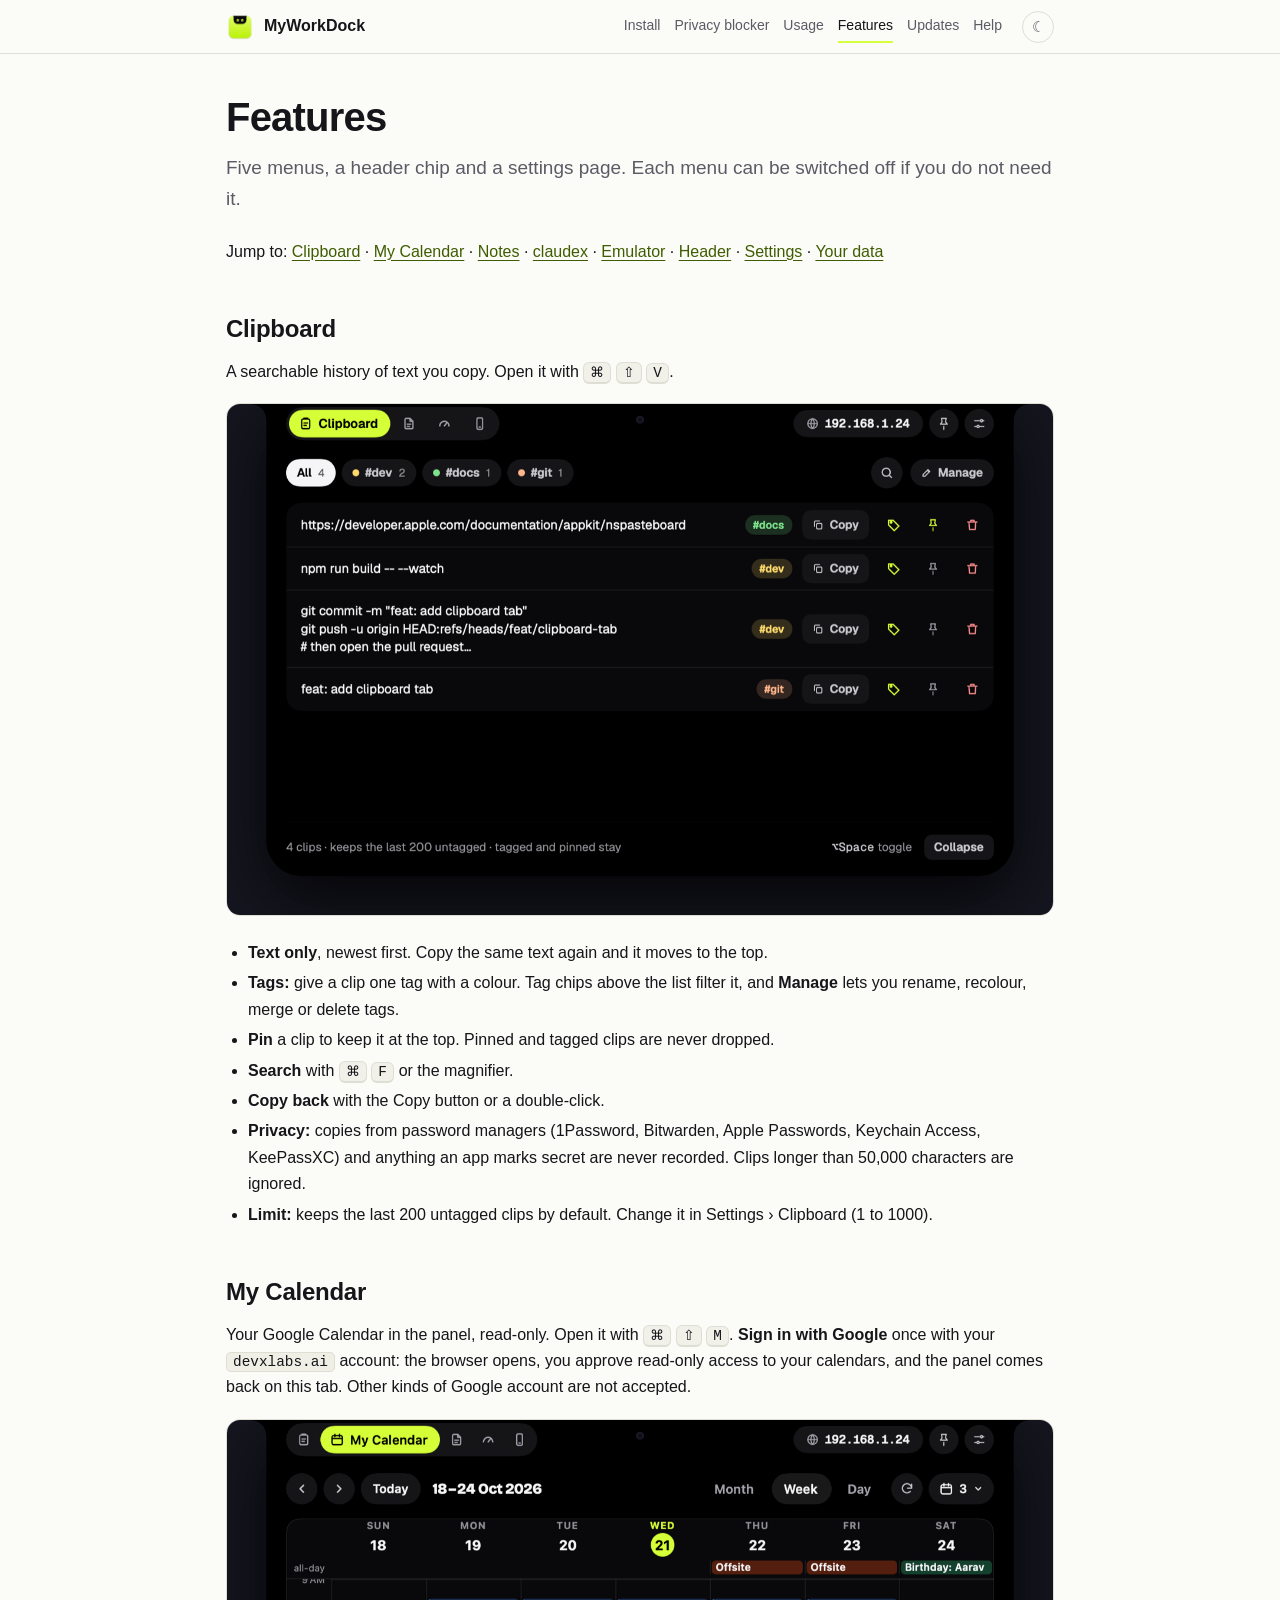
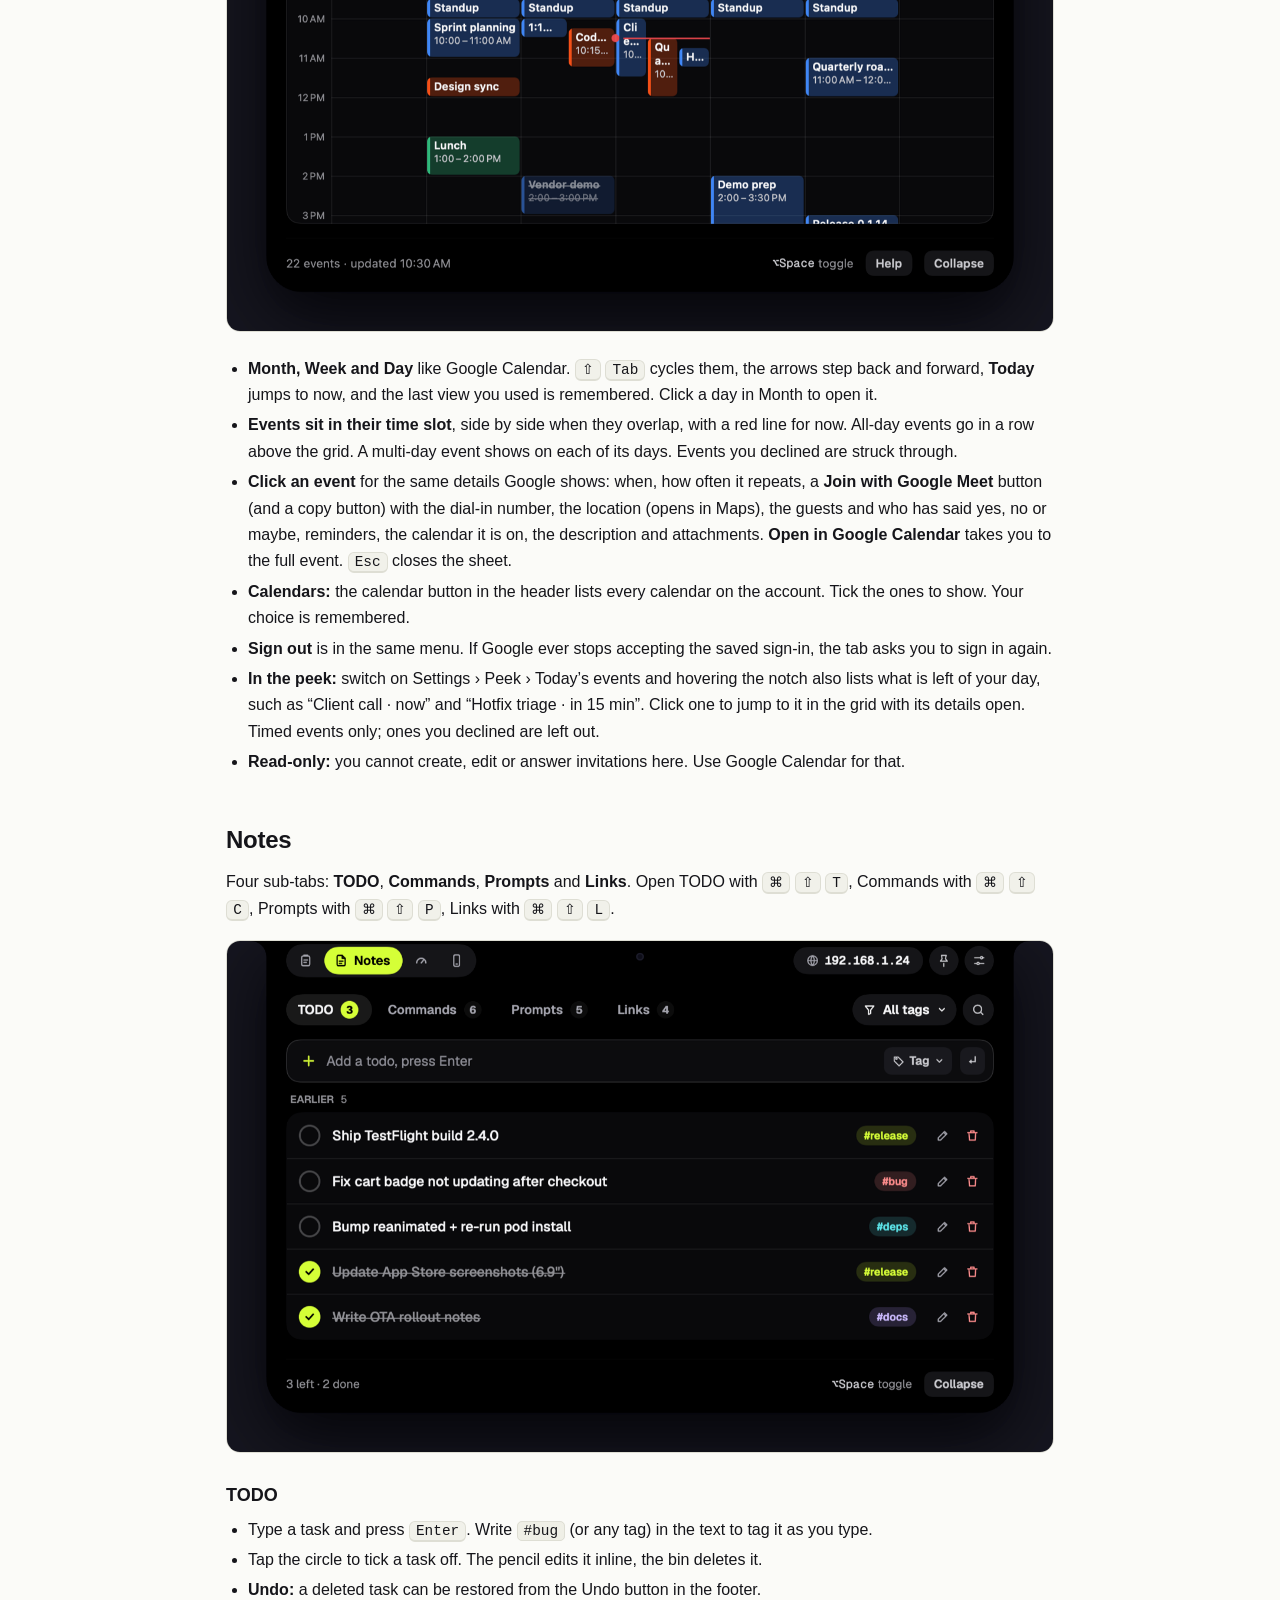
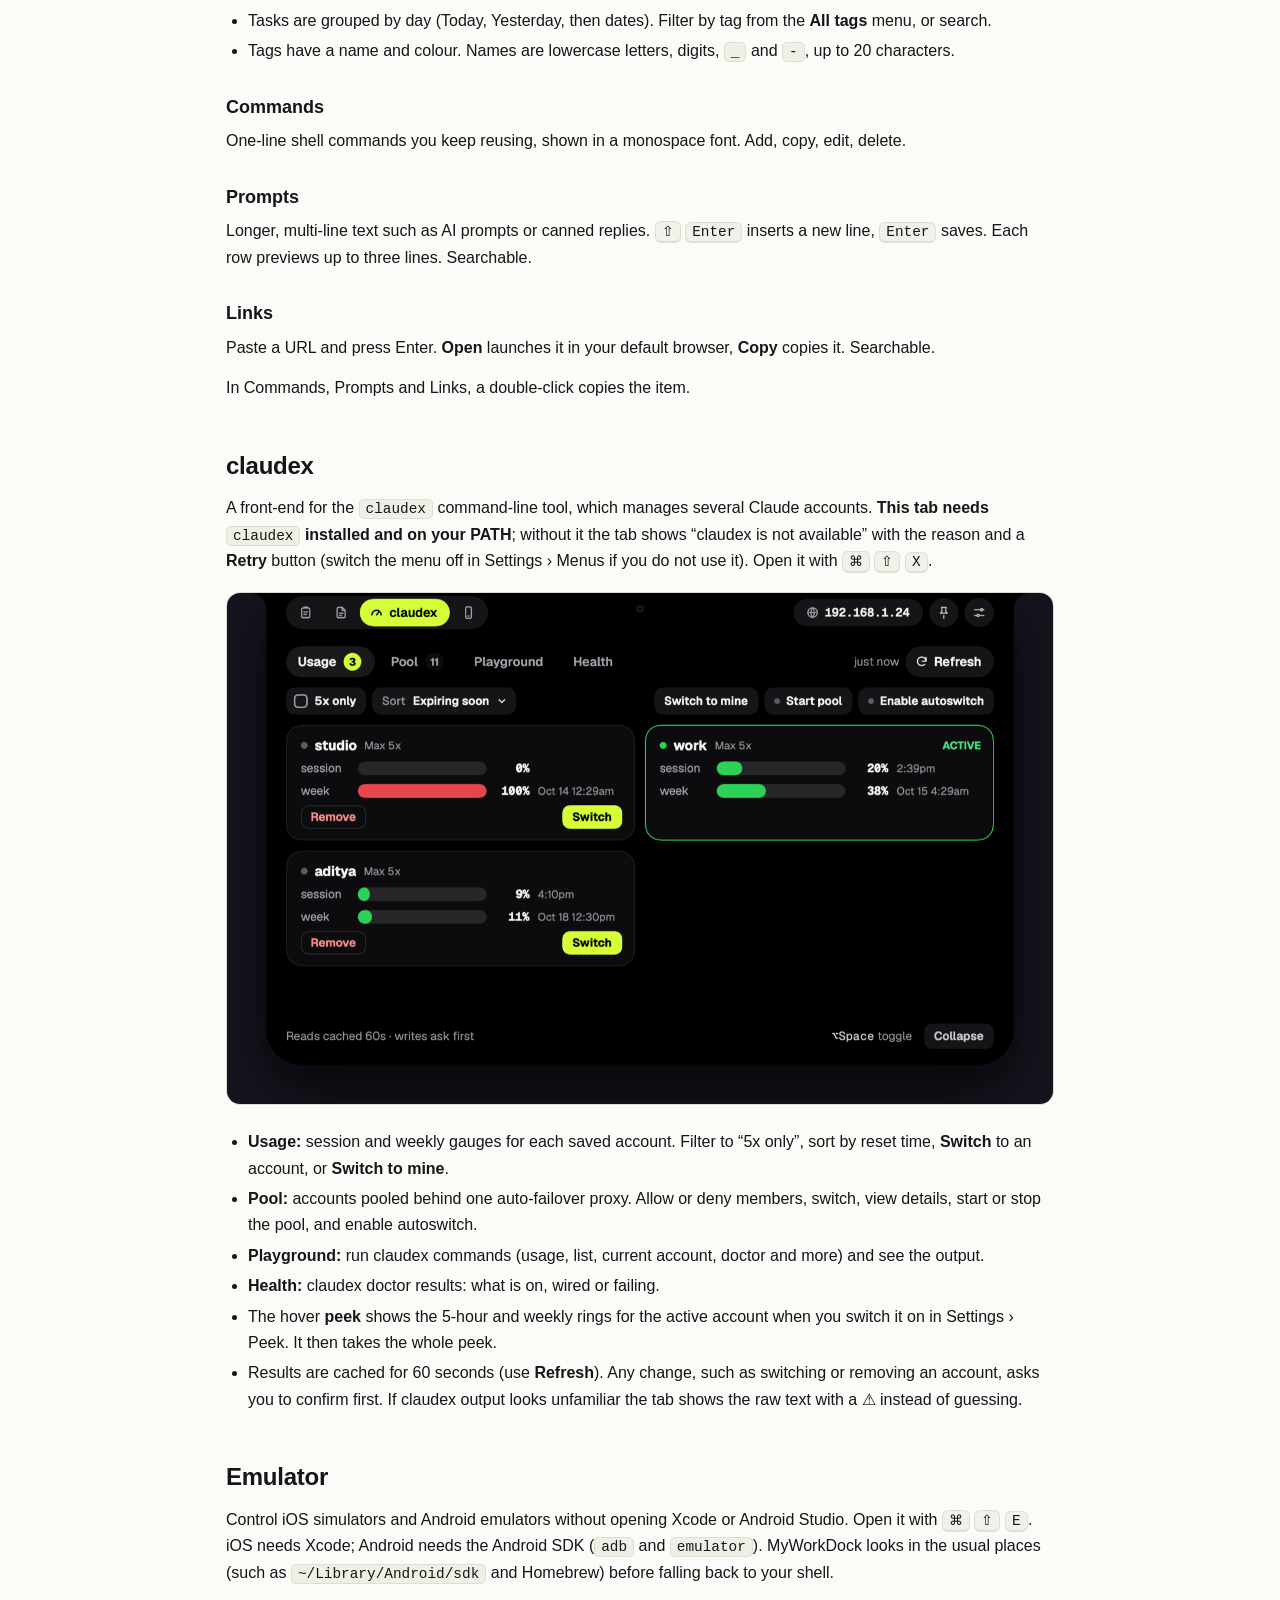
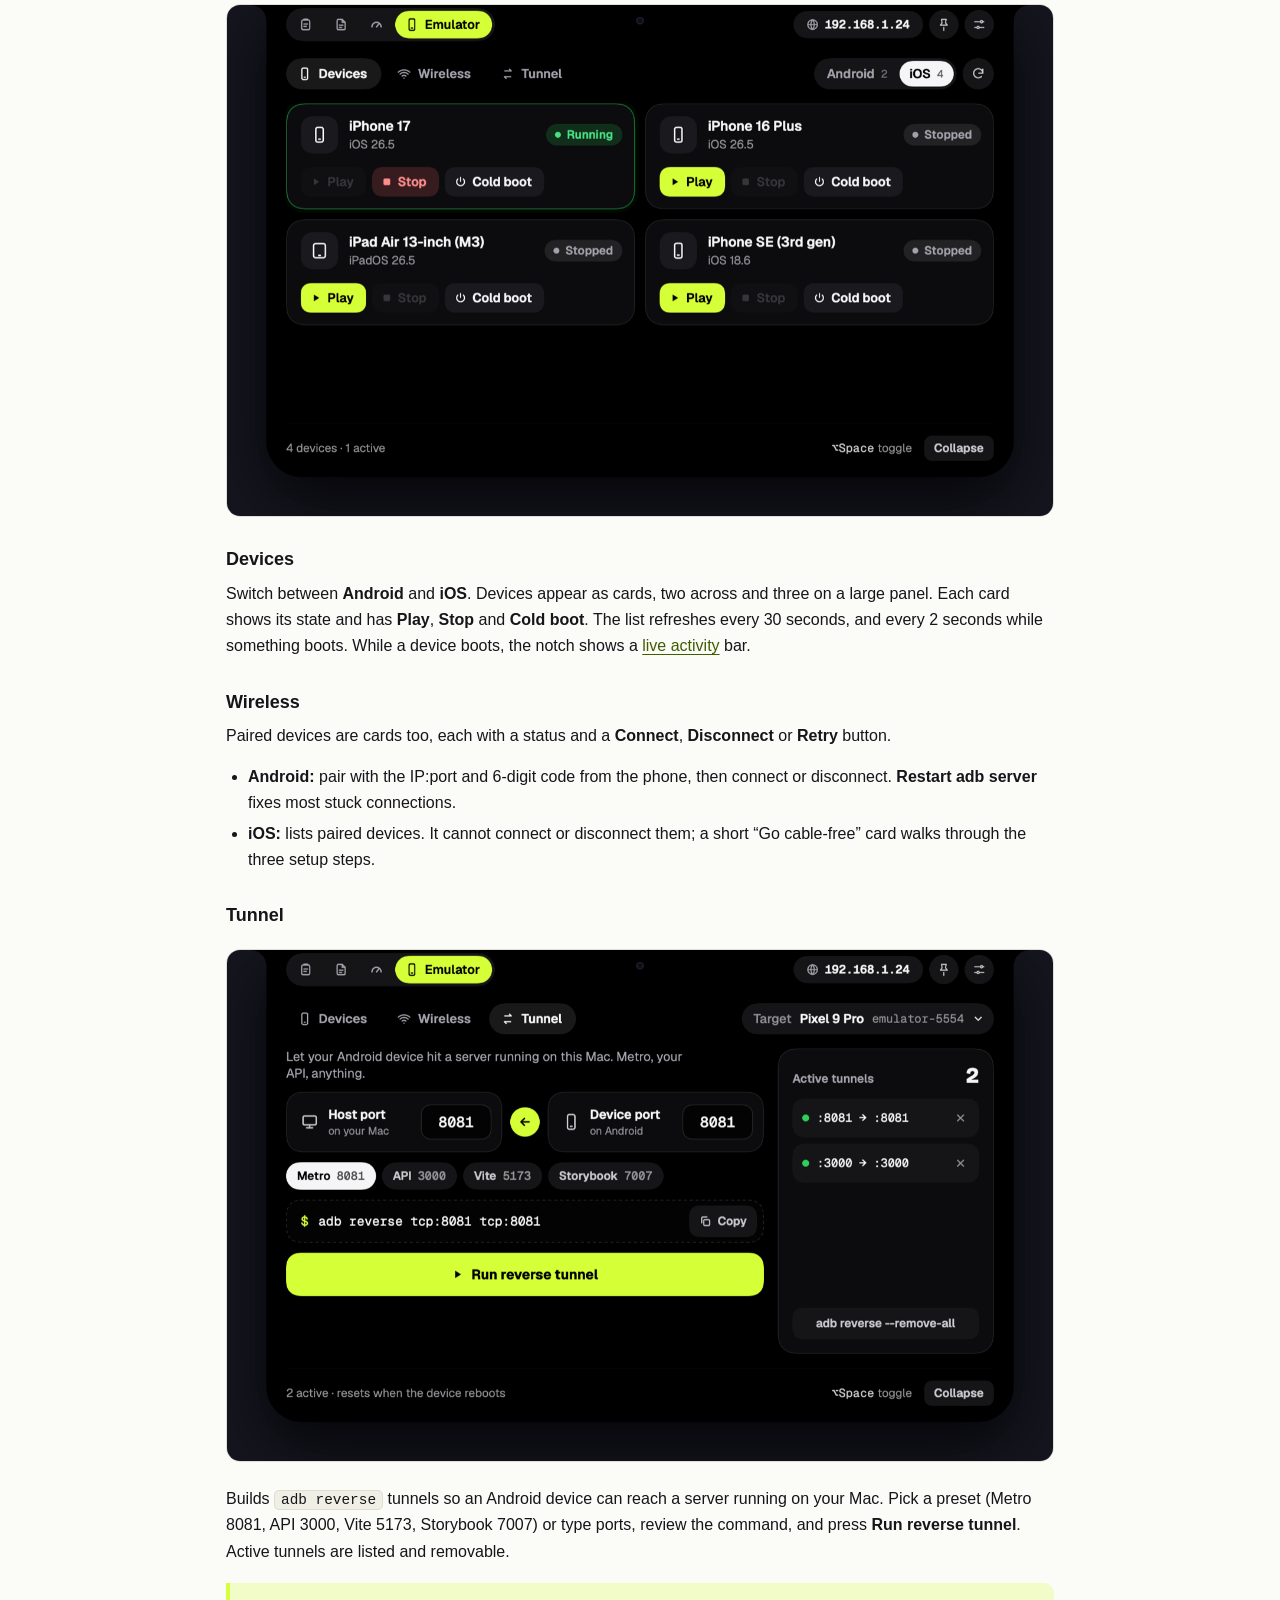
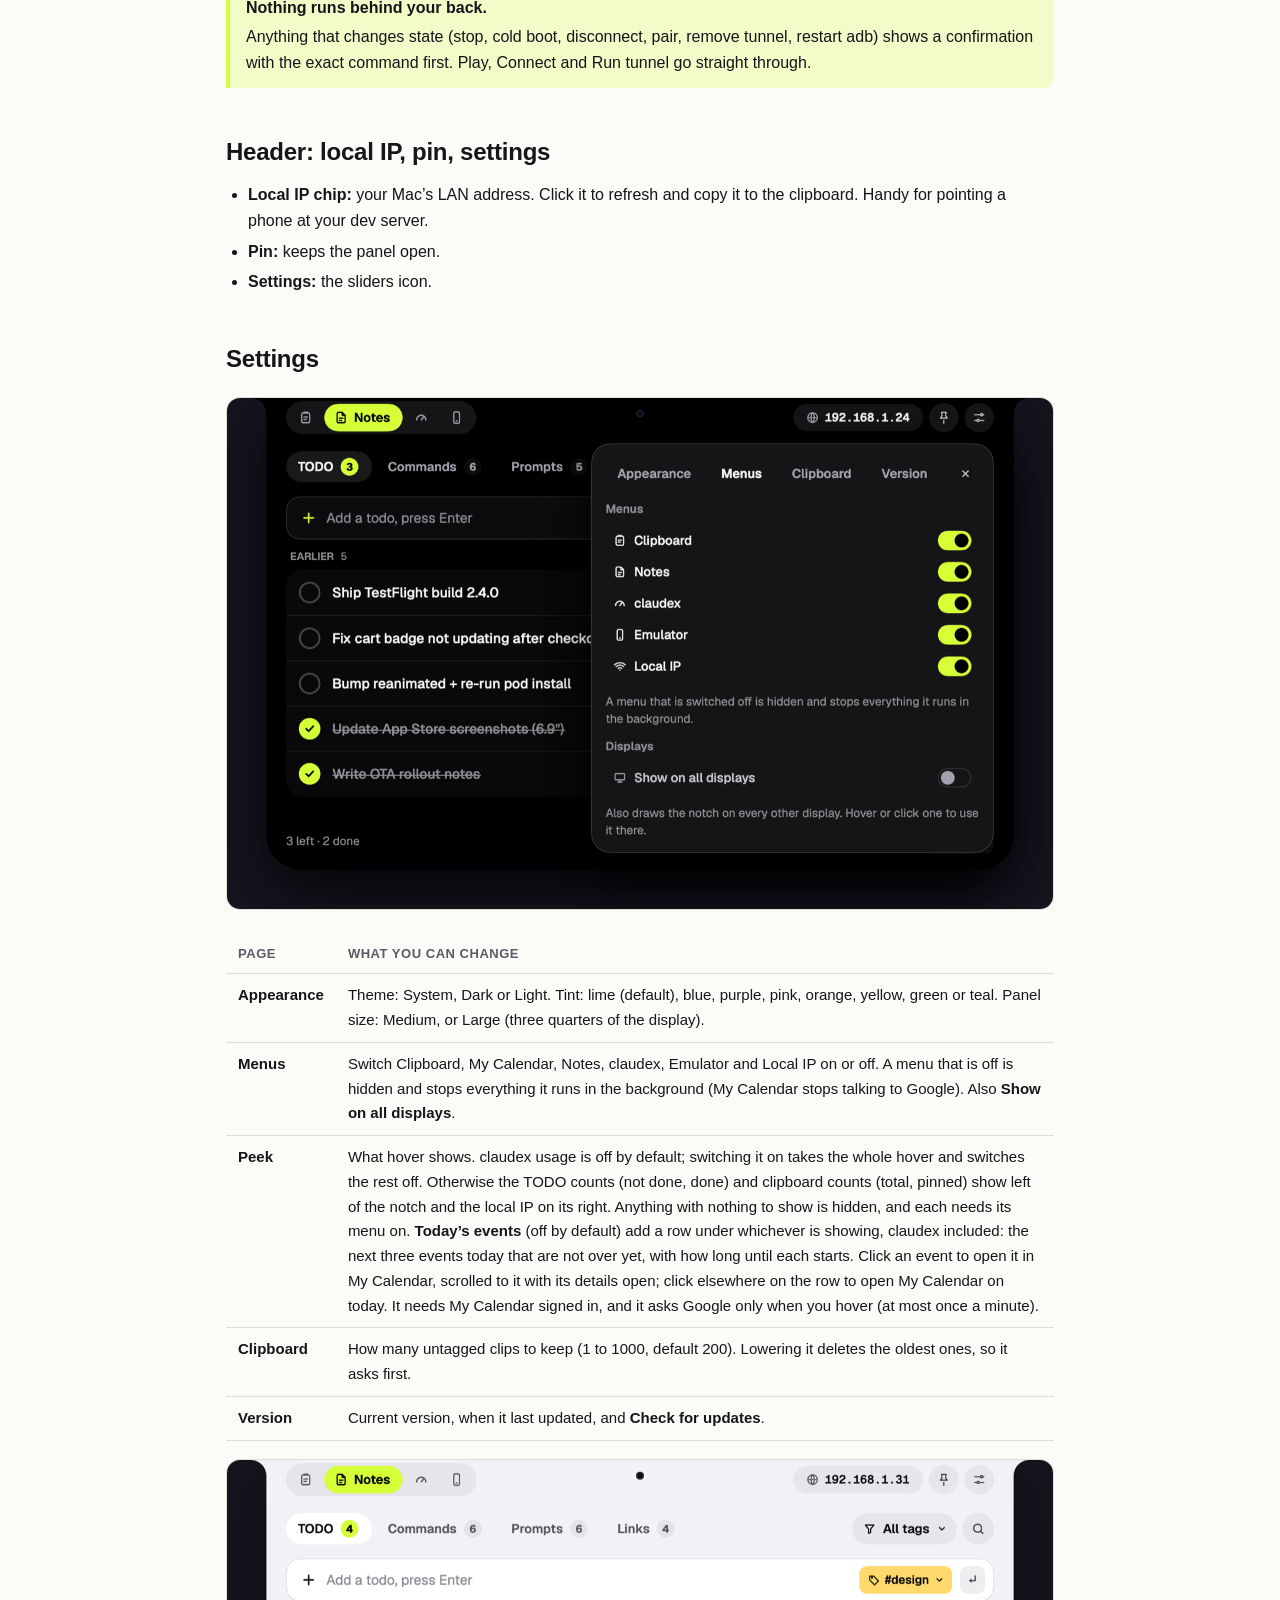
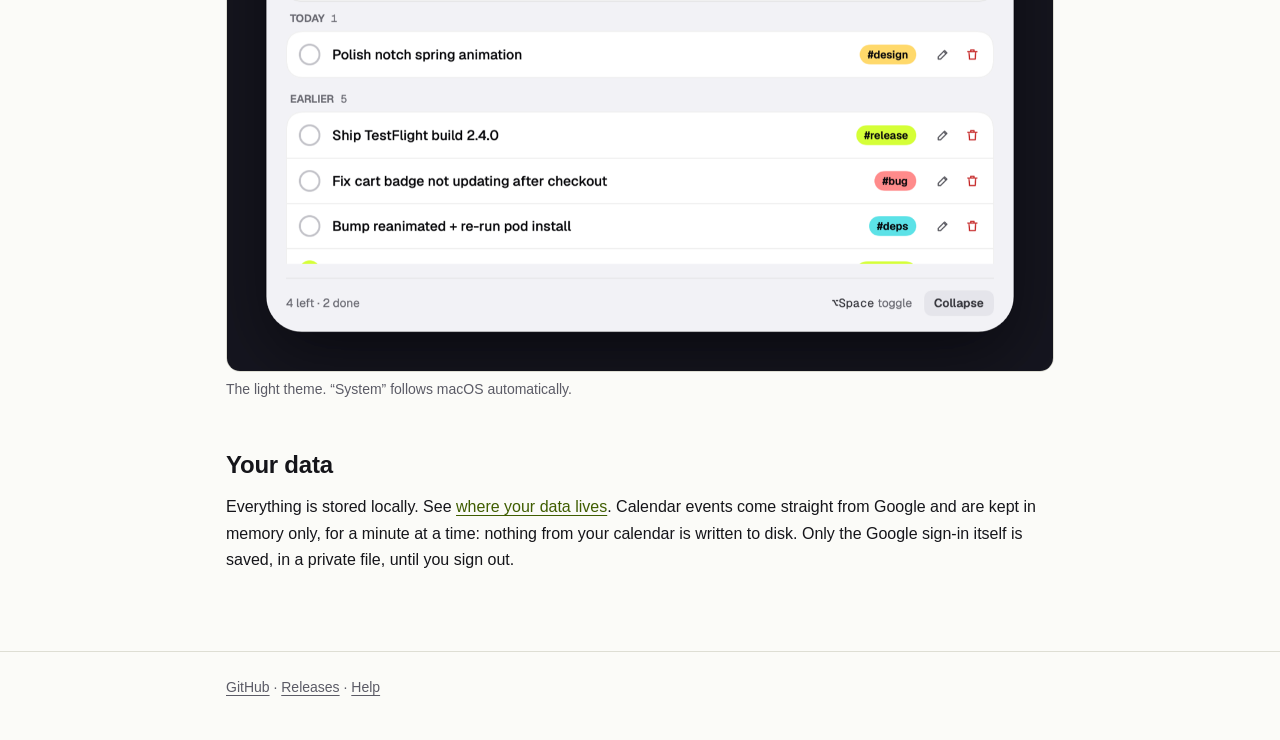
==== docs/features.html @ 946e5c99 "Merge pull request #46 from aditya-thummar-devx/feat/my-calendar-peek feat: today's events in the ho" ====
<!doctype html>
<html lang="en">
<head>
<meta charset="utf-8">
<meta name="viewport" content="width=device-width, initial-scale=1">
<title>Features · MyWorkDock</title>
<meta name="description" content="Everything MyWorkDock does: Clipboard, My Calendar, Notes, claudex, Emulator, the local IP chip, live activity and settings.">
<link rel="icon" href="assets/icon.png">
<link rel="stylesheet" href="assets/style.css">
<script src="assets/theme.js"></script>
</head>
<body>
<header class="site-header"><div class="wrap">
  <a class="brand" href="index.html"><img src="assets/icon.png" alt="">MyWorkDock</a>
  <nav>
    <a href="install.html">Install</a>
    <a href="privacy-blocker.html">Privacy blocker</a>
    <a href="usage.html">Usage</a>
    <a href="features.html" aria-current="page">Features</a>
    <a href="updates.html">Updates</a>
    <a href="troubleshooting.html">Help</a>
  </nav>
  <button class="theme-toggle" type="button" aria-label="Toggle theme"></button>
</div></header>

<main><div class="wrap">
  <h1>Features</h1>
  <p class="lead">Five menus, a header chip and a settings page. Each menu can be switched off if you do not need it.</p>
  <p>Jump to: <a href="#clipboard">Clipboard</a> · <a href="#calendar">My Calendar</a> · <a href="#notes">Notes</a> · <a href="#claudex">claudex</a> · <a href="#emulator">Emulator</a> · <a href="#header">Header</a> · <a href="#settings">Settings</a> · <a href="#data">Your data</a></p>

  <h2 id="clipboard">Clipboard</h2>
  <p>A searchable history of text you copy. Open it with <kbd>⌘</kbd> <kbd>⇧</kbd> <kbd>V</kbd>.</p>
  <figure class="shot">
    <img src="assets/shots/clipboard.png" alt="Clipboard tab with tag chips and clips" width="1400" height="867">
  </figure>
  <ul>
    <li><strong>Text only</strong>, newest first. Copy the same text again and it moves to the top.</li>
    <li><strong>Tags:</strong> give a clip one tag with a colour. Tag chips above the list filter it, and <strong>Manage</strong> lets you rename, recolour, merge or delete tags.</li>
    <li><strong>Pin</strong> a clip to keep it at the top. Pinned and tagged clips are never dropped.</li>
    <li><strong>Search</strong> with <kbd>⌘</kbd> <kbd>F</kbd> or the magnifier.</li>
    <li><strong>Copy back</strong> with the Copy button or a double-click.</li>
    <li><strong>Privacy:</strong> copies from password managers (1Password, Bitwarden, Apple Passwords, Keychain Access, KeePassXC) and anything an app marks secret are never recorded. Clips longer than 50,000 characters are ignored.</li>
    <li><strong>Limit:</strong> keeps the last 200 untagged clips by default. Change it in Settings › Clipboard (1 to 1000).</li>
  </ul>

  <h2 id="calendar">My Calendar</h2>
  <p>Your Google Calendar in the panel, read-only. Open it with <kbd>⌘</kbd> <kbd>⇧</kbd> <kbd>M</kbd>. <strong>Sign in with Google</strong> once with your <code>devxlabs.ai</code> account: the browser opens, you approve read-only access to your calendars, and the panel comes back on this tab. Other kinds of Google account are not accepted.</p>
  <figure class="shot">
    <img src="assets/shots/calendar.png" alt="My Calendar tab showing a week of events on a time grid" width="1400" height="867">
  </figure>
  <ul>
    <li><strong>Month, Week and Day</strong> like Google Calendar. <kbd>⇧</kbd> <kbd>Tab</kbd> cycles them, the arrows step back and forward, <strong>Today</strong> jumps to now, and the last view you used is remembered. Click a day in Month to open it.</li>
    <li><strong>Events sit in their time slot</strong>, side by side when they overlap, with a red line for now. All-day events go in a row above the grid. A multi-day event shows on each of its days. Events you declined are struck through.</li>
    <li><strong>Click an event</strong> for the same details Google shows: when, how often it repeats, a <strong>Join with Google Meet</strong> button (and a copy button) with the dial-in number, the location (opens in Maps), the guests and who has said yes, no or maybe, reminders, the calendar it is on, the description and attachments. <strong>Open in Google Calendar</strong> takes you to the full event. <kbd>Esc</kbd> closes the sheet.</li>
    <li><strong>Calendars:</strong> the calendar button in the header lists every calendar on the account. Tick the ones to show. Your choice is remembered.</li>
    <li><strong>Sign out</strong> is in the same menu. If Google ever stops accepting the saved sign-in, the tab asks you to sign in again.</li>
    <li><strong>In the peek:</strong> switch on Settings › Peek › Today’s events and hovering the notch also lists what is left of your day, such as “Client call · now” and “Hotfix triage · in 15 min”. Click one to jump to it in the grid with its details open. Timed events only; ones you declined are left out.</li>
    <li><strong>Read-only:</strong> you cannot create, edit or answer invitations here. Use Google Calendar for that.</li>
  </ul>

  <h2 id="notes">Notes</h2>
  <p>Four sub-tabs: <strong>TODO</strong>, <strong>Commands</strong>, <strong>Prompts</strong> and <strong>Links</strong>. Open TODO with <kbd>⌘</kbd> <kbd>⇧</kbd> <kbd>T</kbd>, Commands with <kbd>⌘</kbd> <kbd>⇧</kbd> <kbd>C</kbd>, Prompts with <kbd>⌘</kbd> <kbd>⇧</kbd> <kbd>P</kbd>, Links with <kbd>⌘</kbd> <kbd>⇧</kbd> <kbd>L</kbd>.</p>
  <figure class="shot">
    <img src="assets/shots/todo.png" alt="Notes tab showing the TODO list grouped by day" width="1400" height="867">
  </figure>
  <h3>TODO</h3>
  <ul>
    <li>Type a task and press <kbd>Enter</kbd>. Write <code>#bug</code> (or any tag) in the text to tag it as you type.</li>
    <li>Tap the circle to tick a task off. The pencil edits it inline, the bin deletes it.</li>
    <li><strong>Undo:</strong> a deleted task can be restored from the Undo button in the footer.</li>
    <li>Tasks are grouped by day (Today, Yesterday, then dates). Filter by tag from the <strong>All tags</strong> menu, or search.</li>
    <li>Tags have a name and colour. Names are lowercase letters, digits, <code>_</code> and <code>-</code>, up to 20 characters.</li>
  </ul>
  <h3>Commands</h3>
  <p>One-line shell commands you keep reusing, shown in a monospace font. Add, copy, edit, delete.</p>
  <h3>Prompts</h3>
  <p>Longer, multi-line text such as AI prompts or canned replies. <kbd>⇧</kbd> <kbd>Enter</kbd> inserts a new line, <kbd>Enter</kbd> saves. Each row previews up to three lines. Searchable.</p>
  <h3>Links</h3>
  <p>Paste a URL and press Enter. <strong>Open</strong> launches it in your default browser, <strong>Copy</strong> copies it. Searchable.</p>
  <p>In Commands, Prompts and Links, a double-click copies the item.</p>

  <h2 id="claudex">claudex</h2>
  <p>A front-end for the <code>claudex</code> command-line tool, which manages several Claude accounts. <strong>This tab needs <code>claudex</code> installed and on your PATH</strong>; without it the tab shows “claudex is not available” with the reason and a <strong>Retry</strong> button (switch the menu off in Settings › Menus if you do not use it). Open it with <kbd>⌘</kbd> <kbd>⇧</kbd> <kbd>X</kbd>.</p>
  <figure class="shot">
    <img src="assets/shots/claudex.png" alt="claudex tab with session and weekly usage gauges per account" width="1400" height="867">
  </figure>
  <ul>
    <li><strong>Usage:</strong> session and weekly gauges for each saved account. Filter to “5x only”, sort by reset time, <strong>Switch</strong> to an account, or <strong>Switch to mine</strong>.</li>
    <li><strong>Pool:</strong> accounts pooled behind one auto-failover proxy. Allow or deny members, switch, view details, start or stop the pool, and enable autoswitch.</li>
    <li><strong>Playground:</strong> run claudex commands (usage, list, current account, doctor and more) and see the output.</li>
    <li><strong>Health:</strong> claudex doctor results: what is on, wired or failing.</li>
    <li>The hover <strong>peek</strong> shows the 5-hour and weekly rings for the active account when you switch it on in Settings › Peek. It then takes the whole peek.</li>
    <li>Results are cached for 60 seconds (use <strong>Refresh</strong>). Any change, such as switching or removing an account, asks you to confirm first. If claudex output looks unfamiliar the tab shows the raw text with a ⚠ instead of guessing.</li>
  </ul>

  <h2 id="emulator">Emulator</h2>
  <p>Control iOS simulators and Android emulators without opening Xcode or Android Studio. Open it with <kbd>⌘</kbd> <kbd>⇧</kbd> <kbd>E</kbd>. iOS needs Xcode; Android needs the Android SDK (<code>adb</code> and <code>emulator</code>). MyWorkDock looks in the usual places (such as <code>~/Library/Android/sdk</code> and Homebrew) before falling back to your shell.</p>
  <figure class="shot">
    <img src="assets/shots/emulator.png" alt="Emulator tab listing iOS simulators with Play, Stop and Cold boot" width="1400" height="867">
  </figure>
  <h3>Devices</h3>
  <p>Switch between <strong>Android</strong> and <strong>iOS</strong>. Devices appear as cards, two across and three on a large panel. Each card shows its state and has <strong>Play</strong>, <strong>Stop</strong> and <strong>Cold boot</strong>. The list refreshes every 30 seconds, and every 2 seconds while something boots. While a device boots, the notch shows a <a href="usage.html">live activity</a> bar.</p>
  <h3>Wireless</h3>
  <p>Paired devices are cards too, each with a status and a <strong>Connect</strong>, <strong>Disconnect</strong> or <strong>Retry</strong> button.</p>
  <ul>
    <li><strong>Android:</strong> pair with the IP:port and 6-digit code from the phone, then connect or disconnect. <strong>Restart adb server</strong> fixes most stuck connections.</li>
    <li><strong>iOS:</strong> lists paired devices. It cannot connect or disconnect them; a short “Go cable-free” card walks through the three setup steps.</li>
  </ul>
  <h3>Tunnel</h3>
  <figure class="shot">
    <img src="assets/shots/tunnel.png" alt="Tunnel tab building an adb reverse command with a host port" width="1400" height="867">
  </figure>
  <p>Builds <code>adb reverse</code> tunnels so an Android device can reach a server running on your Mac. Pick a preset (Metro 8081, API 3000, Vite 5173, Storybook 7007) or type ports, review the command, and press <strong>Run reverse tunnel</strong>. Active tunnels are listed and removable.</p>
  <div class="callout">
    <strong>Nothing runs behind your back.</strong>
    <p>Anything that changes state (stop, cold boot, disconnect, pair, remove tunnel, restart adb) shows a confirmation with the exact command first. Play, Connect and Run tunnel go straight through.</p>
  </div>

  <h2 id="header">Header: local IP, pin, settings</h2>
  <ul>
    <li><strong>Local IP chip:</strong> your Mac’s LAN address. Click it to refresh and copy it to the clipboard. Handy for pointing a phone at your dev server.</li>
    <li><strong>Pin:</strong> keeps the panel open.</li>
    <li><strong>Settings:</strong> the sliders icon.</li>
  </ul>

  <h2 id="settings">Settings</h2>
  <figure class="shot">
    <img src="assets/shots/settings.png" alt="Settings panel on the Menus page with feature switches" width="1400" height="867">
  </figure>
  <div class="table-wrap"><table>
    <thead><tr><th>Page</th><th>What you can change</th></tr></thead>
    <tbody>
      <tr><td><strong>Appearance</strong></td><td>Theme: System, Dark or Light. Tint: lime (default), blue, purple, pink, orange, yellow, green or teal. Panel size: Medium, or Large (three quarters of the display).</td></tr>
      <tr><td><strong>Menus</strong></td><td>Switch Clipboard, My Calendar, Notes, claudex, Emulator and Local IP on or off. A menu that is off is hidden and stops everything it runs in the background (My Calendar stops talking to Google). Also <strong>Show on all displays</strong>.</td></tr>
      <tr><td><strong>Peek</strong></td><td>What hover shows. claudex usage is off by default; switching it on takes the whole hover and switches the rest off. Otherwise the TODO counts (not done, done) and clipboard counts (total, pinned) show left of the notch and the local IP on its right. Anything with nothing to show is hidden, and each needs its menu on. <strong>Today’s events</strong> (off by default) add a row under whichever is showing, claudex included: the next three events today that are not over yet, with how long until each starts. Click an event to open it in My Calendar, scrolled to it with its details open; click elsewhere on the row to open My Calendar on today. It needs My Calendar signed in, and it asks Google only when you hover (at most once a minute).</td></tr>
      <tr><td><strong>Clipboard</strong></td><td>How many untagged clips to keep (1 to 1000, default 200). Lowering it deletes the oldest ones, so it asks first.</td></tr>
      <tr><td><strong>Version</strong></td><td>Current version, when it last updated, and <strong>Check for updates</strong>.</td></tr>
    </tbody>
  </table></div>
  <figure class="shot">
    <img src="assets/shots/light.png" alt="The panel in the light theme" width="1400" height="867">
    <figcaption>The light theme. “System” follows macOS automatically.</figcaption>
  </figure>

  <h2 id="data">Your data</h2>
  <p>Everything is stored locally. See <a href="troubleshooting.html#data">where your data lives</a>. Calendar events come straight from Google and are kept in memory only, for a minute at a time: nothing from your calendar is written to disk. Only the Google sign-in itself is saved, in a private file, until you sign out.</p>
</div></main>

<footer class="site-footer"><div class="wrap">
  <a href="https://github.com/aditya-thummar-devx/my-work-dock">GitHub</a> ·
  <a href="https://github.com/aditya-thummar-devx/my-work-dock/releases">Releases</a> ·
  <a href="troubleshooting.html">Help</a>
</div></footer>
</body>
</html>
---- docs/assets/style.css ----
:root {
  color-scheme: dark;
  --bg: #0b0b0f;
  --surface: #14141b;
  --surface-2: #1c1c26;
  --border: #2a2a36;
  --text: #f2f2f6;
  --muted: #a3a3b2;
  --accent: #d4ff3a;
  --on-accent: #0b0b0f;
  --link: #d4ff3a;
  --warn: #ffb347;
  --warn-bg: rgba(255, 179, 71, 0.1);
  --note-bg: rgba(212, 255, 58, 0.08);
  --code-bg: #0f0f15;
}

/* theme.js sets data-theme from the saved choice, else the OS setting */
:root[data-theme="light"] {
  color-scheme: light;
  --bg: #fbfbf8;
  --surface: #ffffff;
  --surface-2: #f1f1ea;
  --border: #deded4;
  --text: #15151a;
  --muted: #5b5b66;
  --link: #3f5d00;
  --warn: #8a4b00;
  --warn-bg: rgba(255, 149, 0, 0.12);
  --note-bg: rgba(212, 255, 58, 0.25);
  --code-bg: #efefe6;
}

* { box-sizing: border-box; }

html { scroll-behavior: smooth; }

body {
  margin: 0;
  background: var(--bg);
  color: var(--text);
  font: 16px/1.65 -apple-system, BlinkMacSystemFont, "SF Pro Text", "Segoe UI", Roboto, sans-serif;
  -webkit-font-smoothing: antialiased;
}

a { color: var(--link); text-underline-offset: 3px; }
a:hover { text-decoration-thickness: 2px; }

img { max-width: 100%; height: auto; }

.wrap { max-width: 860px; margin: 0 auto; padding: 0 16px; }

/* ---------- nav ---------- */
.site-header {
  position: sticky;
  top: 0;
  z-index: 10;
  background: color-mix(in srgb, var(--bg) 88%, transparent);
  backdrop-filter: blur(10px);
  border-bottom: 1px solid var(--border);
}
.site-header .wrap { display: flex; flex-wrap: wrap; align-items: center; gap: 4px 20px; padding-top: 10px; padding-bottom: 10px; }
.brand { display: flex; align-items: center; gap: 10px; font-weight: 700; color: var(--text); text-decoration: none; }
.brand img { width: 28px; height: 28px; border-radius: 7px; }
.site-header nav { display: flex; flex-wrap: wrap; gap: 2px 14px; margin-left: auto; font-size: 14px; }
.site-header nav a { color: var(--muted); text-decoration: none; padding: 4px 0; border-bottom: 2px solid transparent; }
.site-header nav a:hover { color: var(--text); }
.theme-toggle { background: none; border: 1px solid var(--border); color: var(--muted); border-radius: 999px; width: 32px; height: 32px; font-size: 15px; line-height: 1; cursor: pointer; }
.theme-toggle:hover { color: var(--text); border-color: var(--muted); }
.site-header nav a[aria-current="page"] { color: var(--text); border-bottom-color: var(--accent); }

/* ---------- type ---------- */
main { padding: 40px 0 64px; }
h1 { font-size: clamp(28px, 5vw, 40px); line-height: 1.15; letter-spacing: -0.02em; margin: 0 0 12px; }
h2 { font-size: 24px; letter-spacing: -0.01em; margin: 44px 0 10px; }
h3 { font-size: 18px; margin: 28px 0 6px; }
p, ul, ol { margin: 0 0 14px; }
ul, ol { padding-left: 22px; }
li { margin-bottom: 4px; }
.lead { font-size: 19px; color: var(--muted); margin-bottom: 24px; }

code, kbd { font: 0.9em ui-monospace, "SF Mono", Menlo, Consolas, monospace; }
code { background: var(--code-bg); border: 1px solid var(--border); border-radius: 5px; padding: 1px 6px; }
pre { background: var(--code-bg); border: 1px solid var(--border); border-radius: 10px; padding: 14px 16px; overflow-x: auto; margin: 0 0 16px; }
pre code { background: none; border: 0; padding: 0; }
kbd {
  display: inline-block;
  min-width: 1.6em;
  text-align: center;
  background: var(--surface-2);
  border: 1px solid var(--border);
  border-bottom-width: 2px;
  border-radius: 6px;
  padding: 1px 6px;
  white-space: nowrap;
}

/* ---------- blocks ---------- */
.btn {
  display: inline-block;
  background: var(--accent);
  color: var(--on-accent);
  font-weight: 700;
  text-decoration: none;
  padding: 12px 22px;
  border-radius: 999px;
}
.btn:hover { filter: brightness(1.06); }
.btn.ghost { background: transparent; color: var(--text); border: 1px solid var(--border); }
.actions { display: flex; flex-wrap: wrap; gap: 10px; margin: 20px 0 8px; }

.callout { border-left: 4px solid var(--accent); background: var(--note-bg); border-radius: 0 10px 10px 0; padding: 12px 16px; margin: 18px 0; }
.callout.warn { border-left-color: var(--warn); background: var(--warn-bg); }
.callout p:last-child { margin-bottom: 0; }
.callout strong:first-child { display: block; margin-bottom: 2px; }

.cards { display: grid; grid-template-columns: repeat(auto-fit, minmax(240px, 1fr)); gap: 14px; margin: 20px 0; }
.card { background: var(--surface); border: 1px solid var(--border); border-radius: 14px; padding: 16px 18px; }
.card h3 { margin: 0 0 4px; }
.card p { margin: 0; color: var(--muted); font-size: 15px; }

.shot { margin: 18px 0 24px; }
.shot img { display: block; width: 100%; border: 1px solid var(--border); border-radius: 14px; background: #1c1c24; }
.shot figcaption { color: var(--muted); font-size: 14px; margin-top: 6px; }

.table-wrap { overflow-x: auto; margin: 0 0 16px; }
table { width: 100%; border-collapse: collapse; font-size: 15px; }
th, td { text-align: left; padding: 9px 12px; border-bottom: 1px solid var(--border); vertical-align: top; }
th { color: var(--muted); font-weight: 600; font-size: 13px; text-transform: uppercase; letter-spacing: 0.04em; }

.steps { counter-reset: step; list-style: none; padding: 0; }
.steps > li { counter-increment: step; position: relative; padding: 4px 0 4px 44px; margin-bottom: 12px; }
.steps > li::before {
  content: counter(step);
  position: absolute;
  left: 0; top: 2px;
  width: 30px; height: 30px;
  border-radius: 50%;
  background: var(--accent);
  color: var(--on-accent);
  font-weight: 700;
  display: grid;
  place-items: center;
}

details { background: var(--surface); border: 1px solid var(--border); border-radius: 12px; padding: 4px 16px; margin: 0 0 10px; }
summary { cursor: pointer; font-weight: 600; padding: 10px 0; }
details[open] summary { margin-bottom: 4px; }

.hero { text-align: center; padding: 24px 0 8px; }
.hero img.icon { width: 96px; height: 96px; border-radius: 22px; margin-bottom: 14px; }
.hero .actions { justify-content: center; }
.hero .meta { color: var(--muted); font-size: 14px; }

.site-footer { border-top: 1px solid var(--border); color: var(--muted); font-size: 14px; padding: 24px 0 40px; }
.site-footer a { color: var(--muted); }

@media (max-width: 560px) {
  main { padding-top: 28px; }
  .brand { margin-right: auto; }
  .site-header nav { margin-left: 0; width: 100%; order: 3; }
}
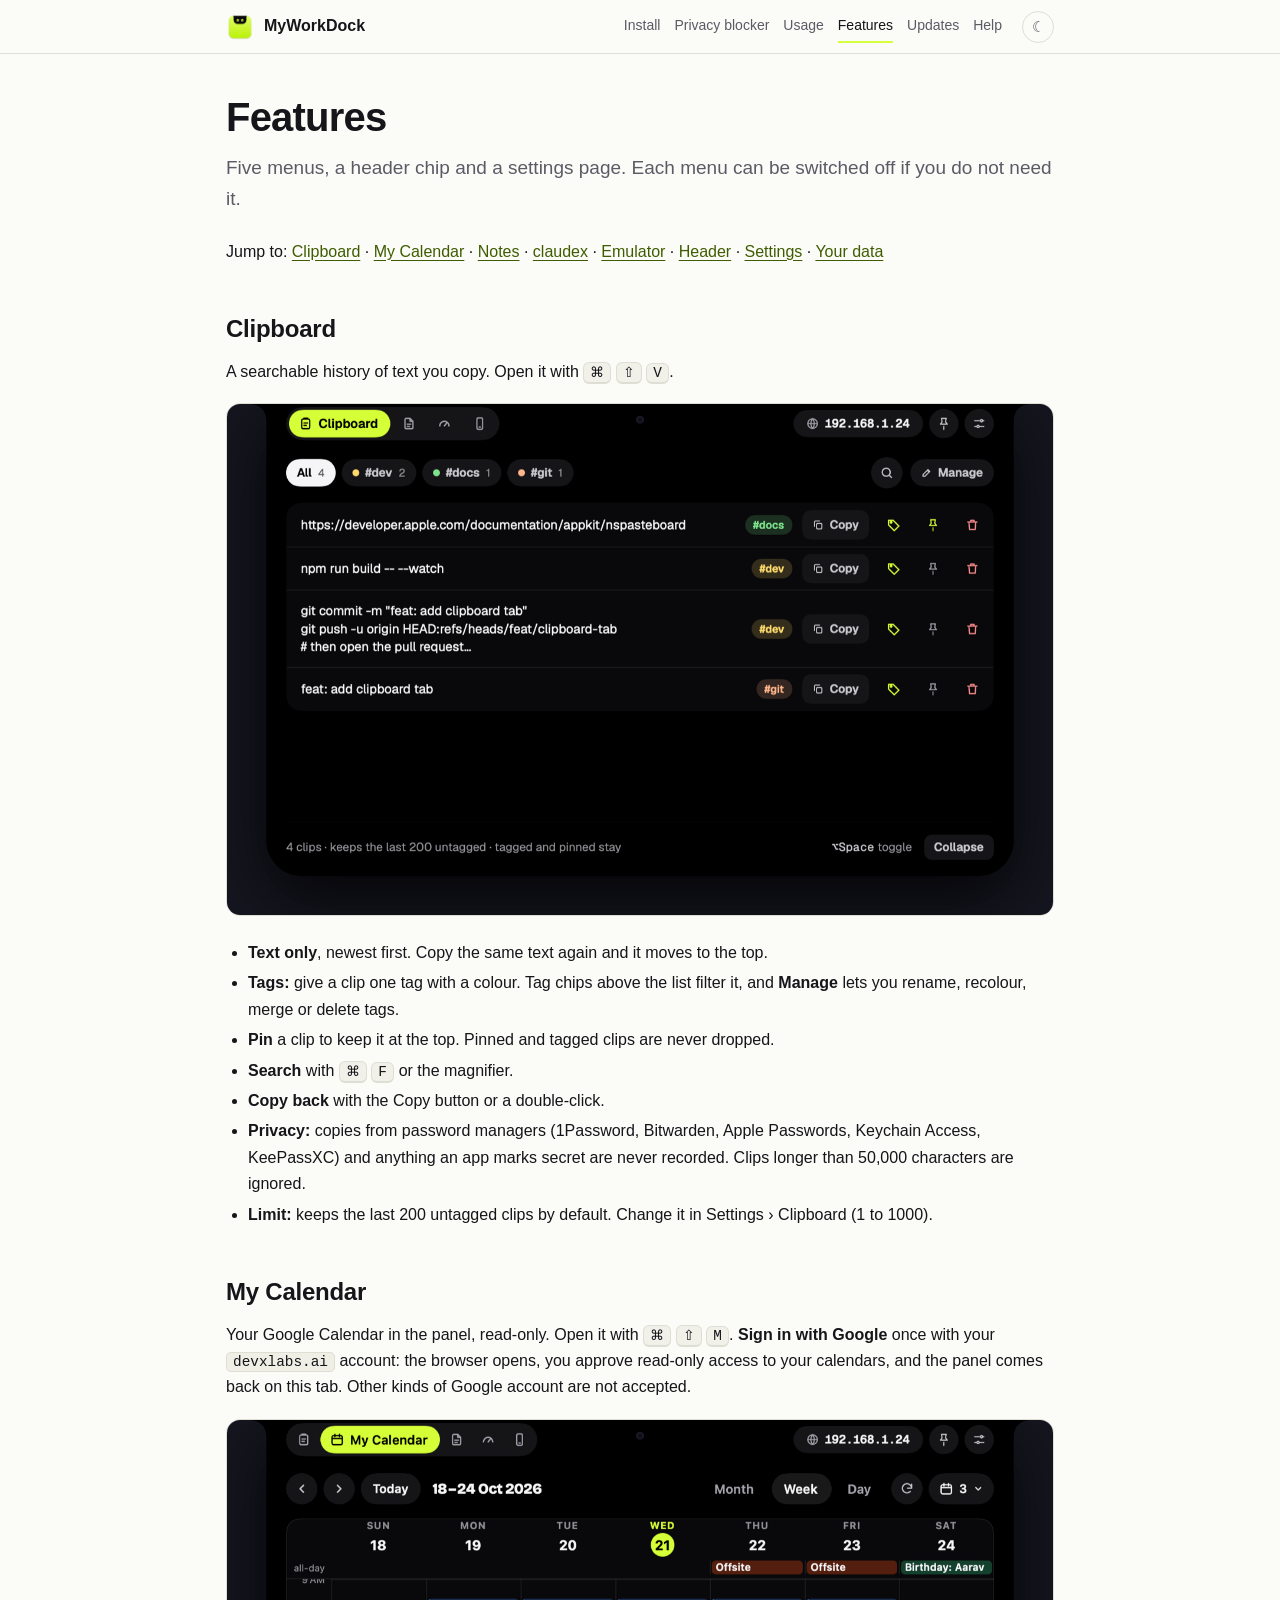
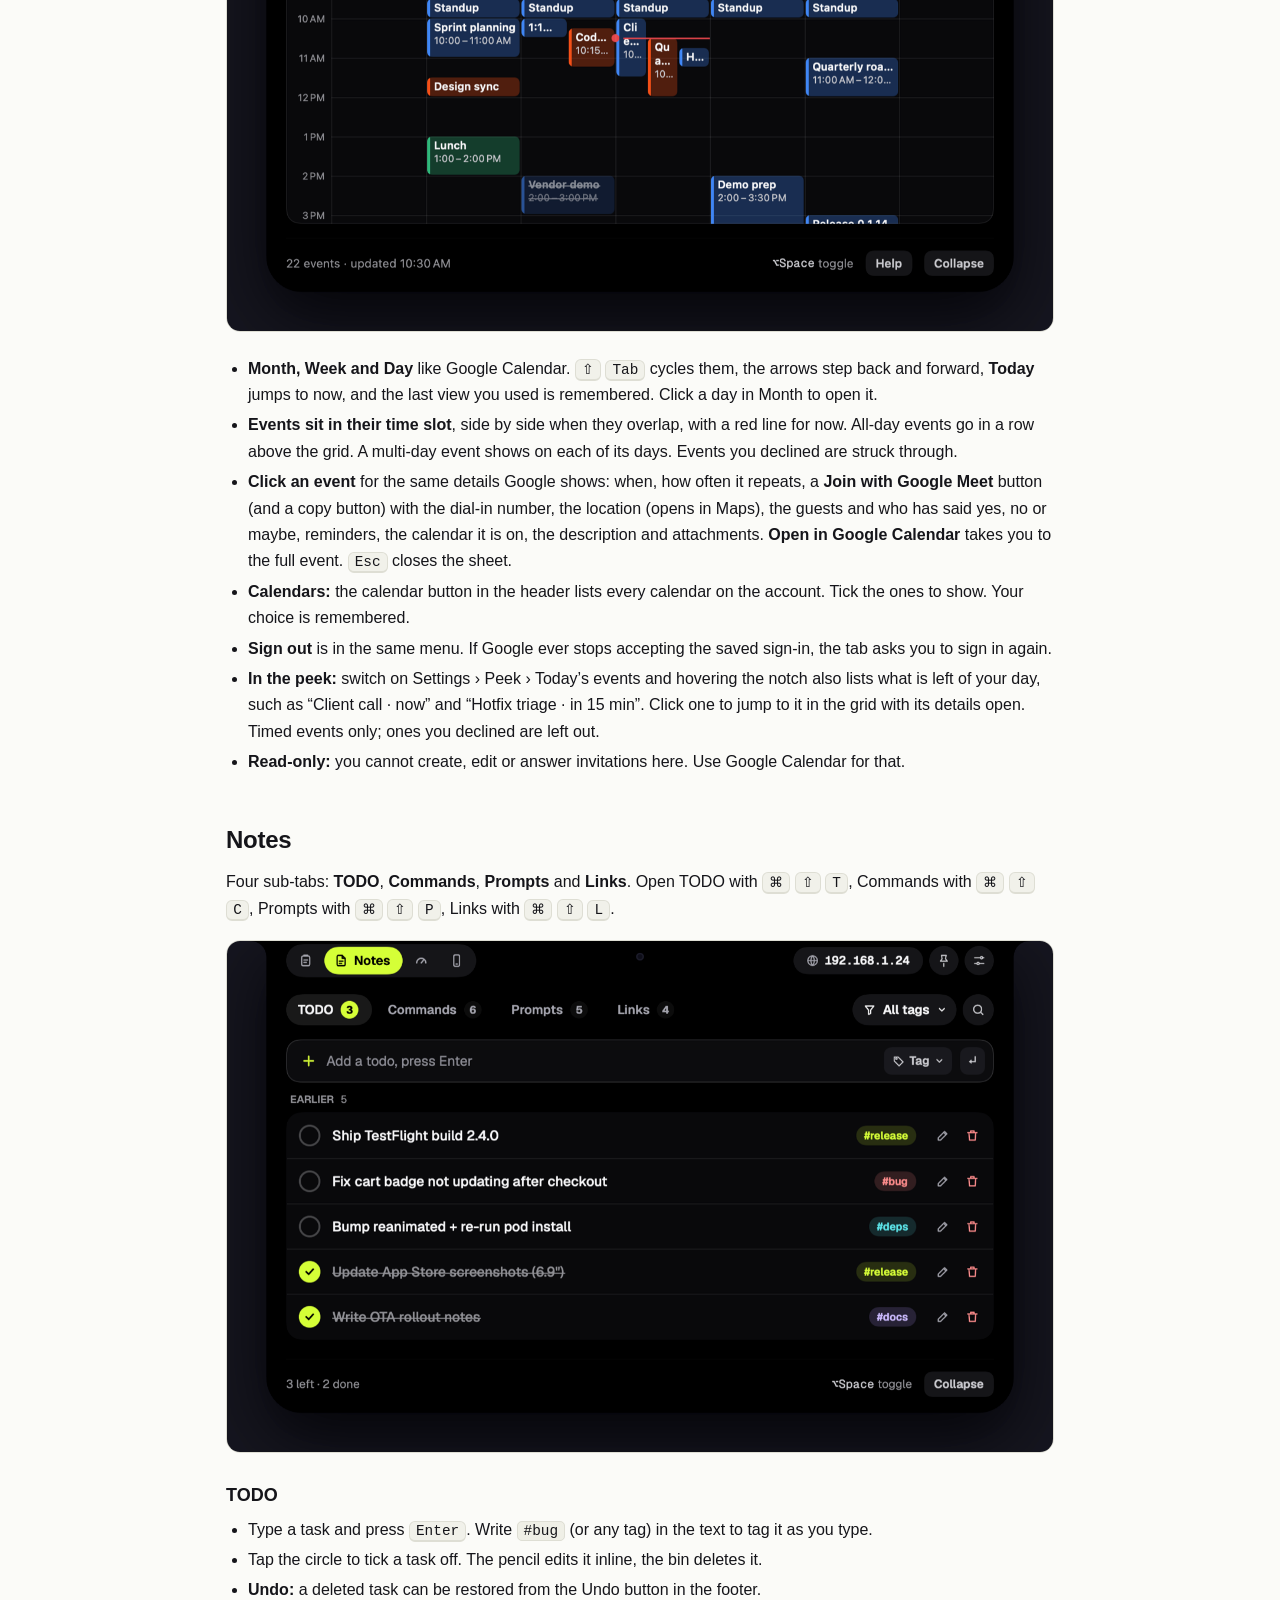
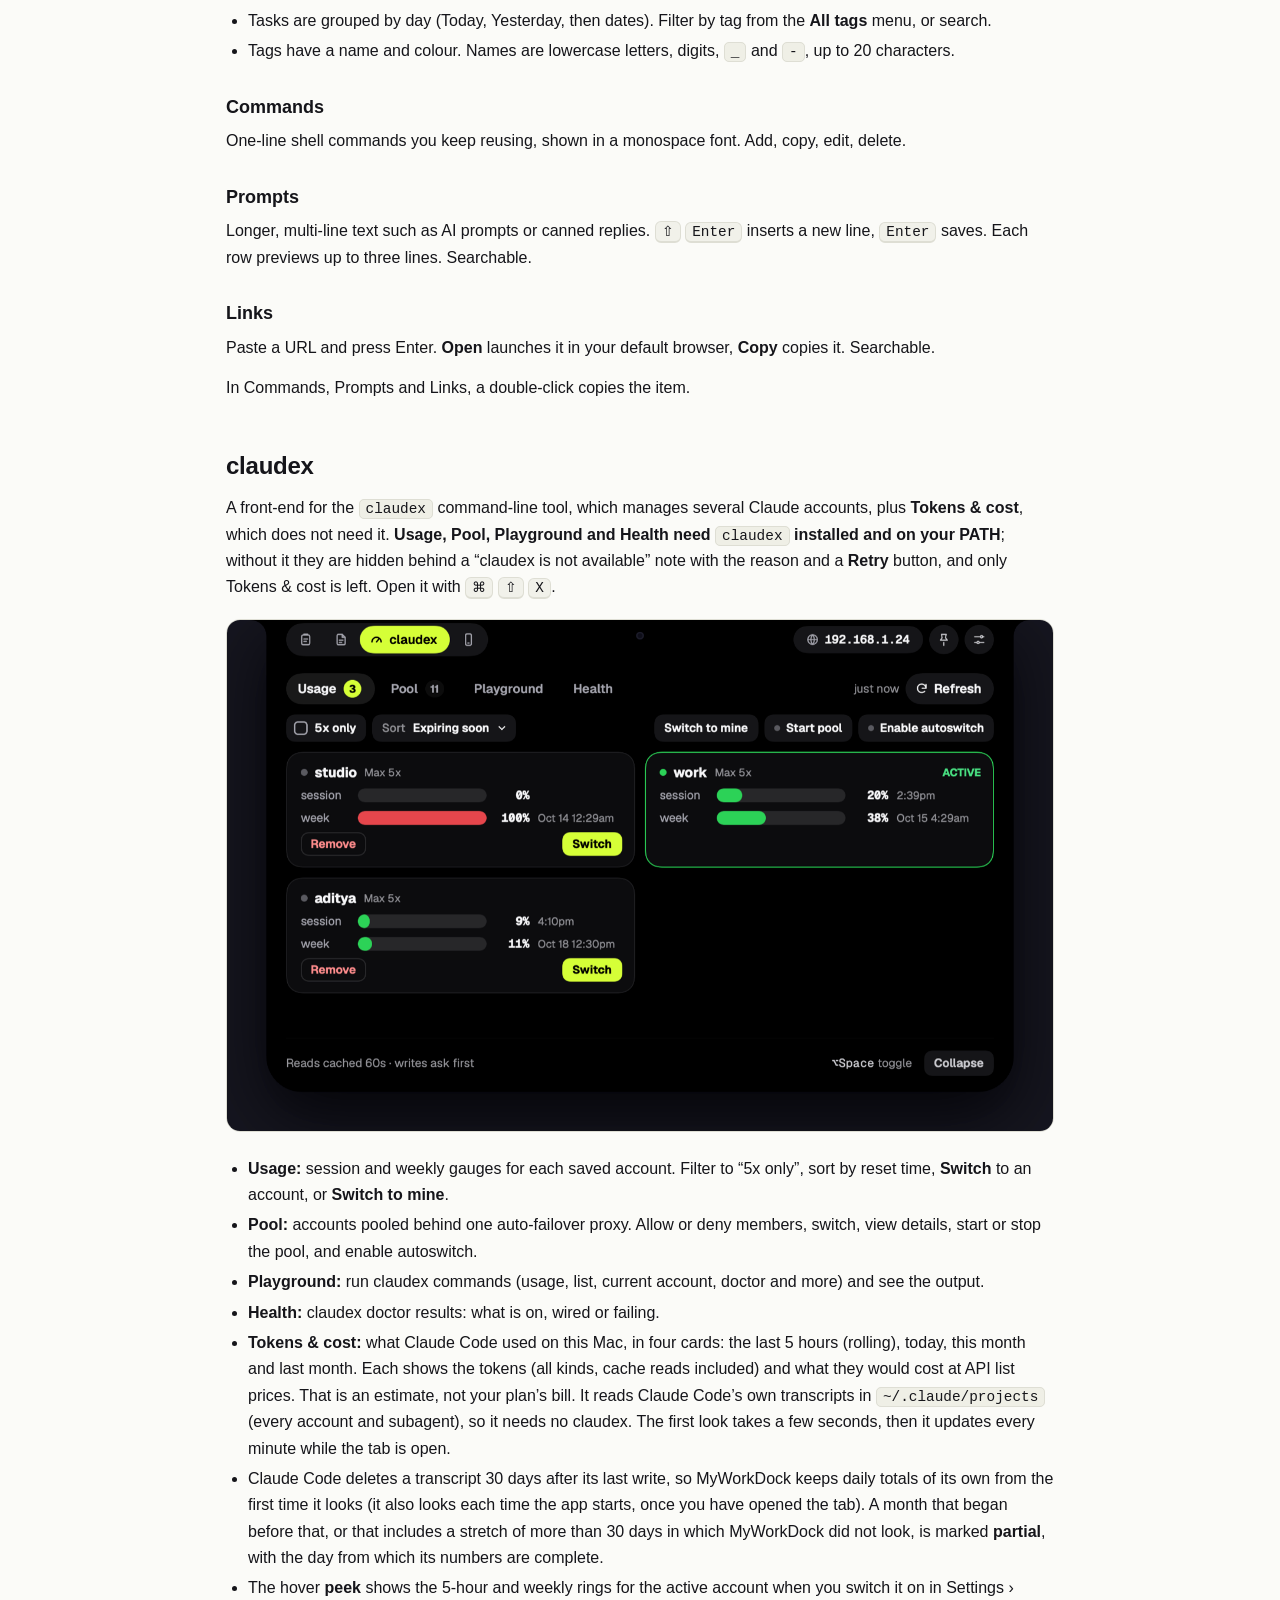
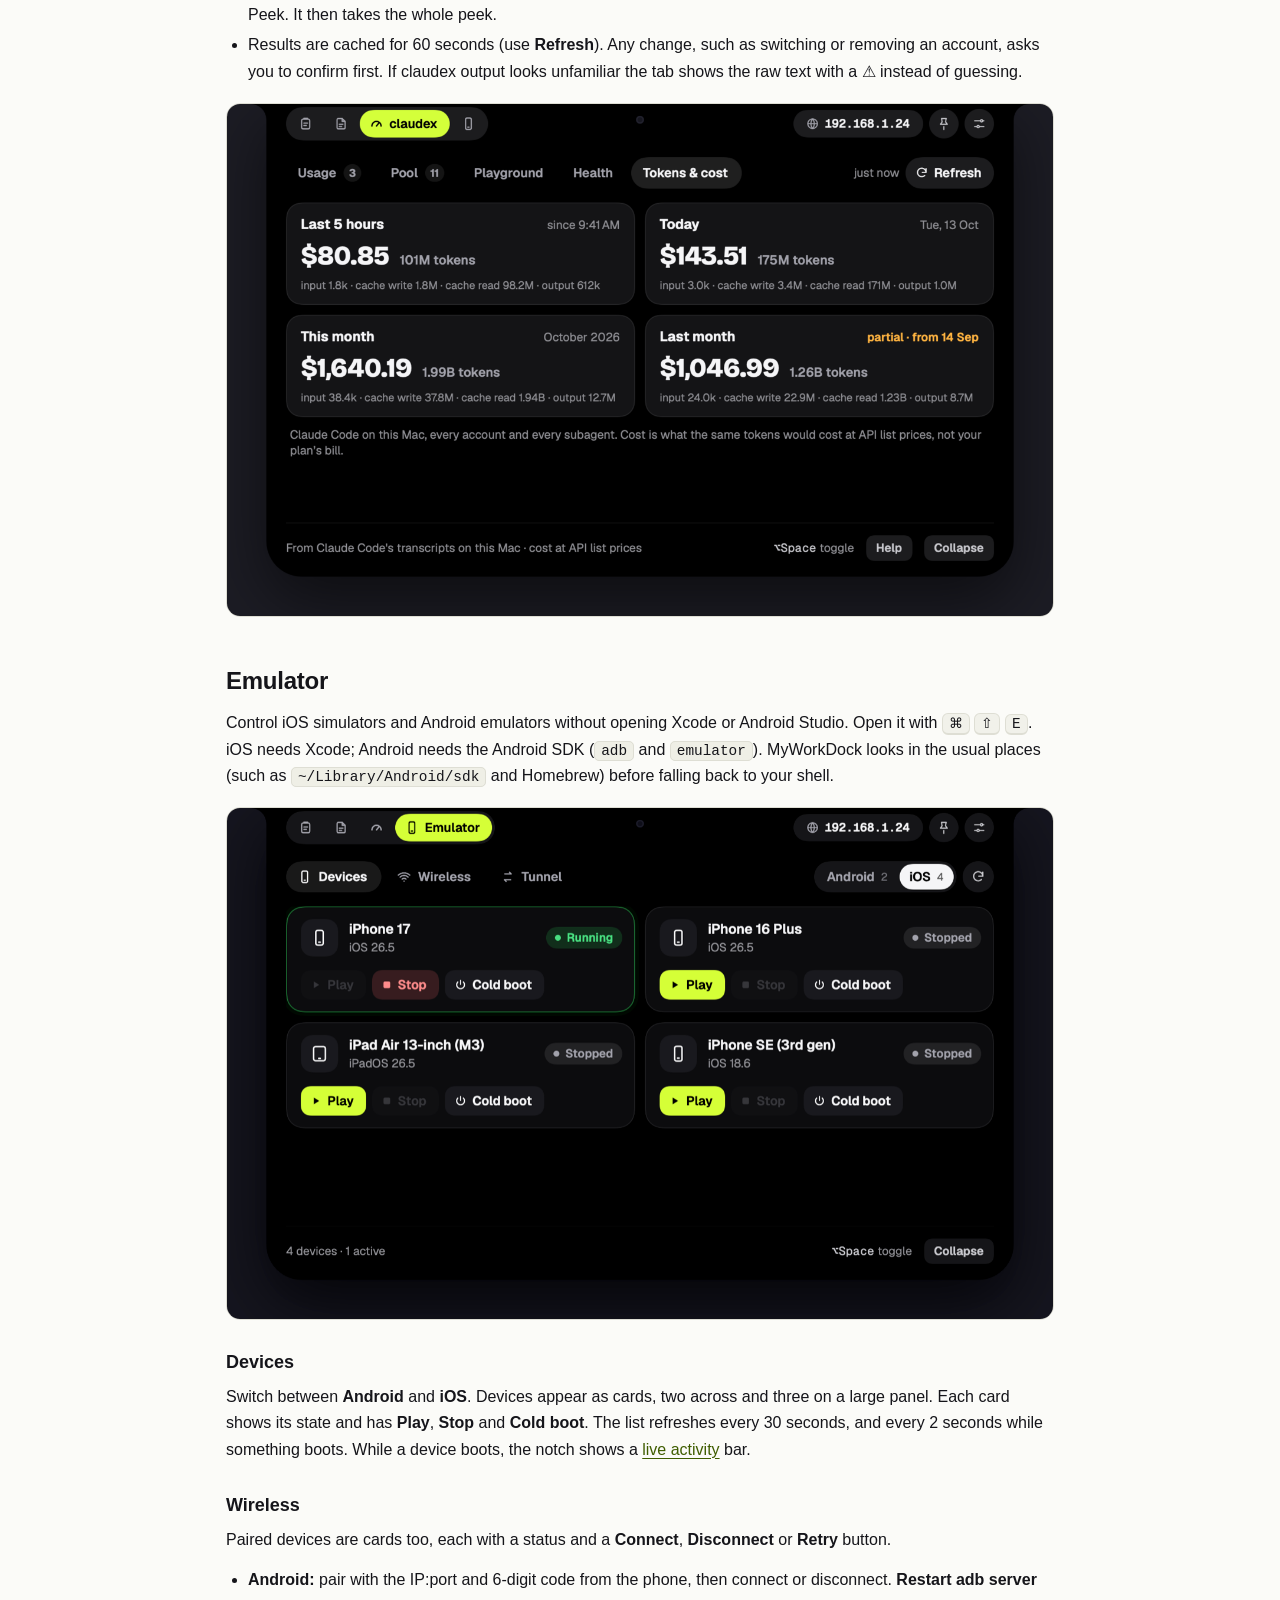
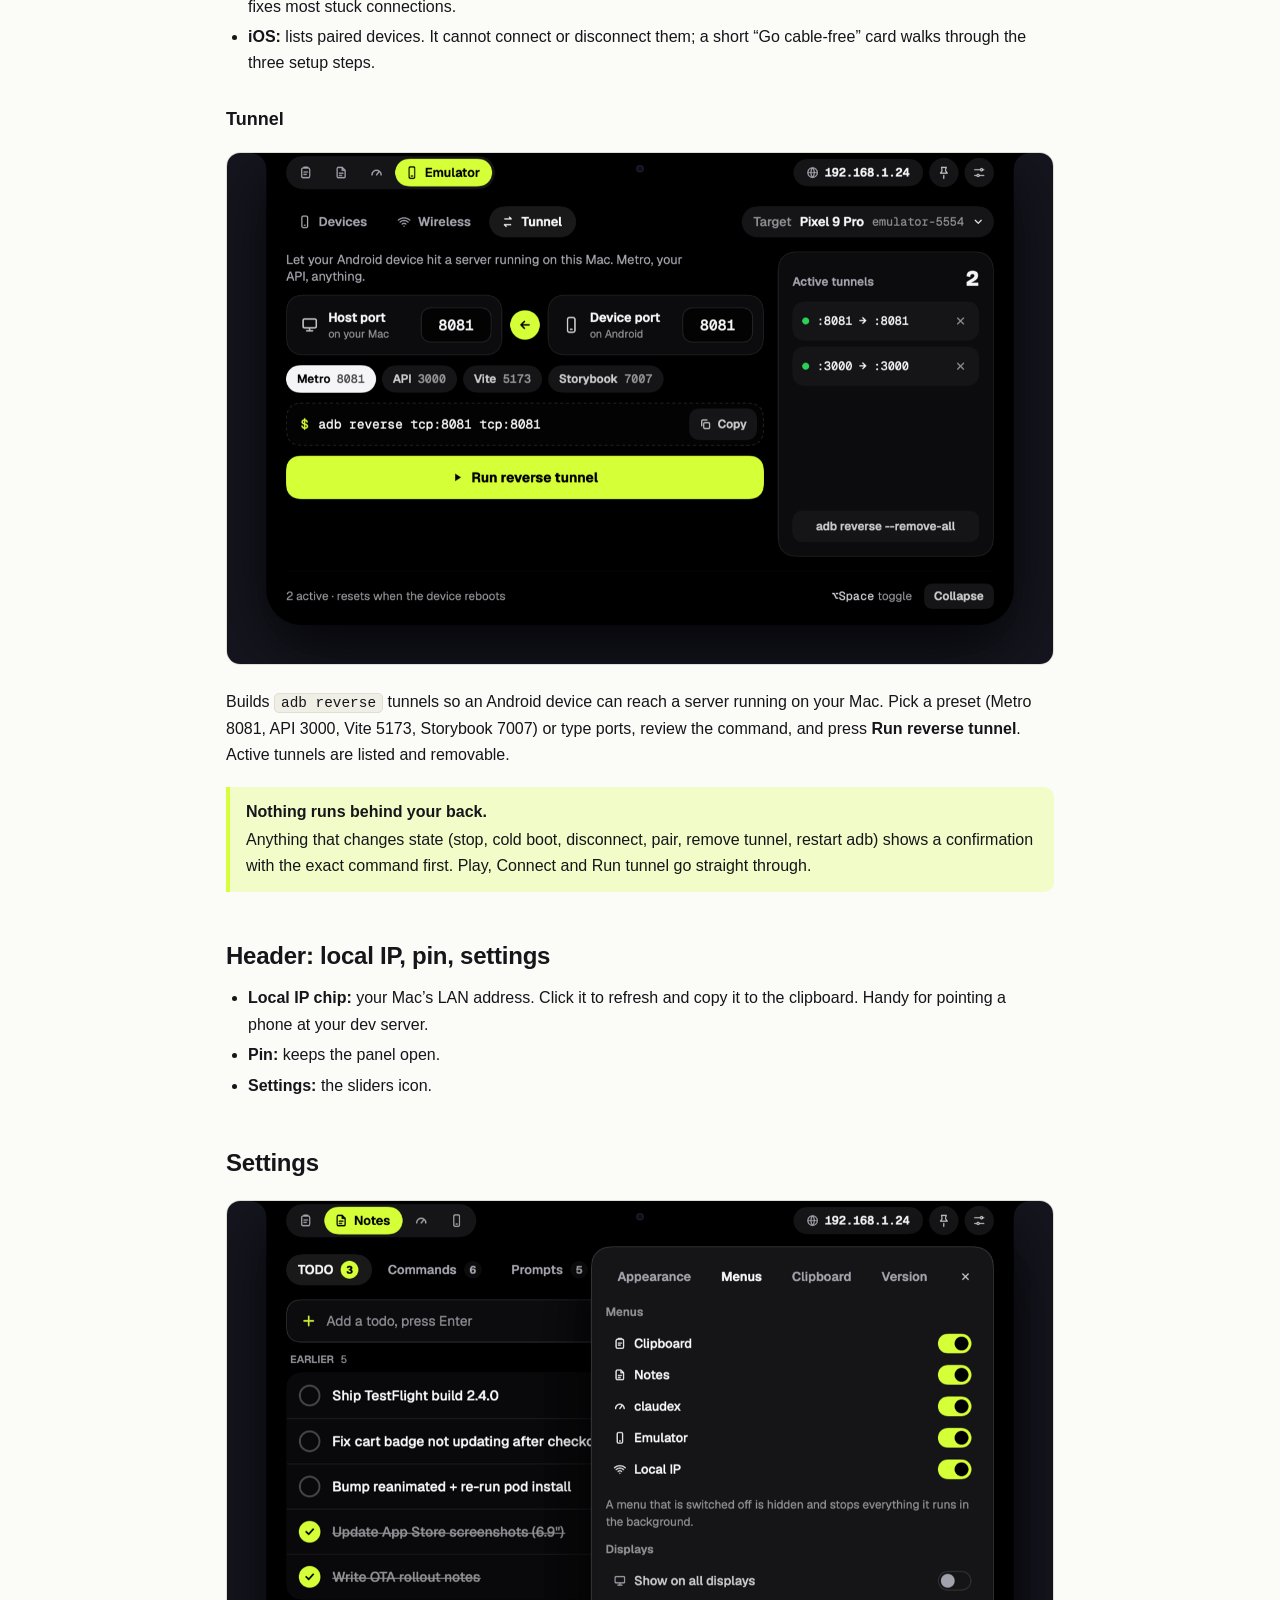
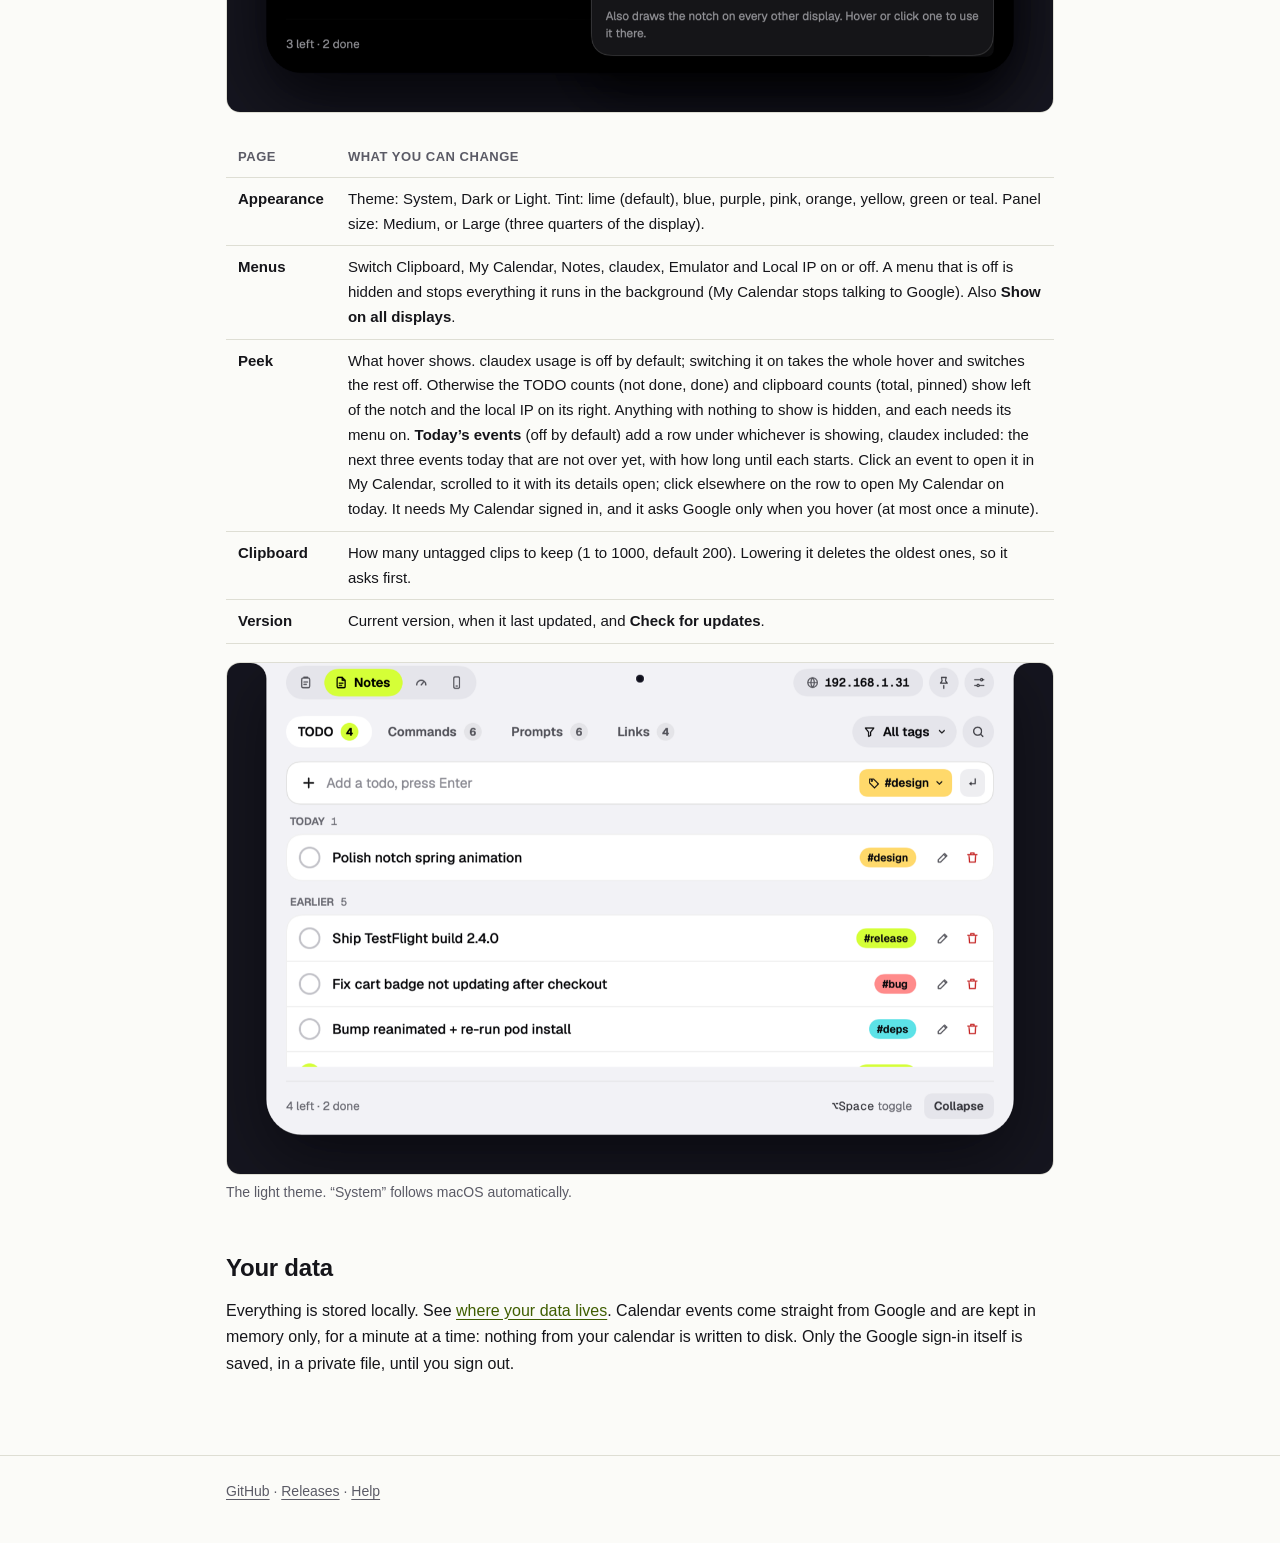
==== commit 2cfe8cea: "Merge origin/main into feat/claude-usage-ship Co-Authored-By: Claude Sonnet 5.5 <noreply@anthropic.c" ====
--- a/docs/features.html
+++ b/docs/features.html
@@ -80,7 +80,7 @@
   <p>In Commands, Prompts and Links, a double-click copies the item.</p>
 
   <h2 id="claudex">claudex</h2>
-  <p>A front-end for the <code>claudex</code> command-line tool, which manages several Claude accounts. <strong>This tab needs <code>claudex</code> installed and on your PATH</strong>; without it the tab shows “claudex is not available” with the reason and a <strong>Retry</strong> button (switch the menu off in Settings › Menus if you do not use it). Open it with <kbd>⌘</kbd> <kbd>⇧</kbd> <kbd>X</kbd>.</p>
+  <p>A front-end for the <code>claudex</code> command-line tool, which manages several Claude accounts, plus <strong>Tokens &amp; cost</strong>, which does not need it. <strong>Usage, Pool, Playground and Health need <code>claudex</code> installed and on your PATH</strong>; without it they are hidden behind a “claudex is not available” note with the reason and a <strong>Retry</strong> button, and only Tokens &amp; cost is left. Open it with <kbd>⌘</kbd> <kbd>⇧</kbd> <kbd>X</kbd>.</p>
   <figure class="shot">
     <img src="assets/shots/claudex.png" alt="claudex tab with session and weekly usage gauges per account" width="1400" height="867">
   </figure>
@@ -89,9 +89,15 @@
     <li><strong>Pool:</strong> accounts pooled behind one auto-failover proxy. Allow or deny members, switch, view details, start or stop the pool, and enable autoswitch.</li>
     <li><strong>Playground:</strong> run claudex commands (usage, list, current account, doctor and more) and see the output.</li>
     <li><strong>Health:</strong> claudex doctor results: what is on, wired or failing.</li>
+    <li><strong>Tokens &amp; cost:</strong> what Claude Code used on this Mac, in four cards: the last 5 hours (rolling), today, this month and last month. Each shows the tokens (all kinds, cache reads included) and what they would cost at API list prices. That is an estimate, not your plan’s bill. It reads Claude Code’s own transcripts in <code>~/.claude/projects</code> (every account and subagent), so it needs no claudex. The first look takes a few seconds, then it updates every minute while the tab is open.</li>
+    <li>Claude Code deletes a transcript 30 days after its last write, so MyWorkDock keeps daily totals of its own from the first time it looks (it also looks each time the app starts, once you have opened the tab). A month that began before that, or that includes a stretch of more than 30 days in which MyWorkDock did not look, is marked <strong>partial</strong>, with the day from which its numbers are complete.</li>
     <li>The hover <strong>peek</strong> shows the 5-hour and weekly rings for the active account when you switch it on in Settings › Peek. It then takes the whole peek.</li>
     <li>Results are cached for 60 seconds (use <strong>Refresh</strong>). Any change, such as switching or removing an account, asks you to confirm first. If claudex output looks unfamiliar the tab shows the raw text with a ⚠ instead of guessing.</li>
   </ul>
+
+  <figure class="shot">
+    <img src="assets/shots/claudex-tokens.png" alt="Tokens and cost tab with cards for the last 5 hours, today, this month and last month" width="1400" height="867">
+  </figure>
 
   <h2 id="emulator">Emulator</h2>
   <p>Control iOS simulators and Android emulators without opening Xcode or Android Studio. Open it with <kbd>⌘</kbd> <kbd>⇧</kbd> <kbd>E</kbd>. iOS needs Xcode; Android needs the Android SDK (<code>adb</code> and <code>emulator</code>). MyWorkDock looks in the usual places (such as <code>~/Library/Android/sdk</code> and Homebrew) before falling back to your shell.</p>
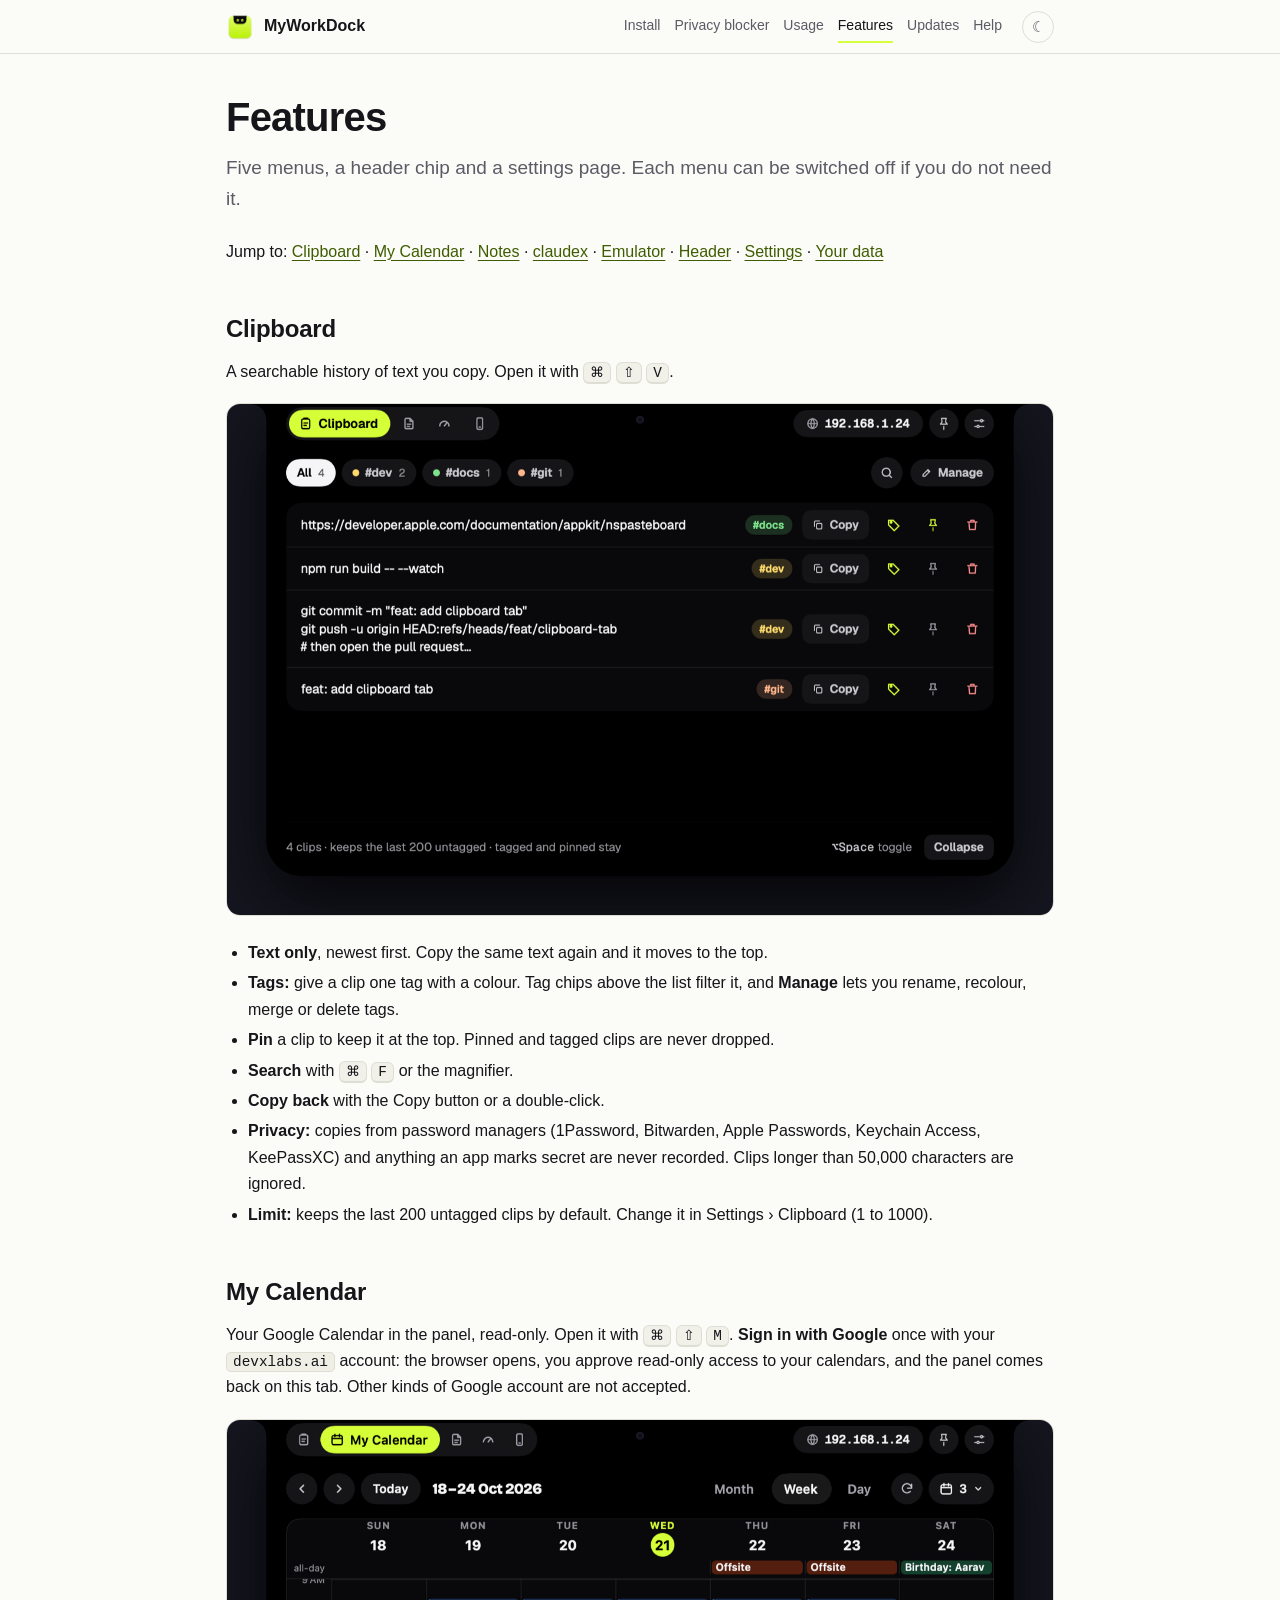
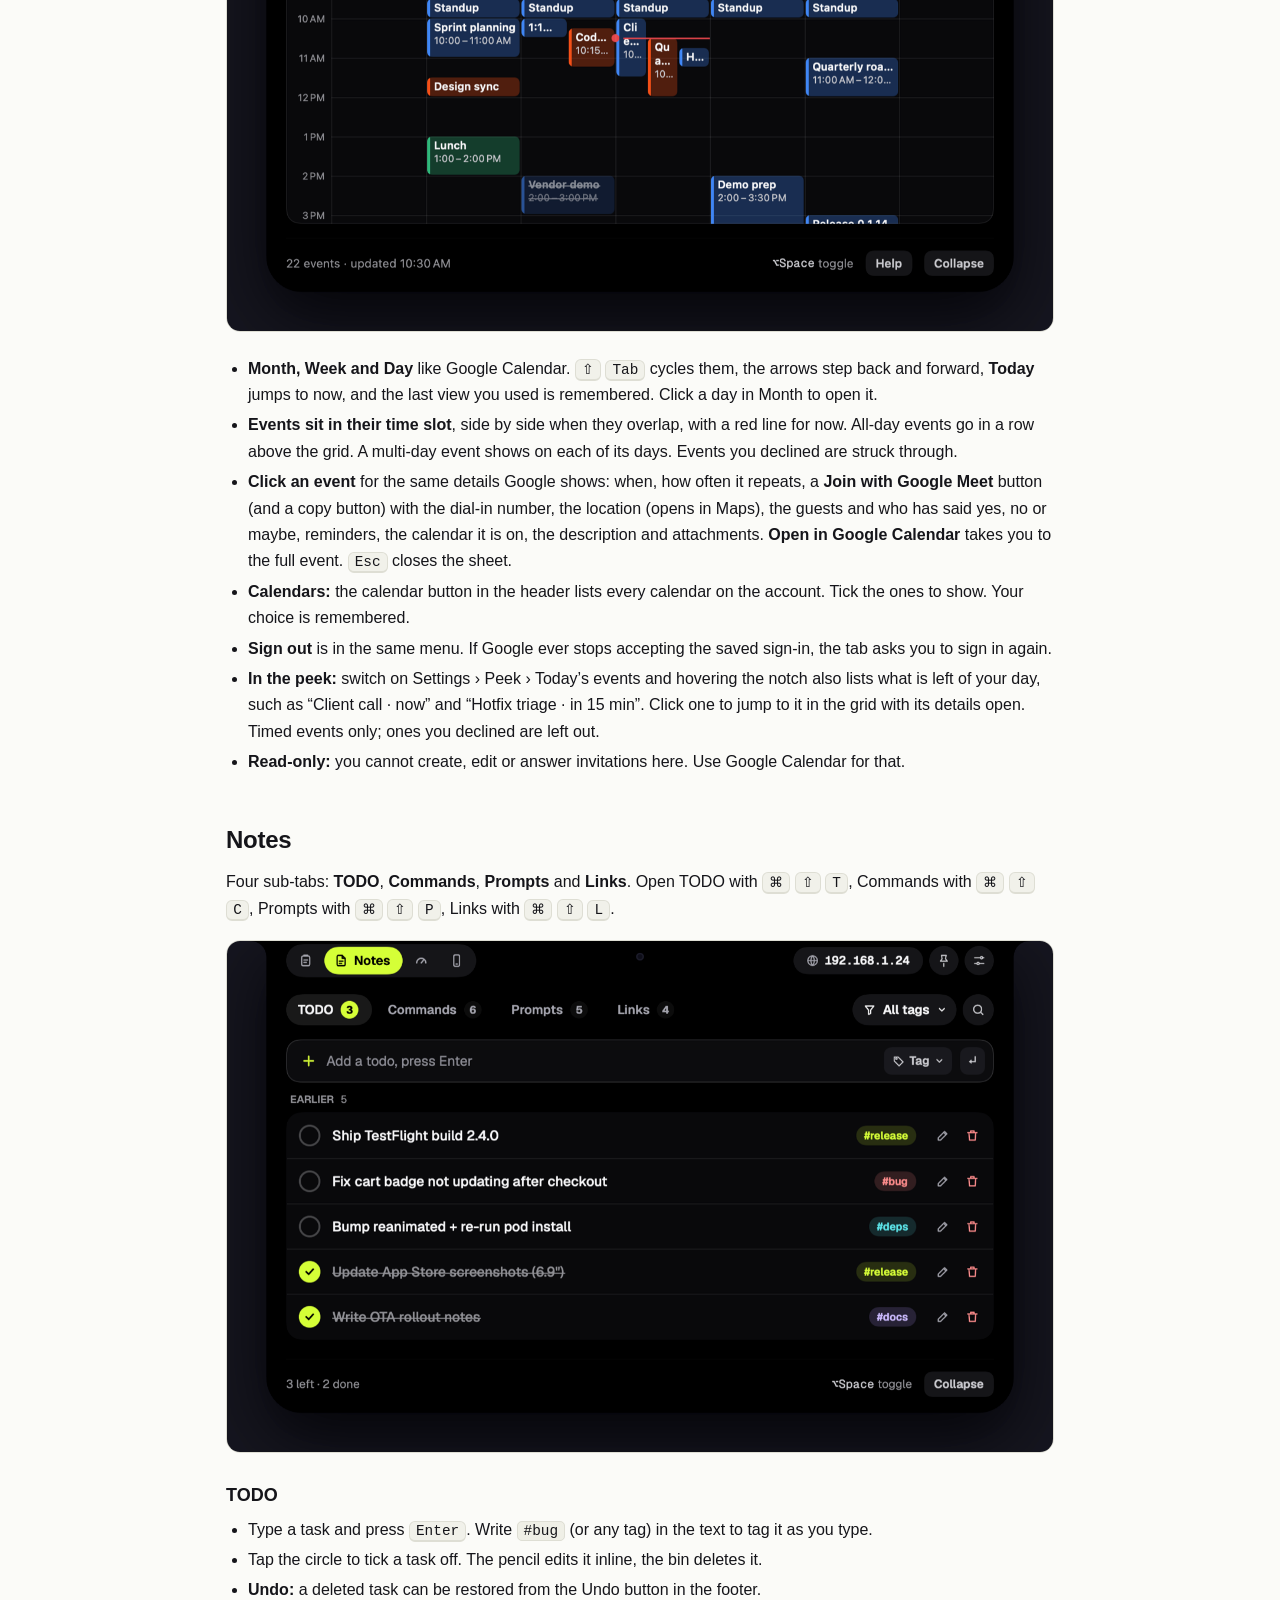
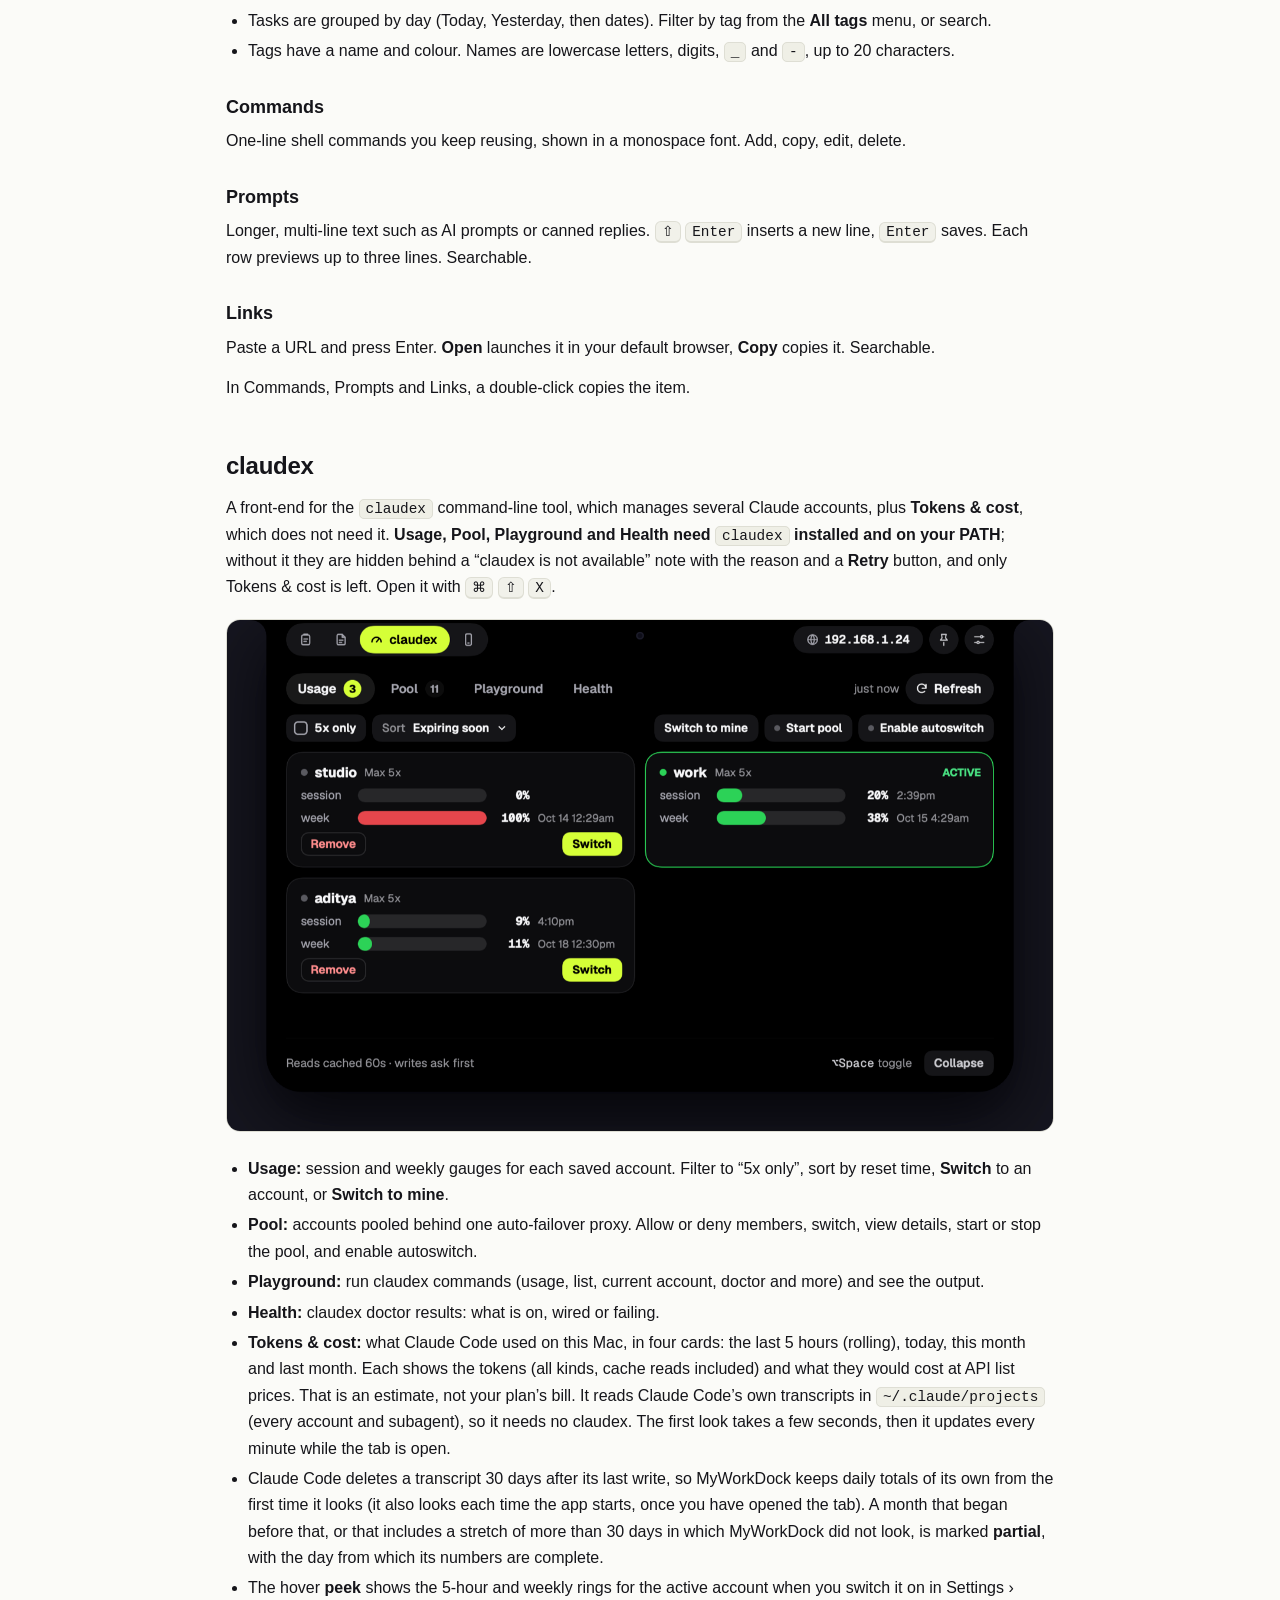
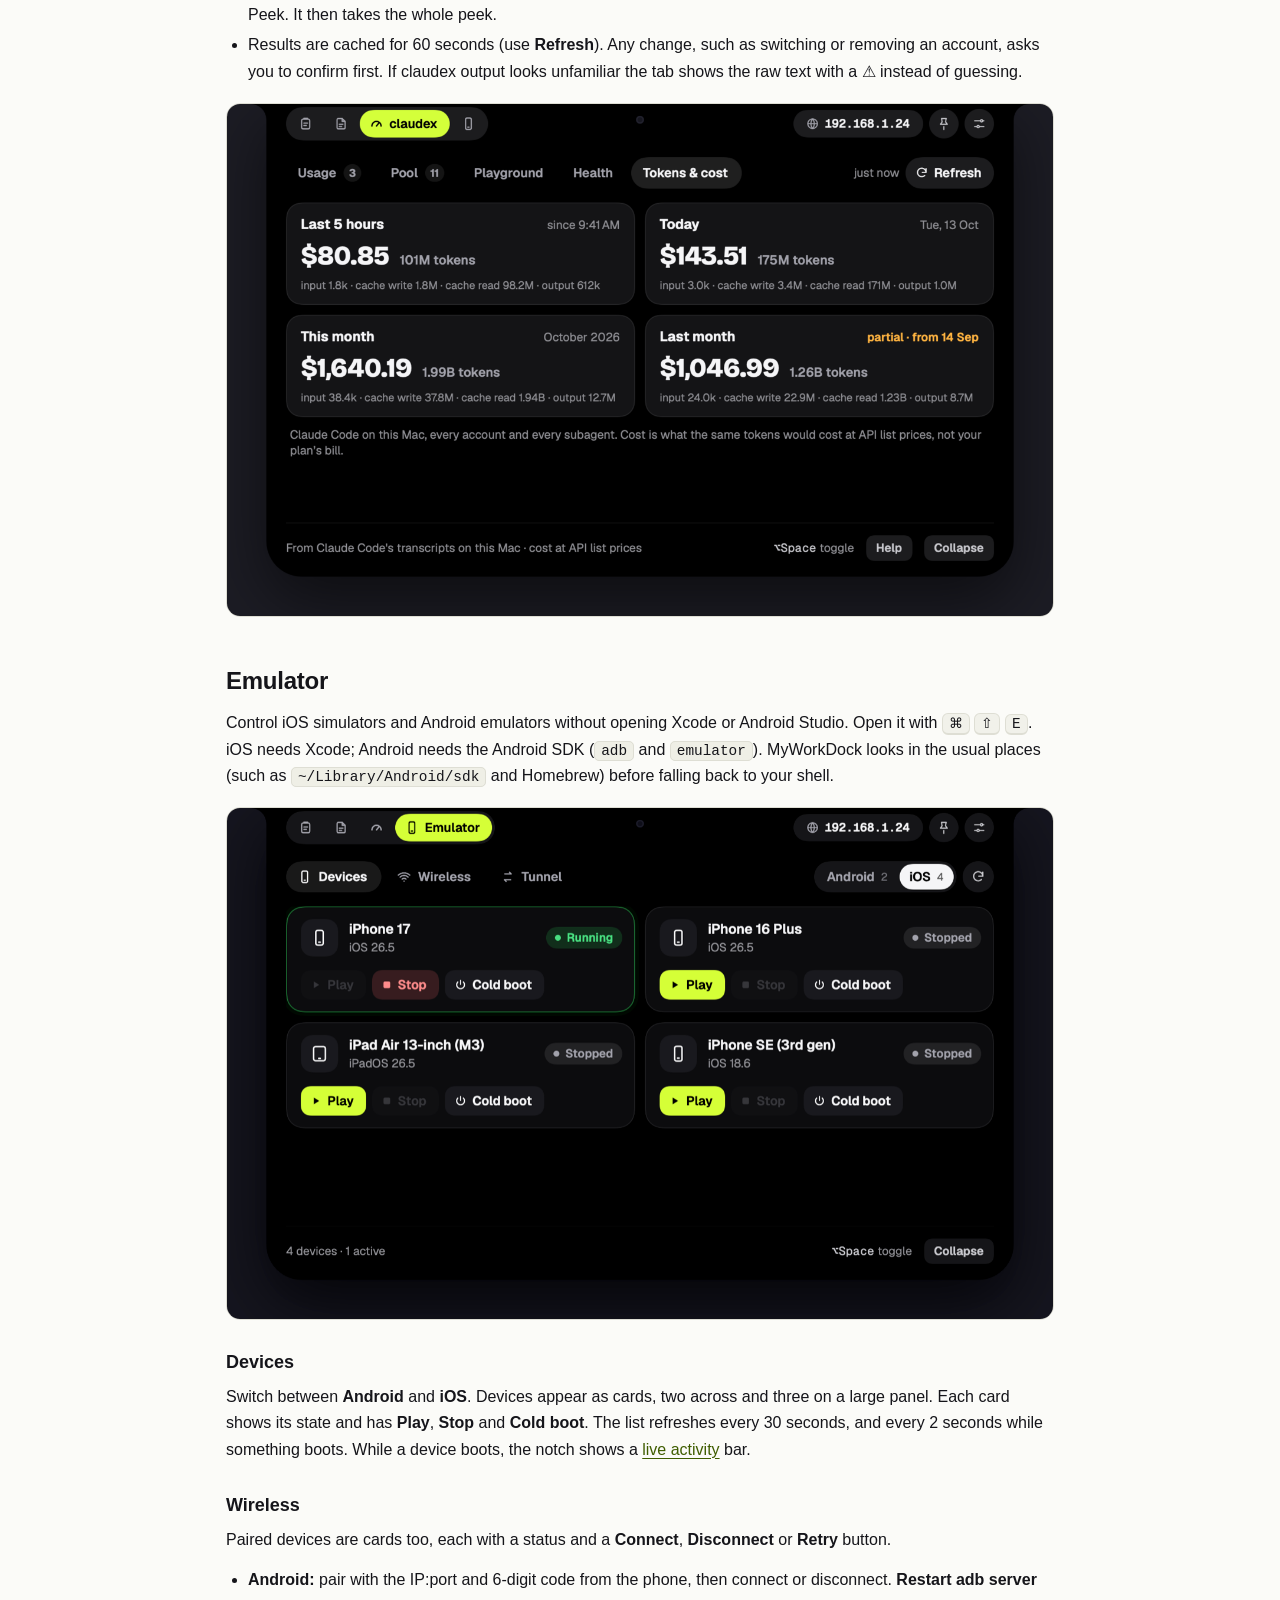
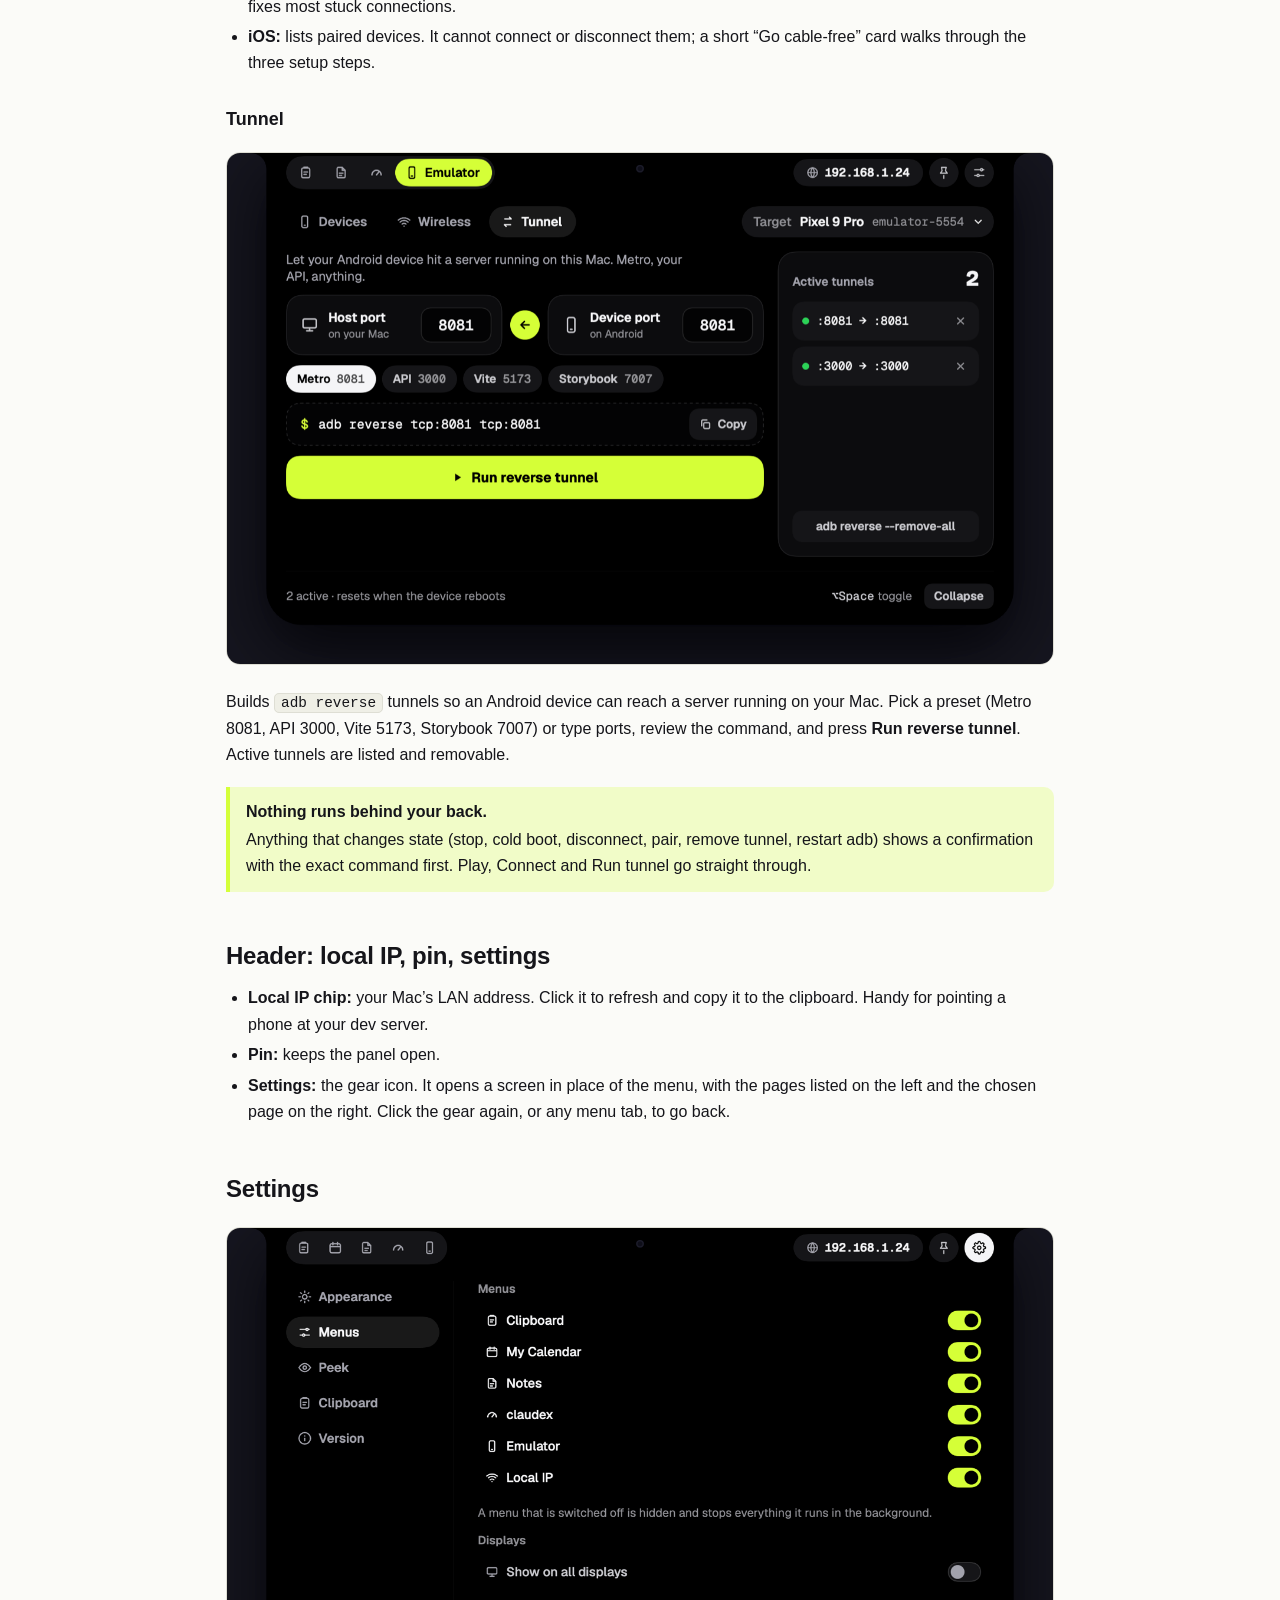
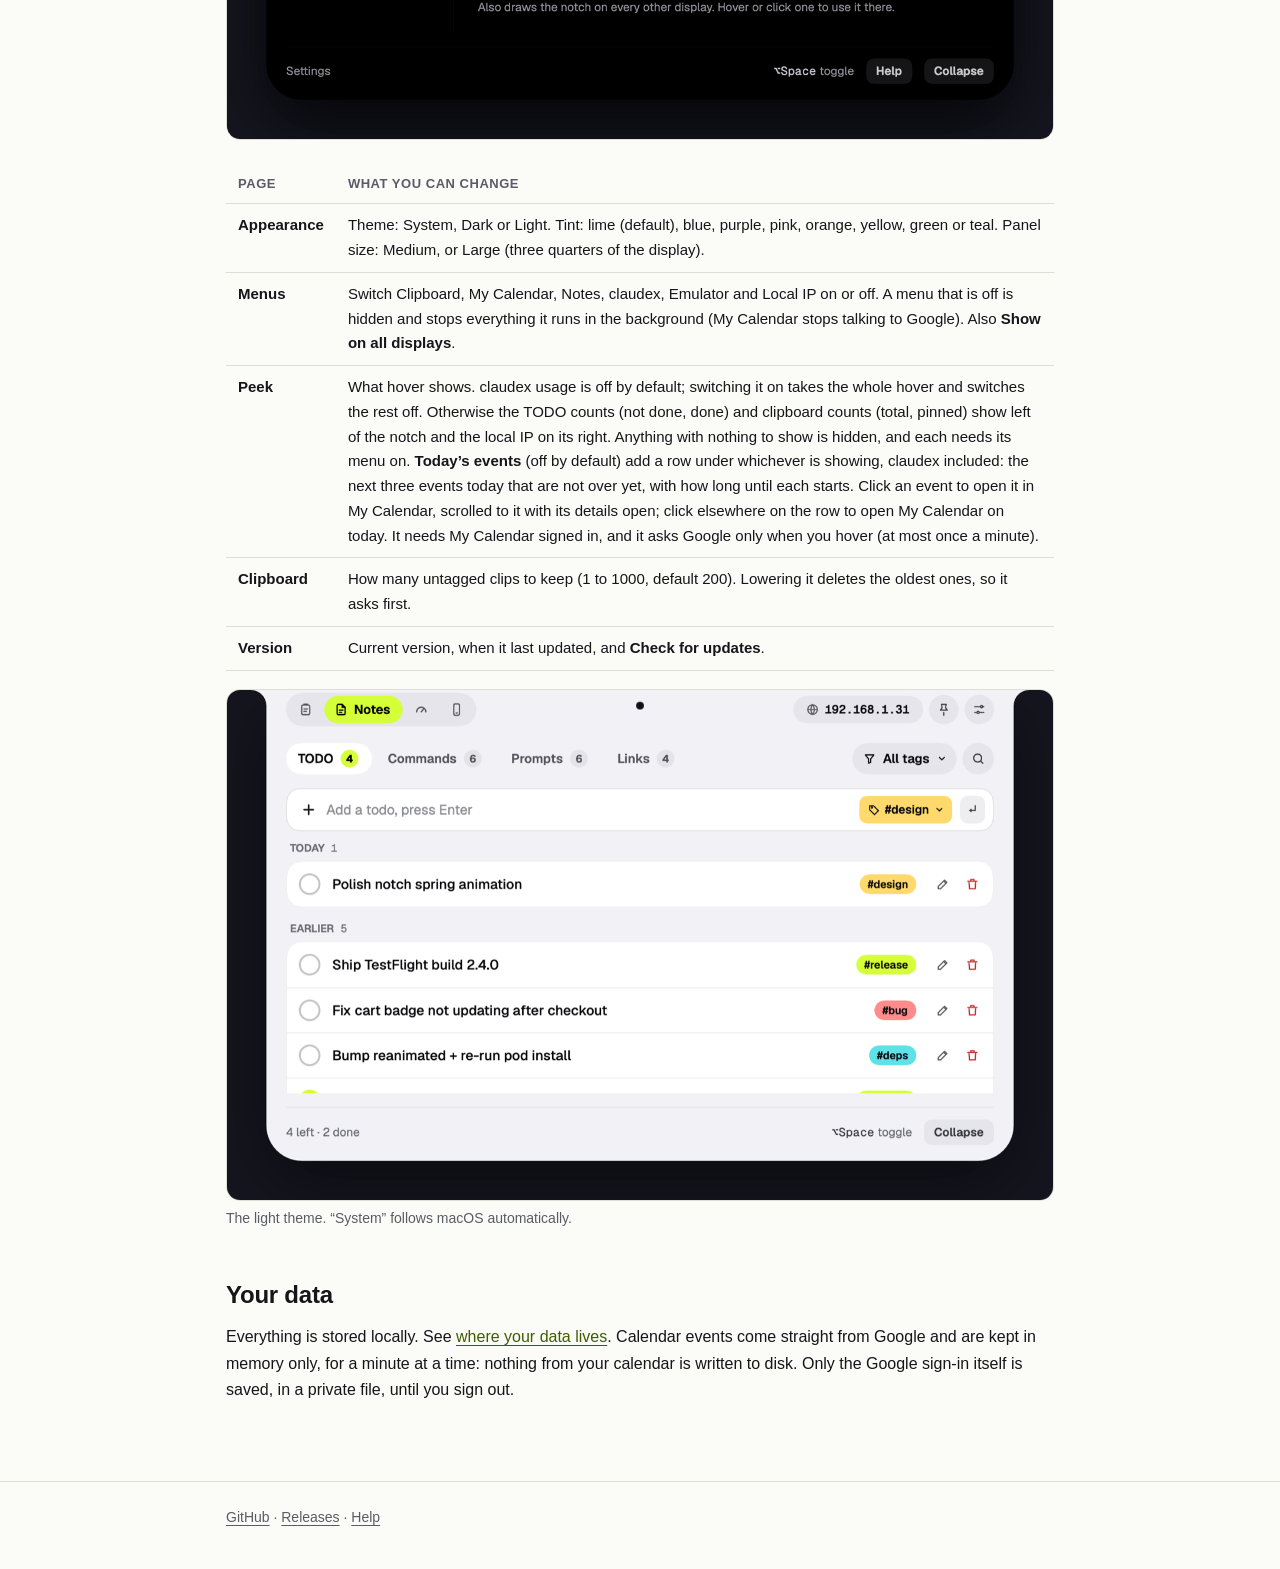
==== commit c26ff4c5: "feat: settings as a full screen with a gear icon Settings no longer pops over the panel: the gear bu" ====
--- a/docs/features.html
+++ b/docs/features.html
@@ -126,12 +126,12 @@
   <ul>
     <li><strong>Local IP chip:</strong> your Mac’s LAN address. Click it to refresh and copy it to the clipboard. Handy for pointing a phone at your dev server.</li>
     <li><strong>Pin:</strong> keeps the panel open.</li>
-    <li><strong>Settings:</strong> the sliders icon.</li>
+    <li><strong>Settings:</strong> the gear icon. It opens a screen in place of the menu, with the pages listed on the left and the chosen page on the right. Click the gear again, or any menu tab, to go back.</li>
   </ul>
 
   <h2 id="settings">Settings</h2>
   <figure class="shot">
-    <img src="assets/shots/settings.png" alt="Settings panel on the Menus page with feature switches" width="1400" height="867">
+    <img src="assets/shots/settings.png" alt="Settings screen on the Menus page with feature switches" width="1400" height="867">
   </figure>
   <div class="table-wrap"><table>
     <thead><tr><th>Page</th><th>What you can change</th></tr></thead>
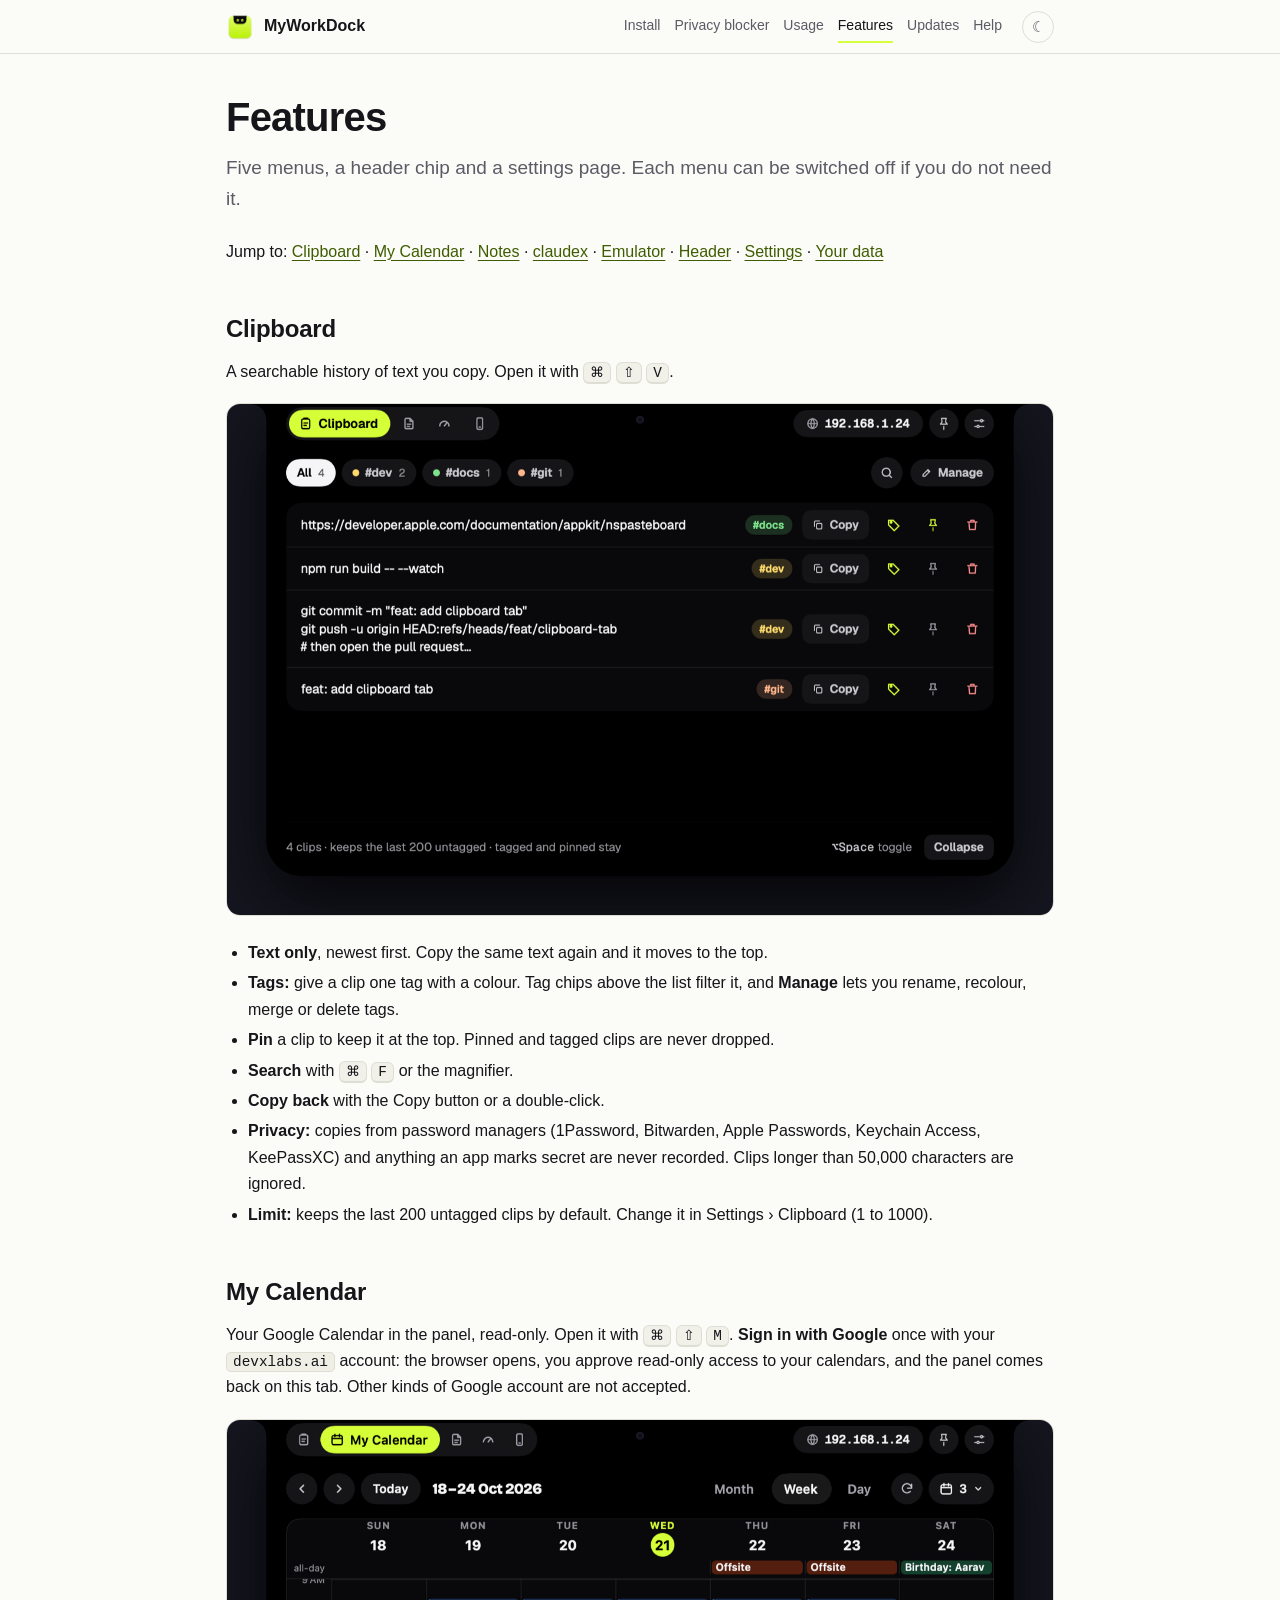
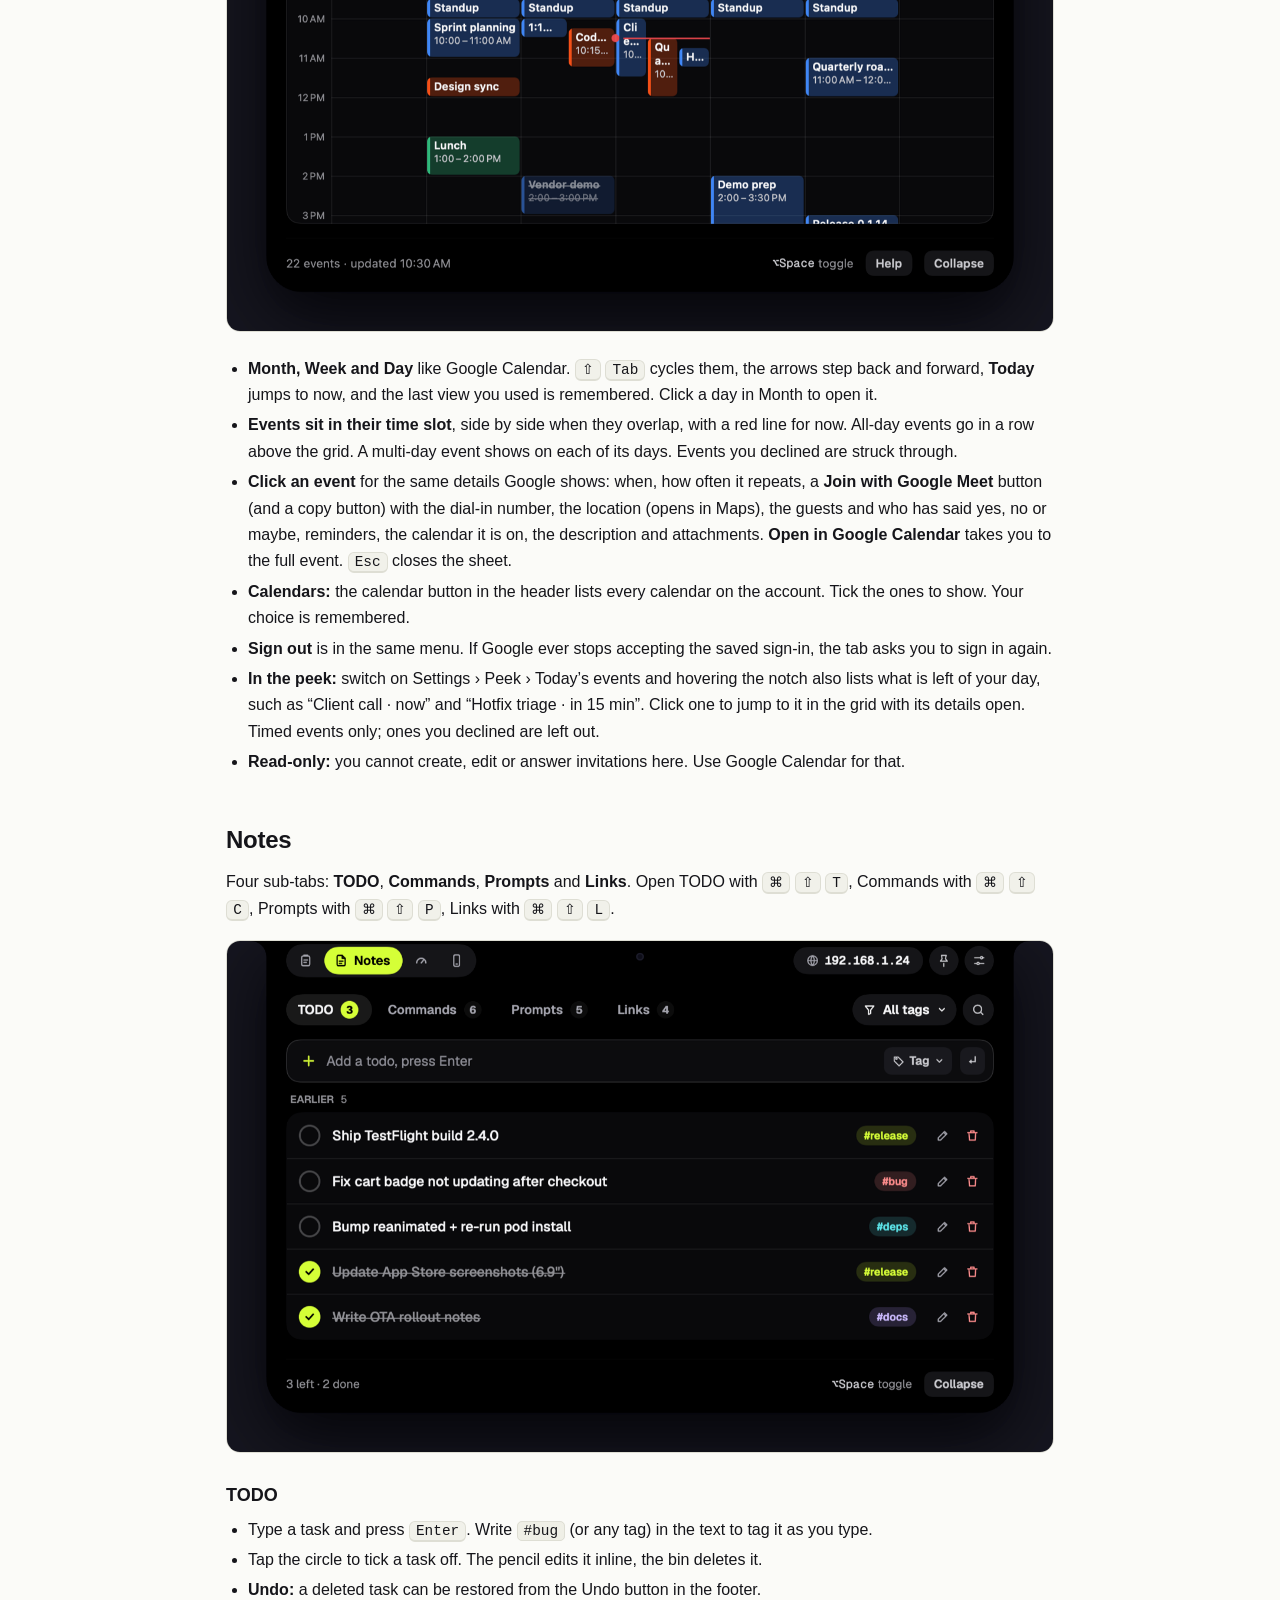
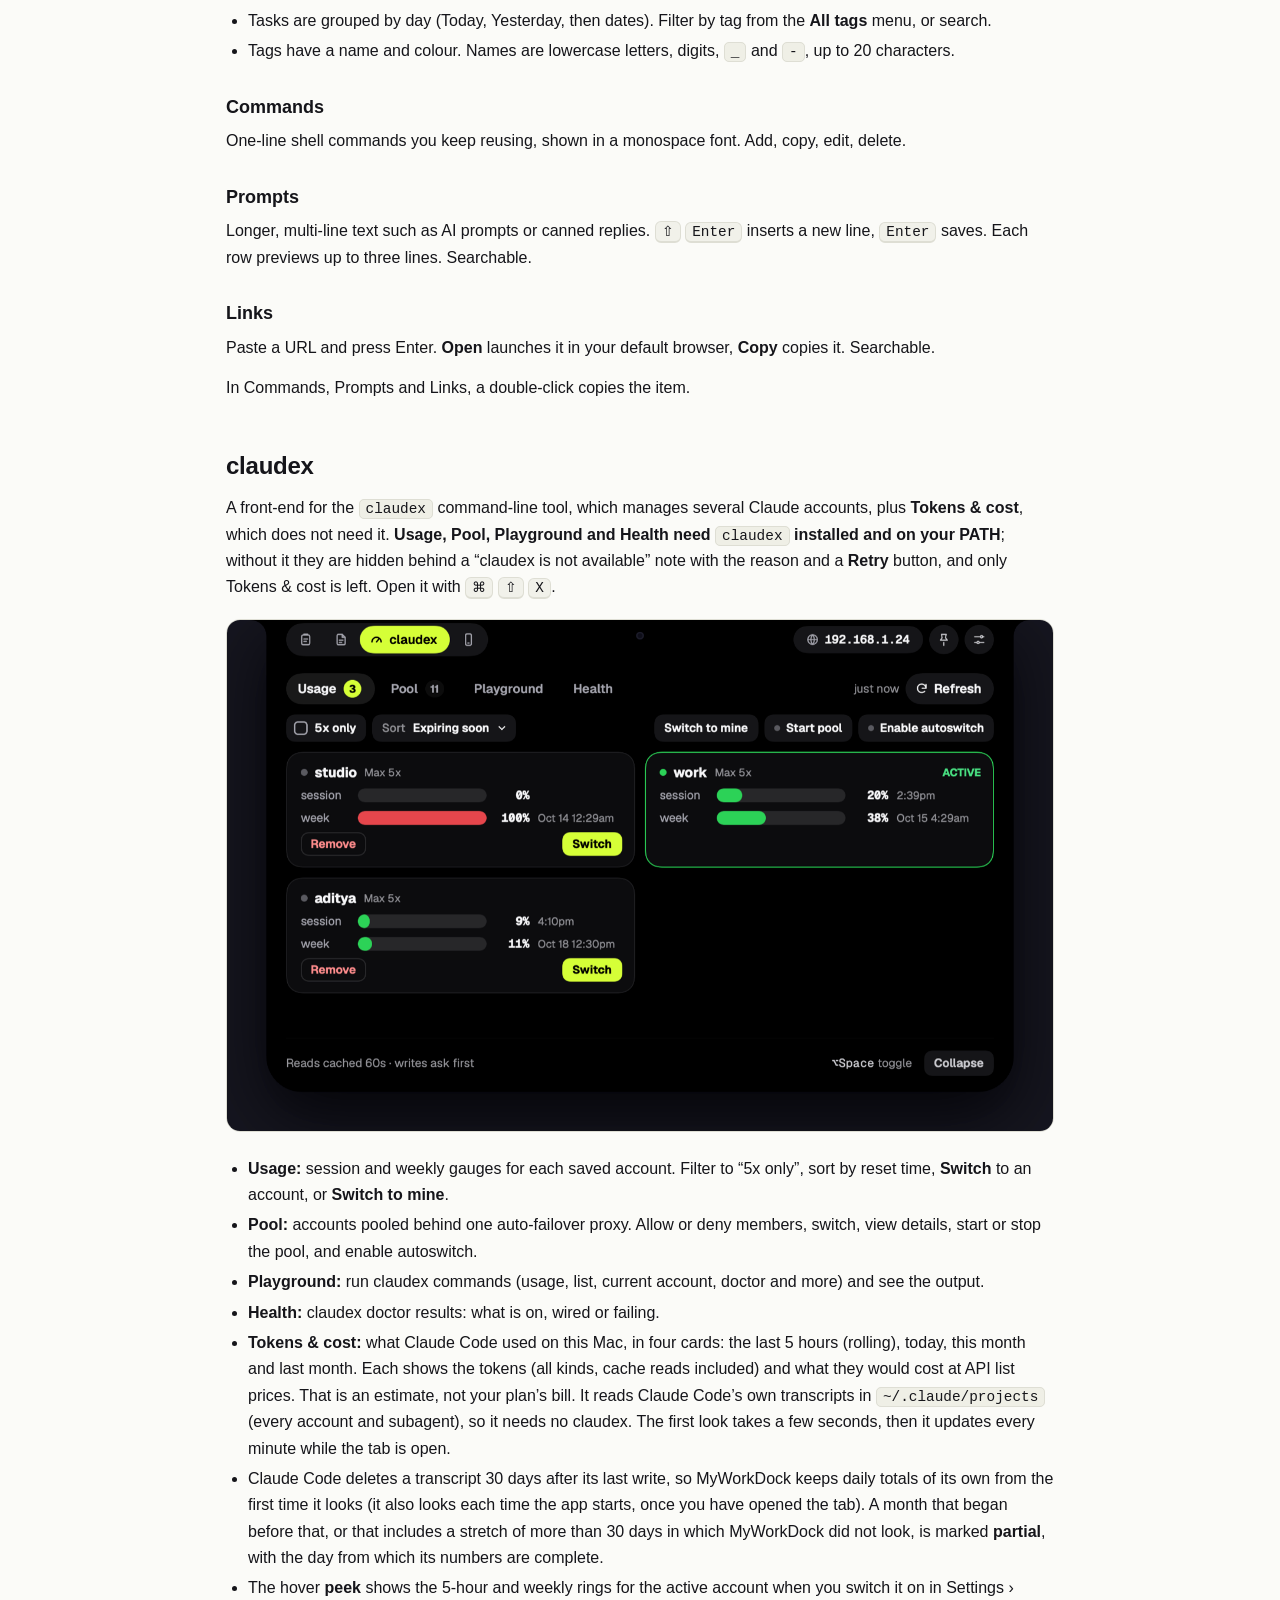
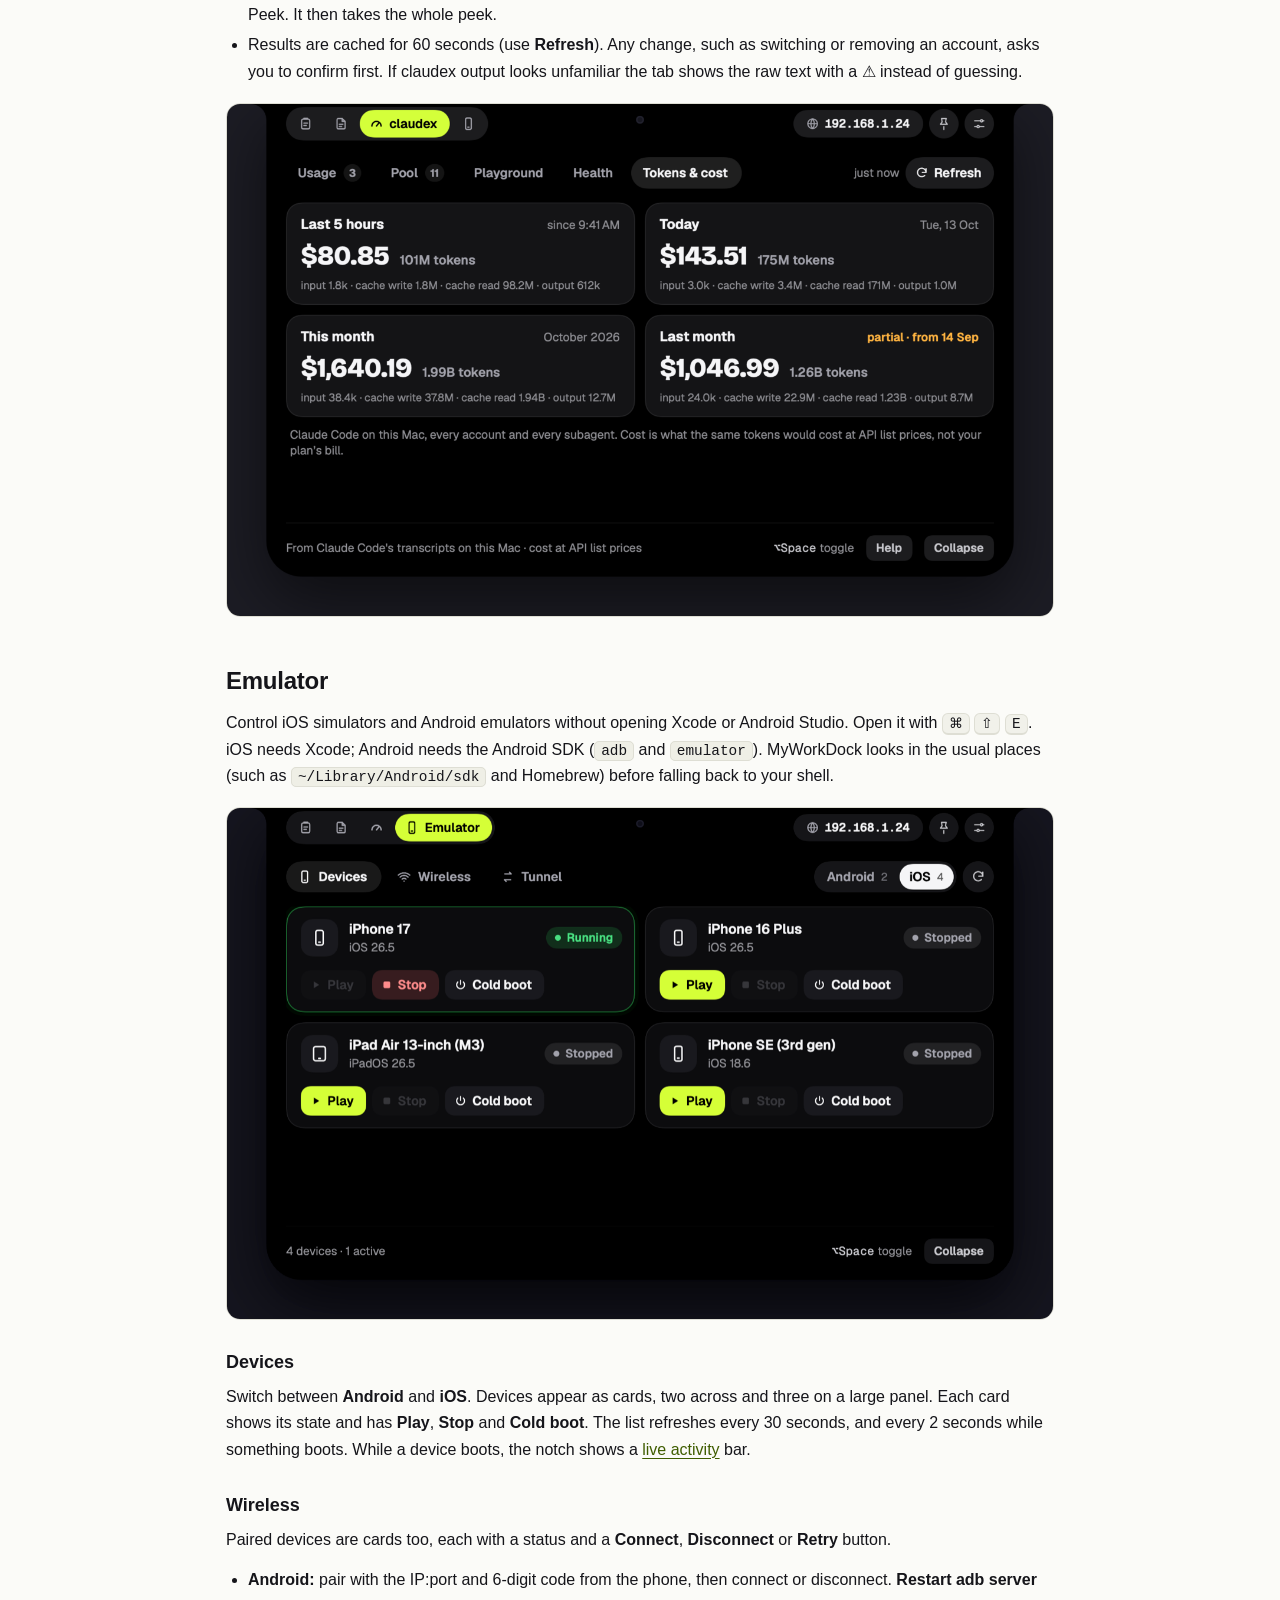
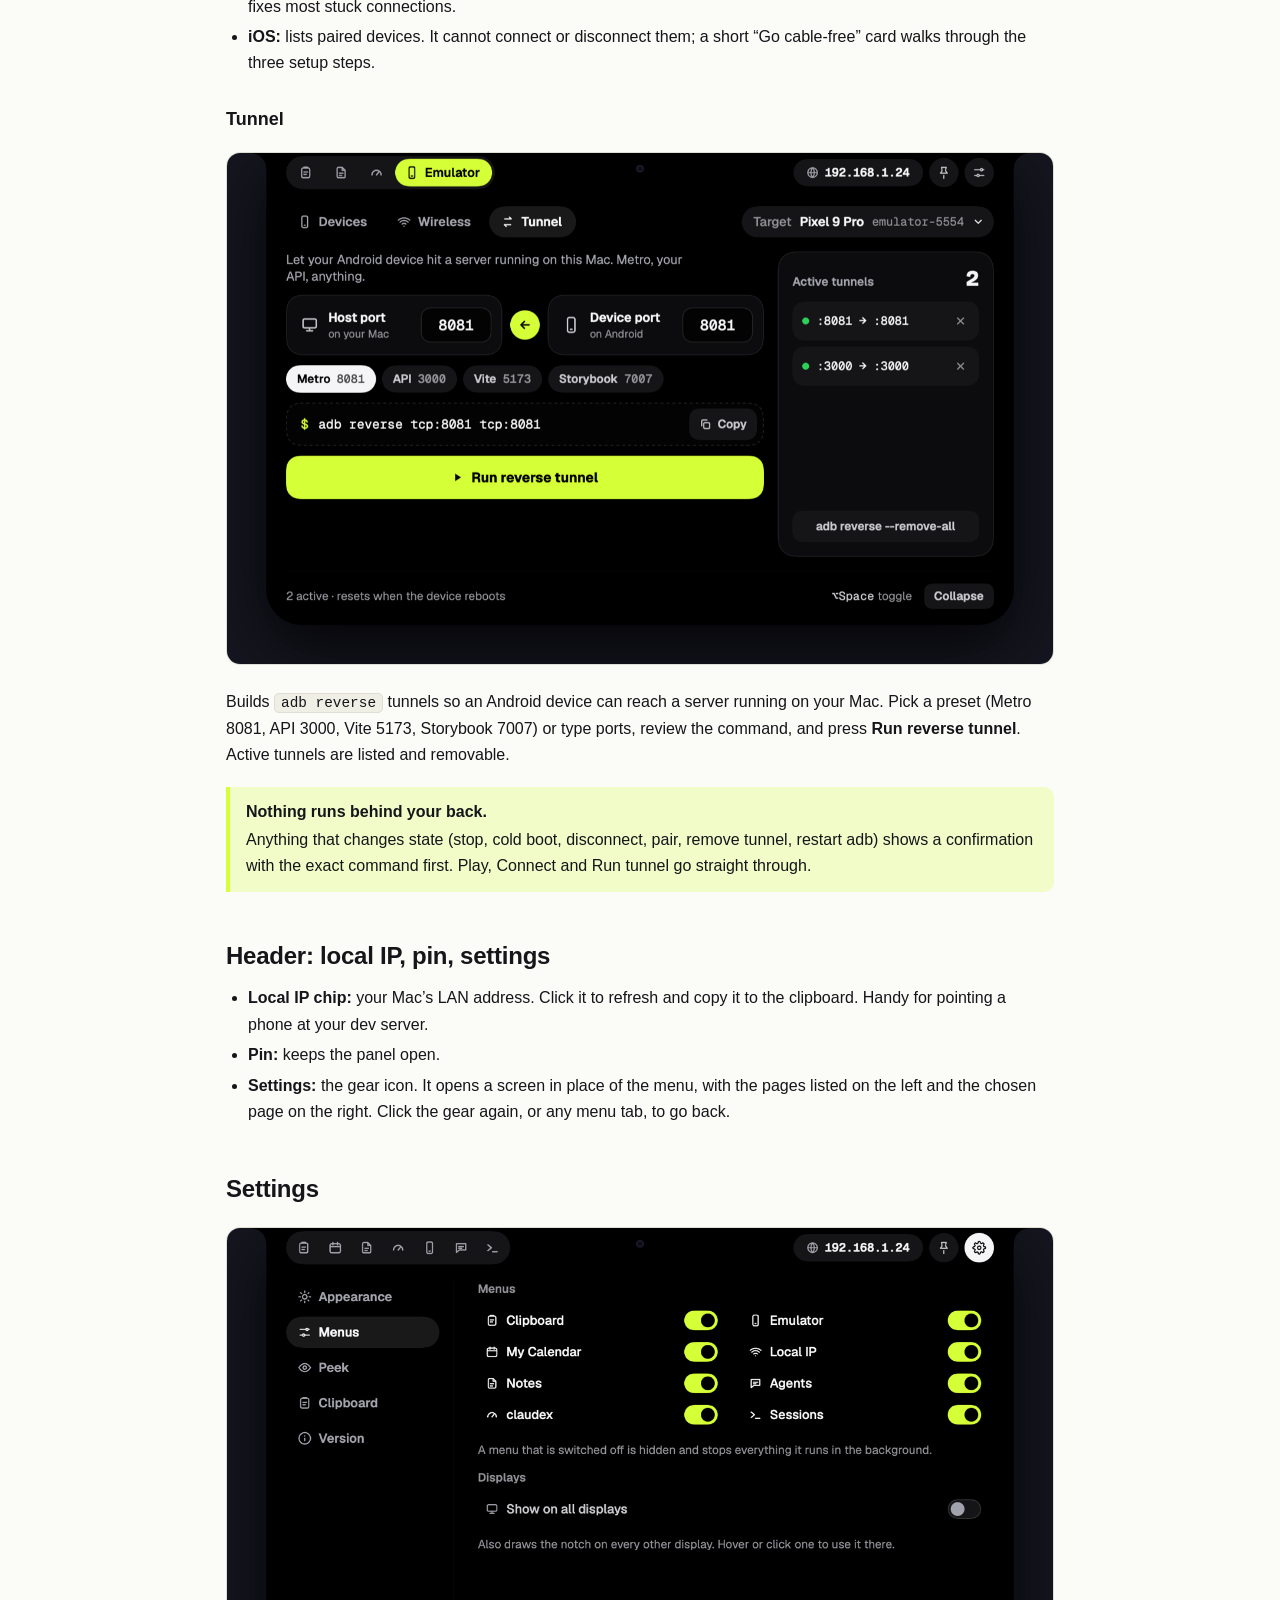
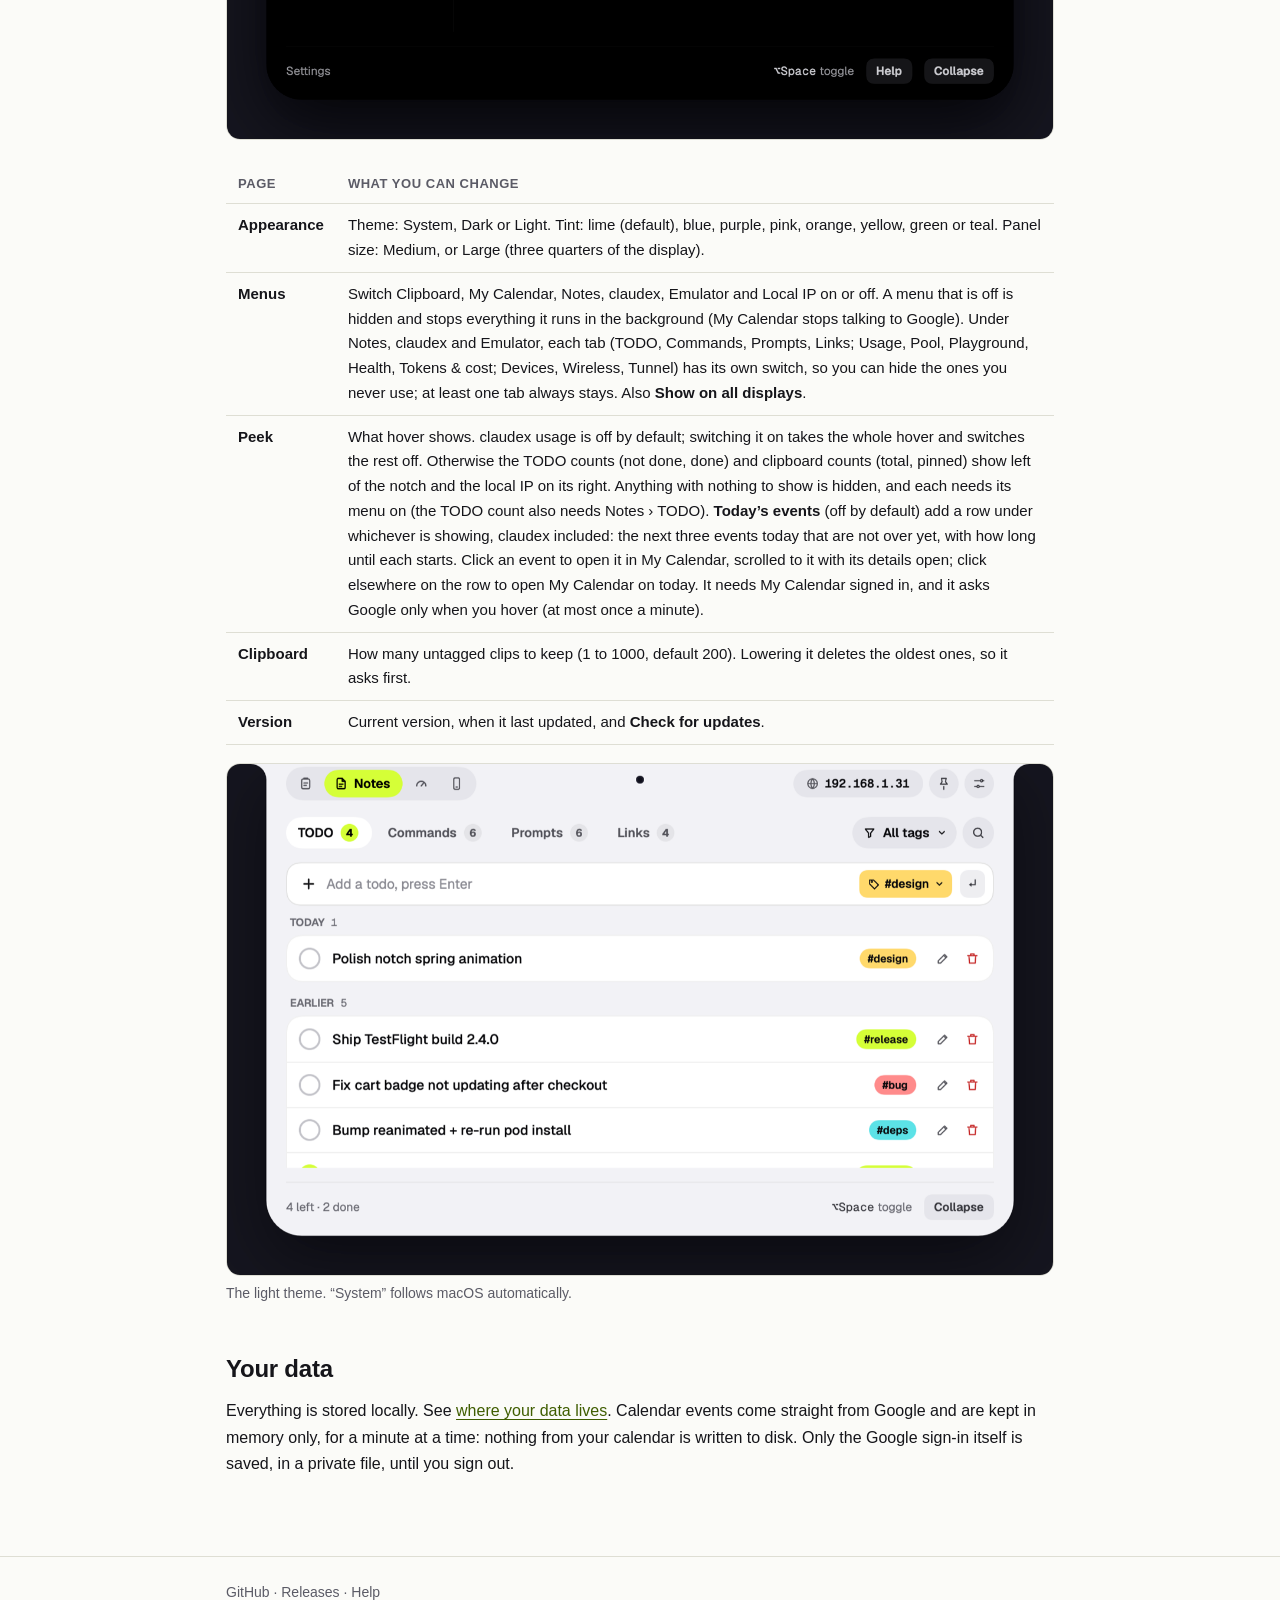
==== commit df5f7103: "feat(settings): switch single sub-tabs off under Menus Settings › Menus now lists each tab of Notes " ====
--- a/docs/features.html
+++ b/docs/features.html
@@ -137,8 +137,8 @@
     <thead><tr><th>Page</th><th>What you can change</th></tr></thead>
     <tbody>
       <tr><td><strong>Appearance</strong></td><td>Theme: System, Dark or Light. Tint: lime (default), blue, purple, pink, orange, yellow, green or teal. Panel size: Medium, or Large (three quarters of the display).</td></tr>
-      <tr><td><strong>Menus</strong></td><td>Switch Clipboard, My Calendar, Notes, claudex, Emulator and Local IP on or off. A menu that is off is hidden and stops everything it runs in the background (My Calendar stops talking to Google). Also <strong>Show on all displays</strong>.</td></tr>
-      <tr><td><strong>Peek</strong></td><td>What hover shows. claudex usage is off by default; switching it on takes the whole hover and switches the rest off. Otherwise the TODO counts (not done, done) and clipboard counts (total, pinned) show left of the notch and the local IP on its right. Anything with nothing to show is hidden, and each needs its menu on. <strong>Today’s events</strong> (off by default) add a row under whichever is showing, claudex included: the next three events today that are not over yet, with how long until each starts. Click an event to open it in My Calendar, scrolled to it with its details open; click elsewhere on the row to open My Calendar on today. It needs My Calendar signed in, and it asks Google only when you hover (at most once a minute).</td></tr>
+      <tr><td><strong>Menus</strong></td><td>Switch Clipboard, My Calendar, Notes, claudex, Emulator and Local IP on or off. A menu that is off is hidden and stops everything it runs in the background (My Calendar stops talking to Google). Under Notes, claudex and Emulator, each tab (TODO, Commands, Prompts, Links; Usage, Pool, Playground, Health, Tokens &amp; cost; Devices, Wireless, Tunnel) has its own switch, so you can hide the ones you never use; at least one tab always stays. Also <strong>Show on all displays</strong>.</td></tr>
+      <tr><td><strong>Peek</strong></td><td>What hover shows. claudex usage is off by default; switching it on takes the whole hover and switches the rest off. Otherwise the TODO counts (not done, done) and clipboard counts (total, pinned) show left of the notch and the local IP on its right. Anything with nothing to show is hidden, and each needs its menu on (the TODO count also needs Notes › TODO). <strong>Today’s events</strong> (off by default) add a row under whichever is showing, claudex included: the next three events today that are not over yet, with how long until each starts. Click an event to open it in My Calendar, scrolled to it with its details open; click elsewhere on the row to open My Calendar on today. It needs My Calendar signed in, and it asks Google only when you hover (at most once a minute).</td></tr>
       <tr><td><strong>Clipboard</strong></td><td>How many untagged clips to keep (1 to 1000, default 200). Lowering it deletes the oldest ones, so it asks first.</td></tr>
       <tr><td><strong>Version</strong></td><td>Current version, when it last updated, and <strong>Check for updates</strong>.</td></tr>
     </tbody>
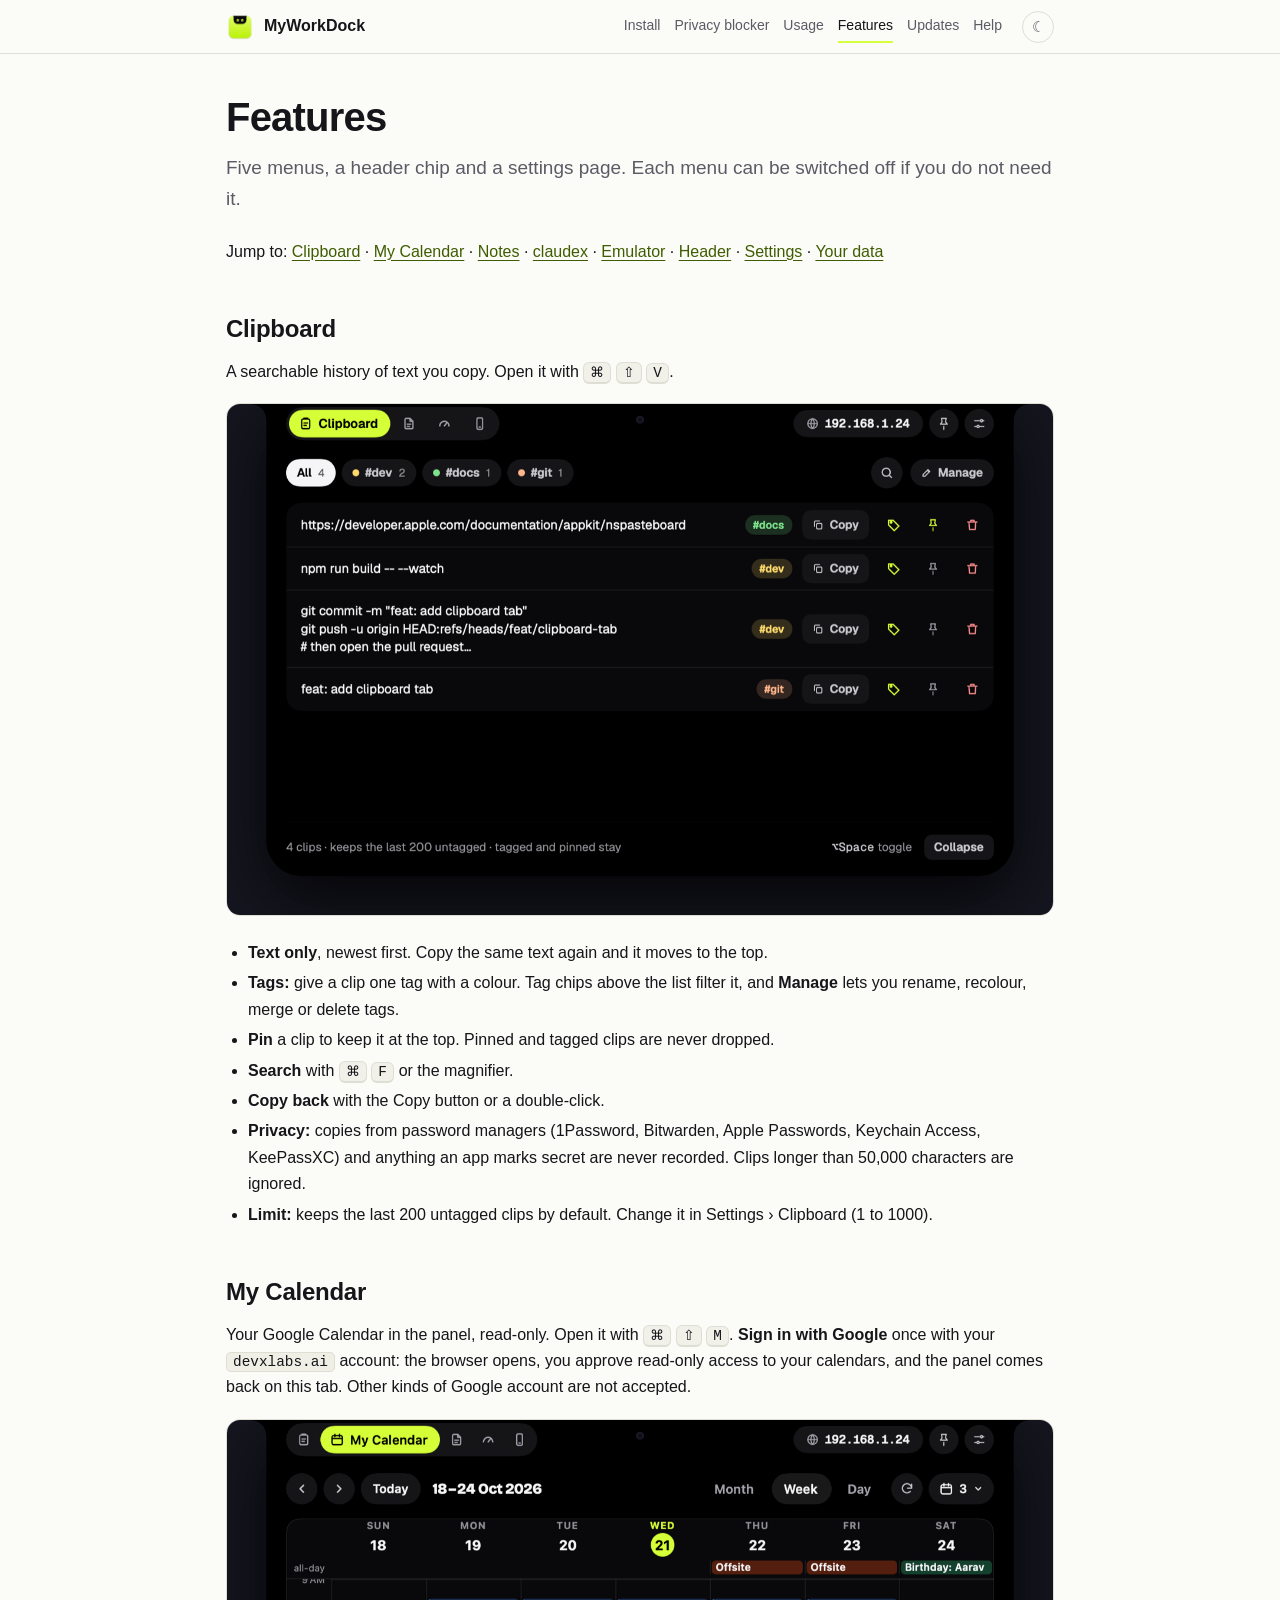
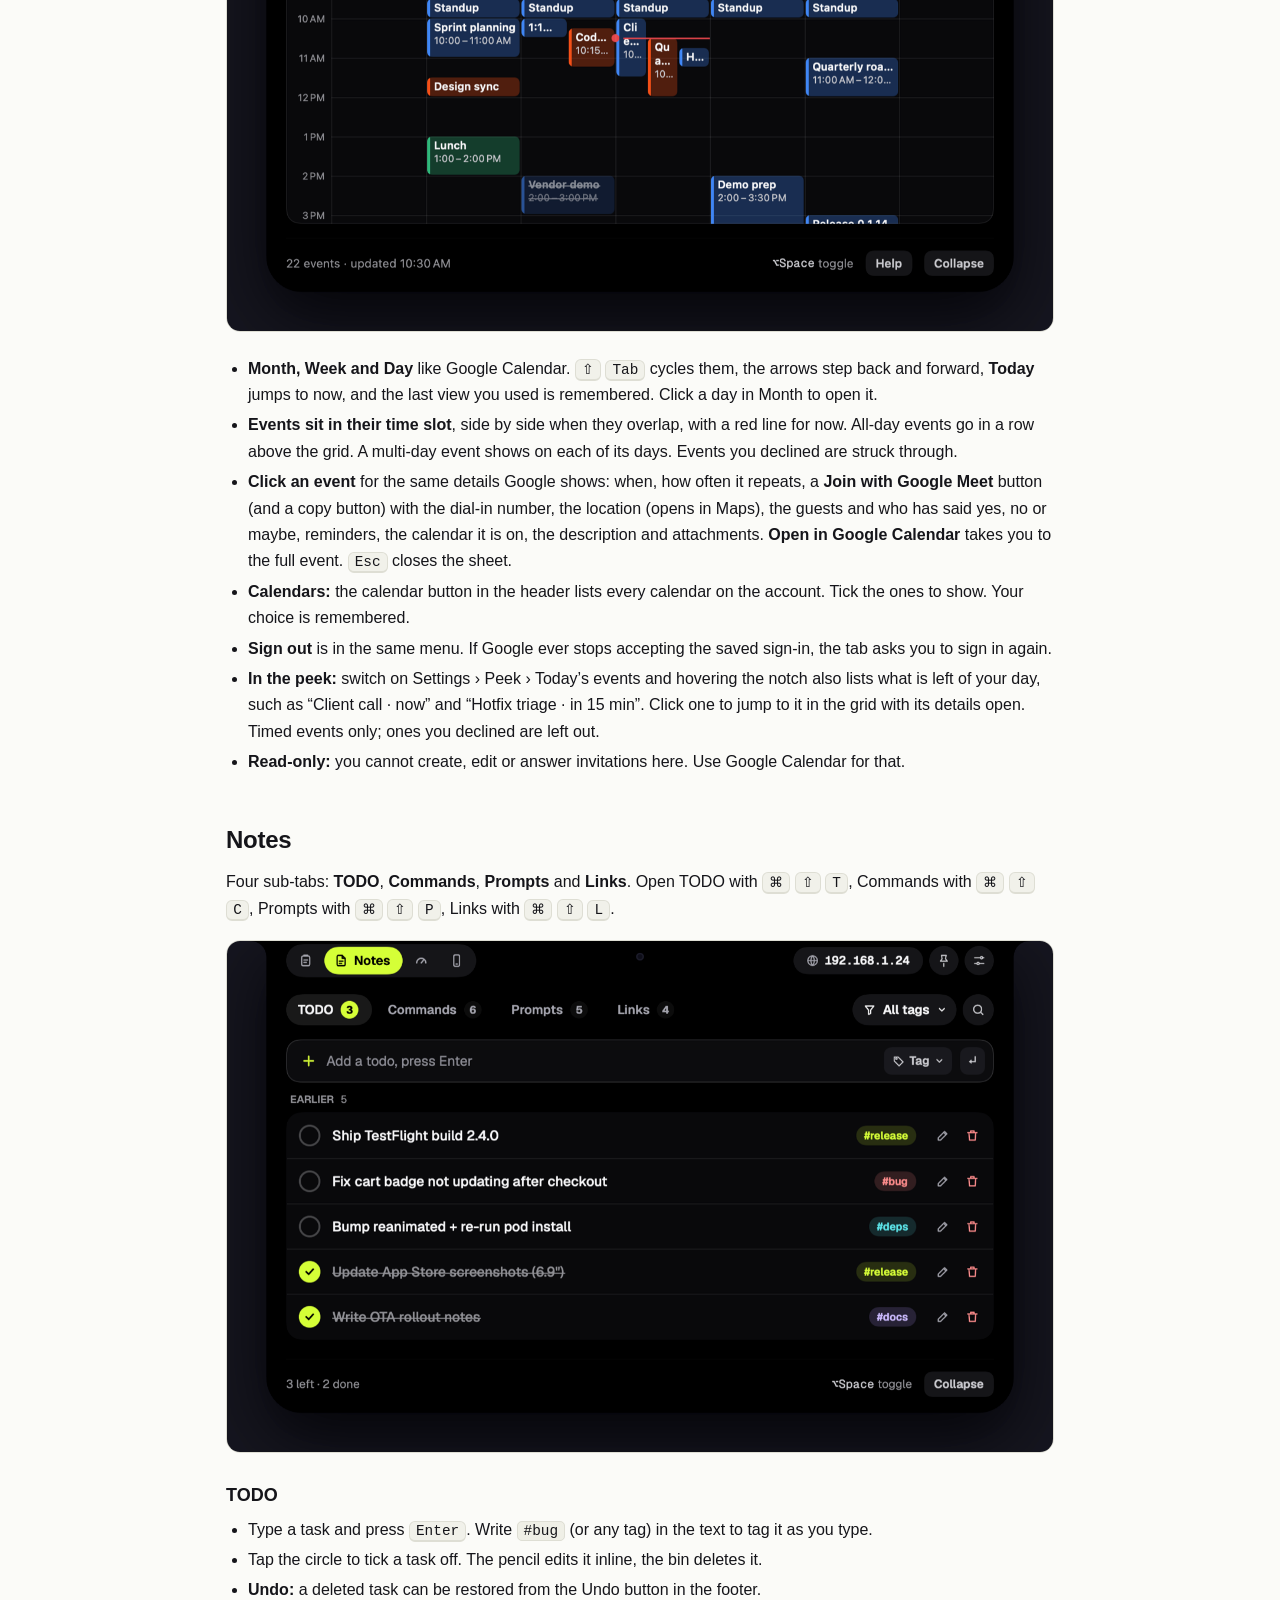
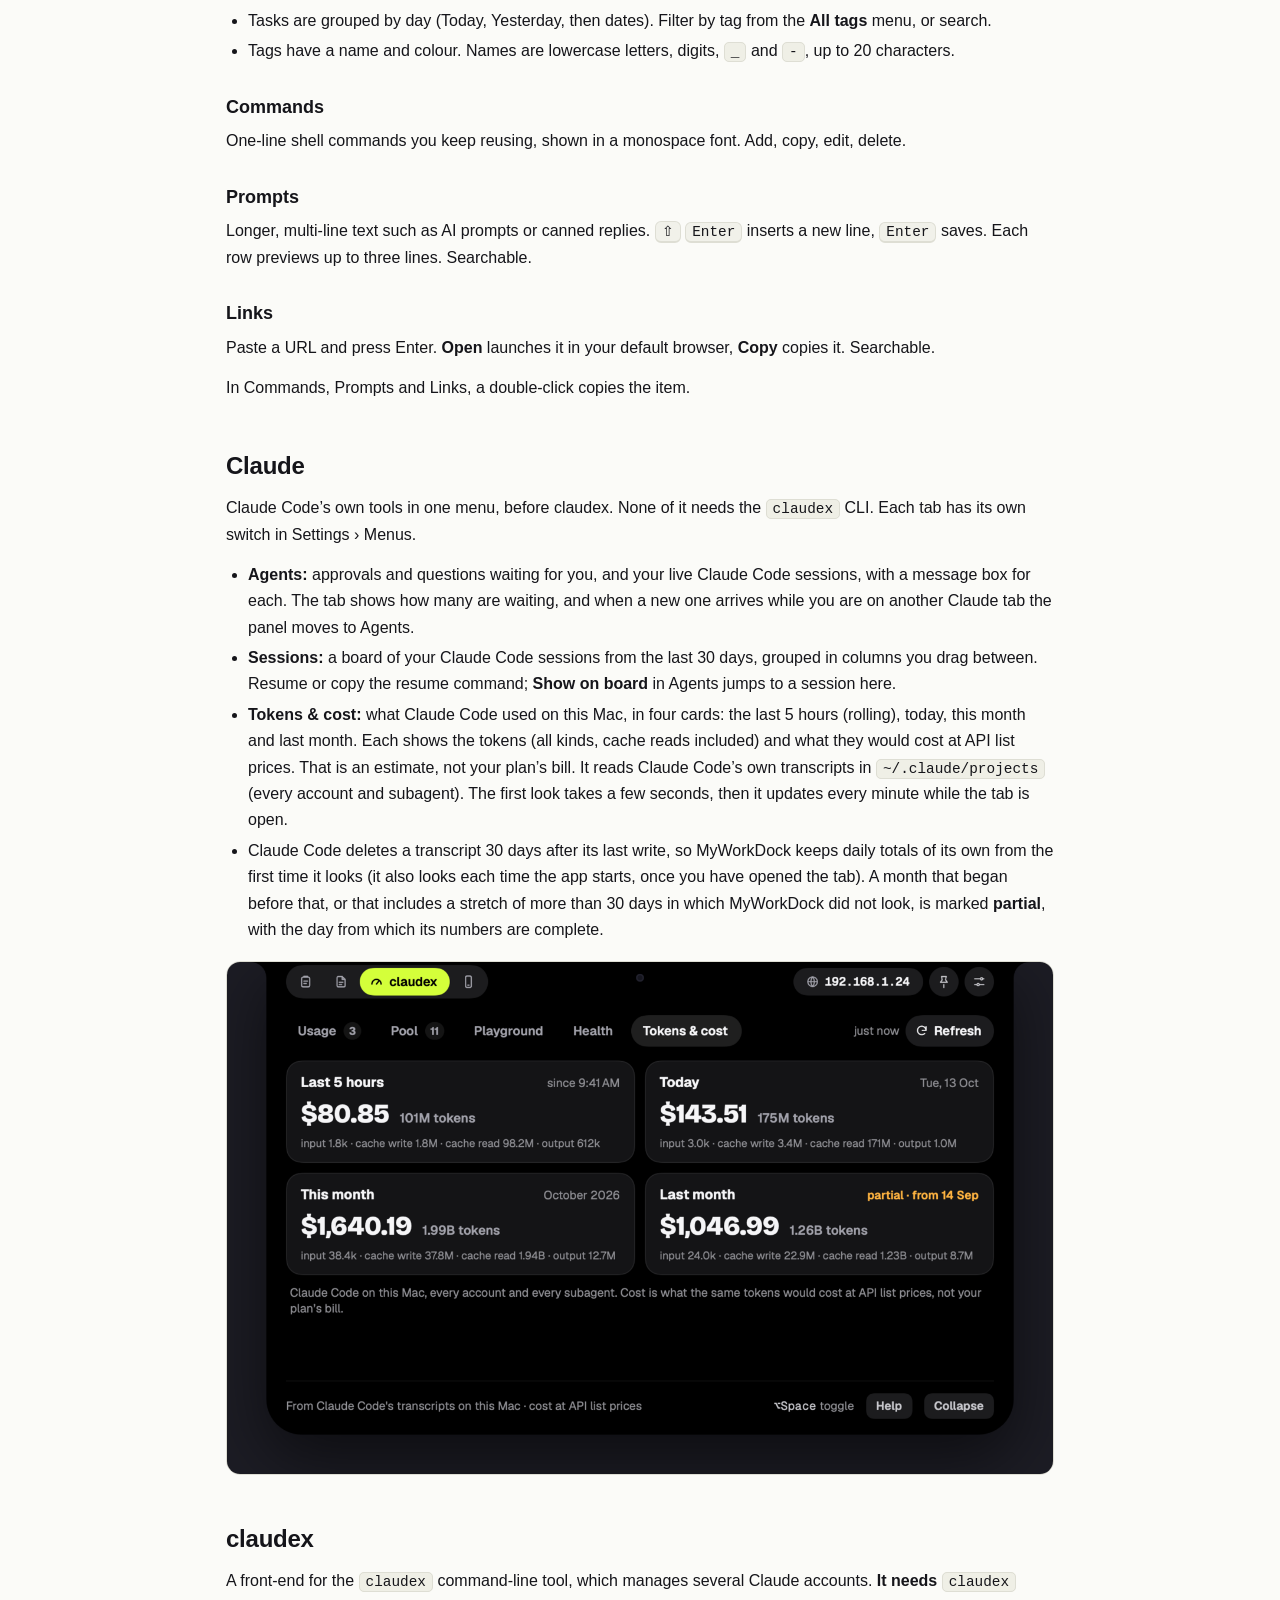
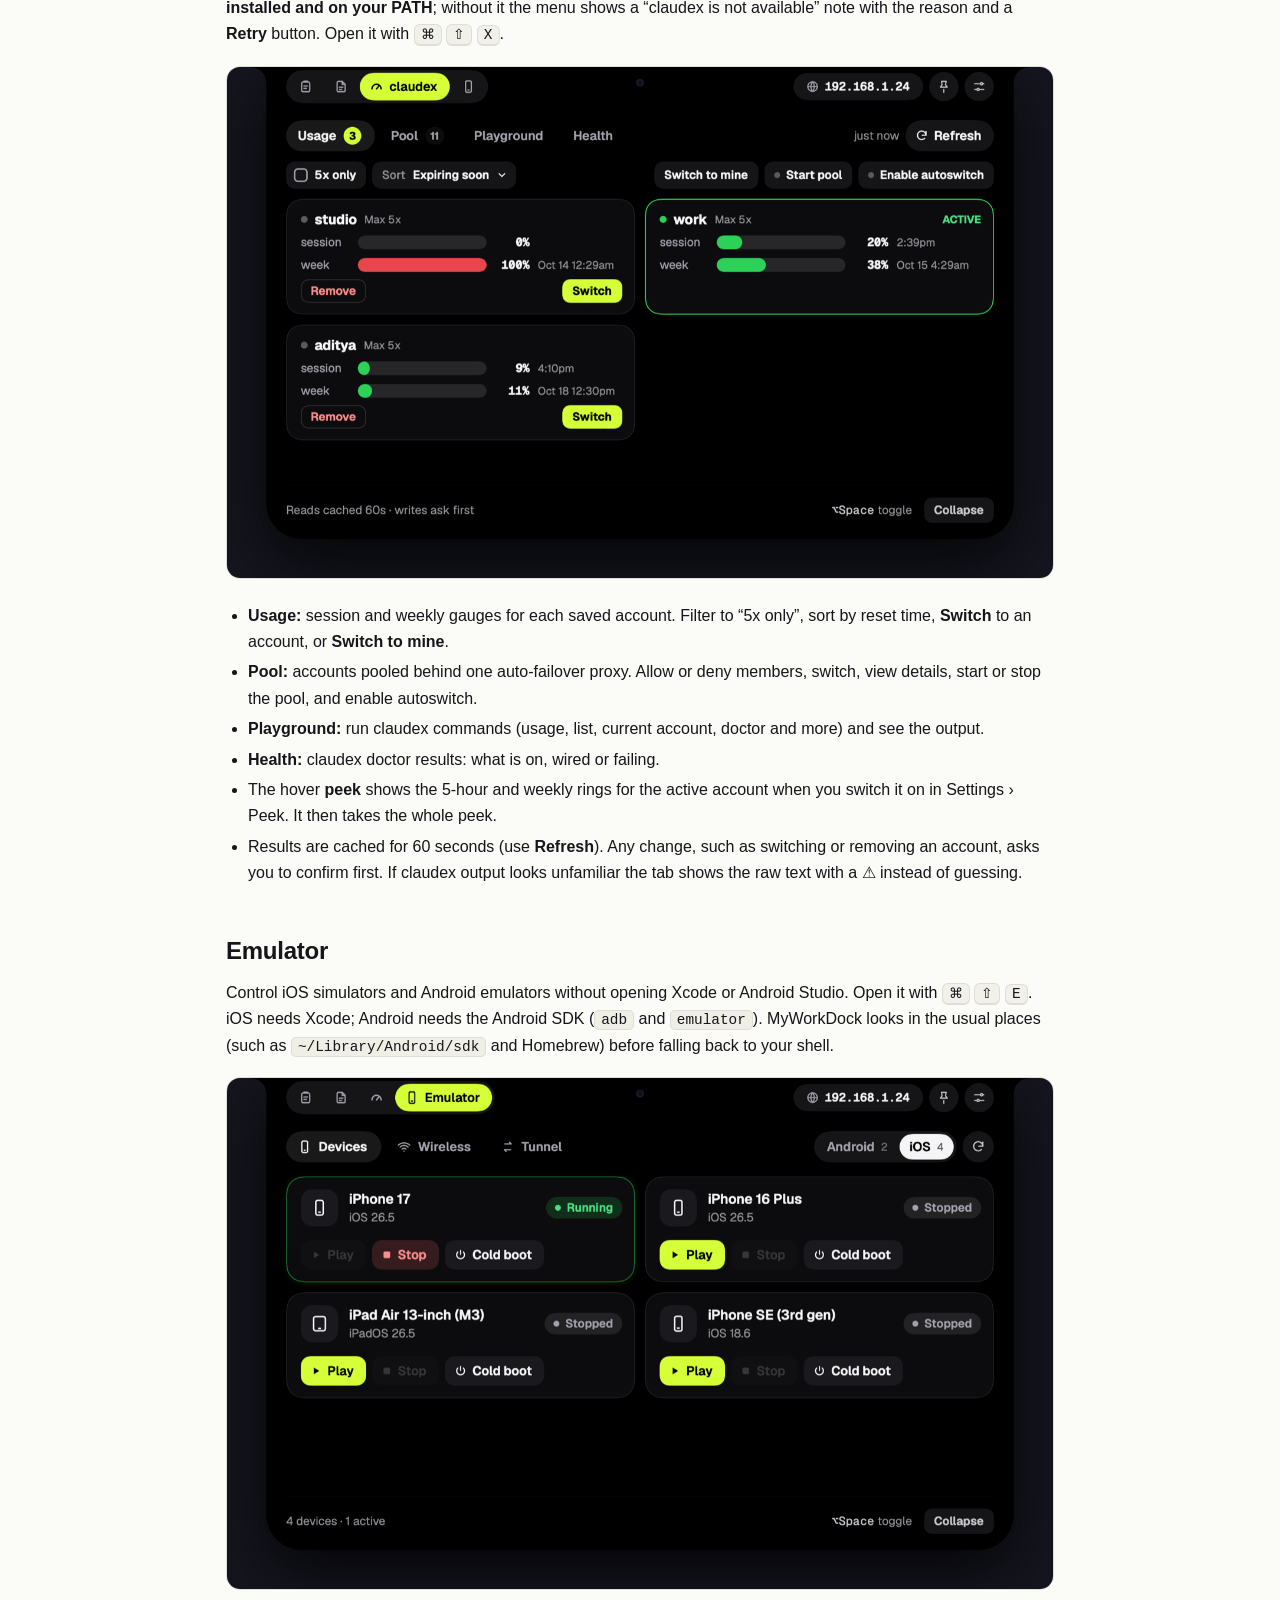
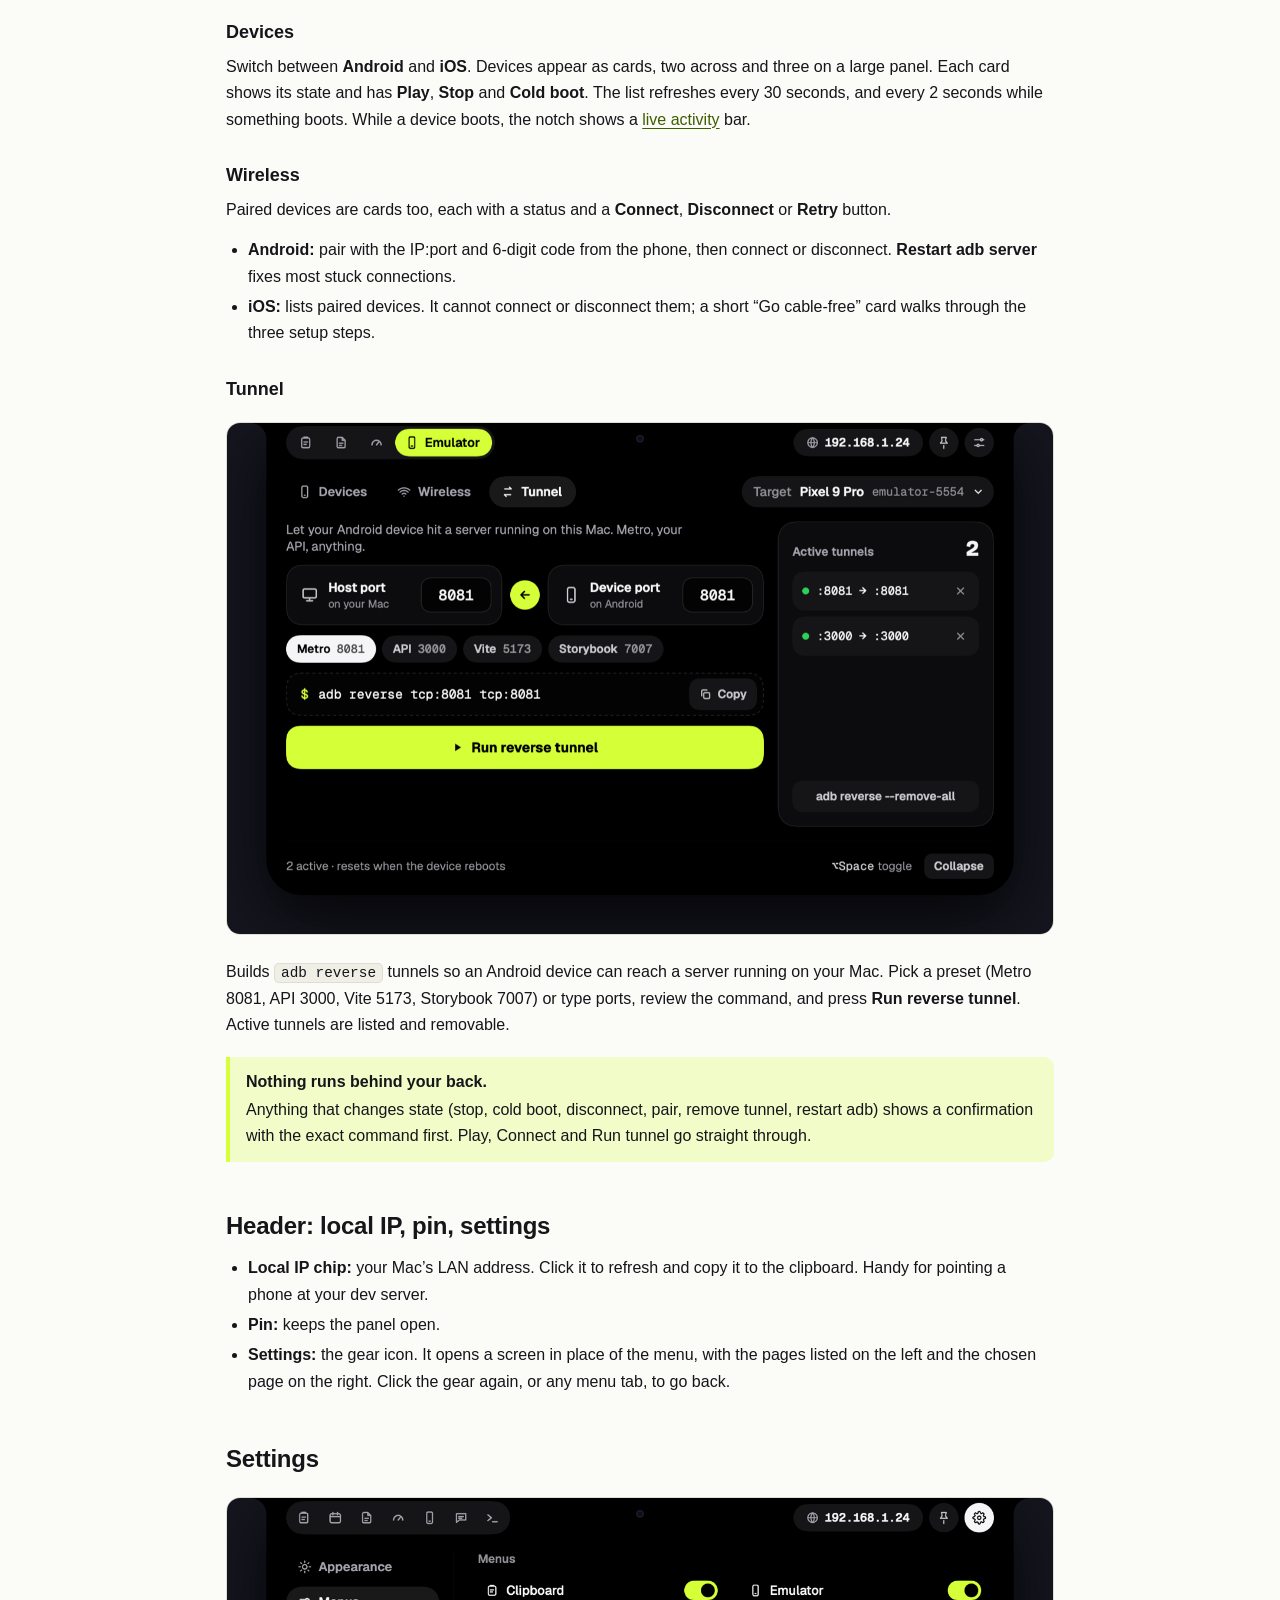
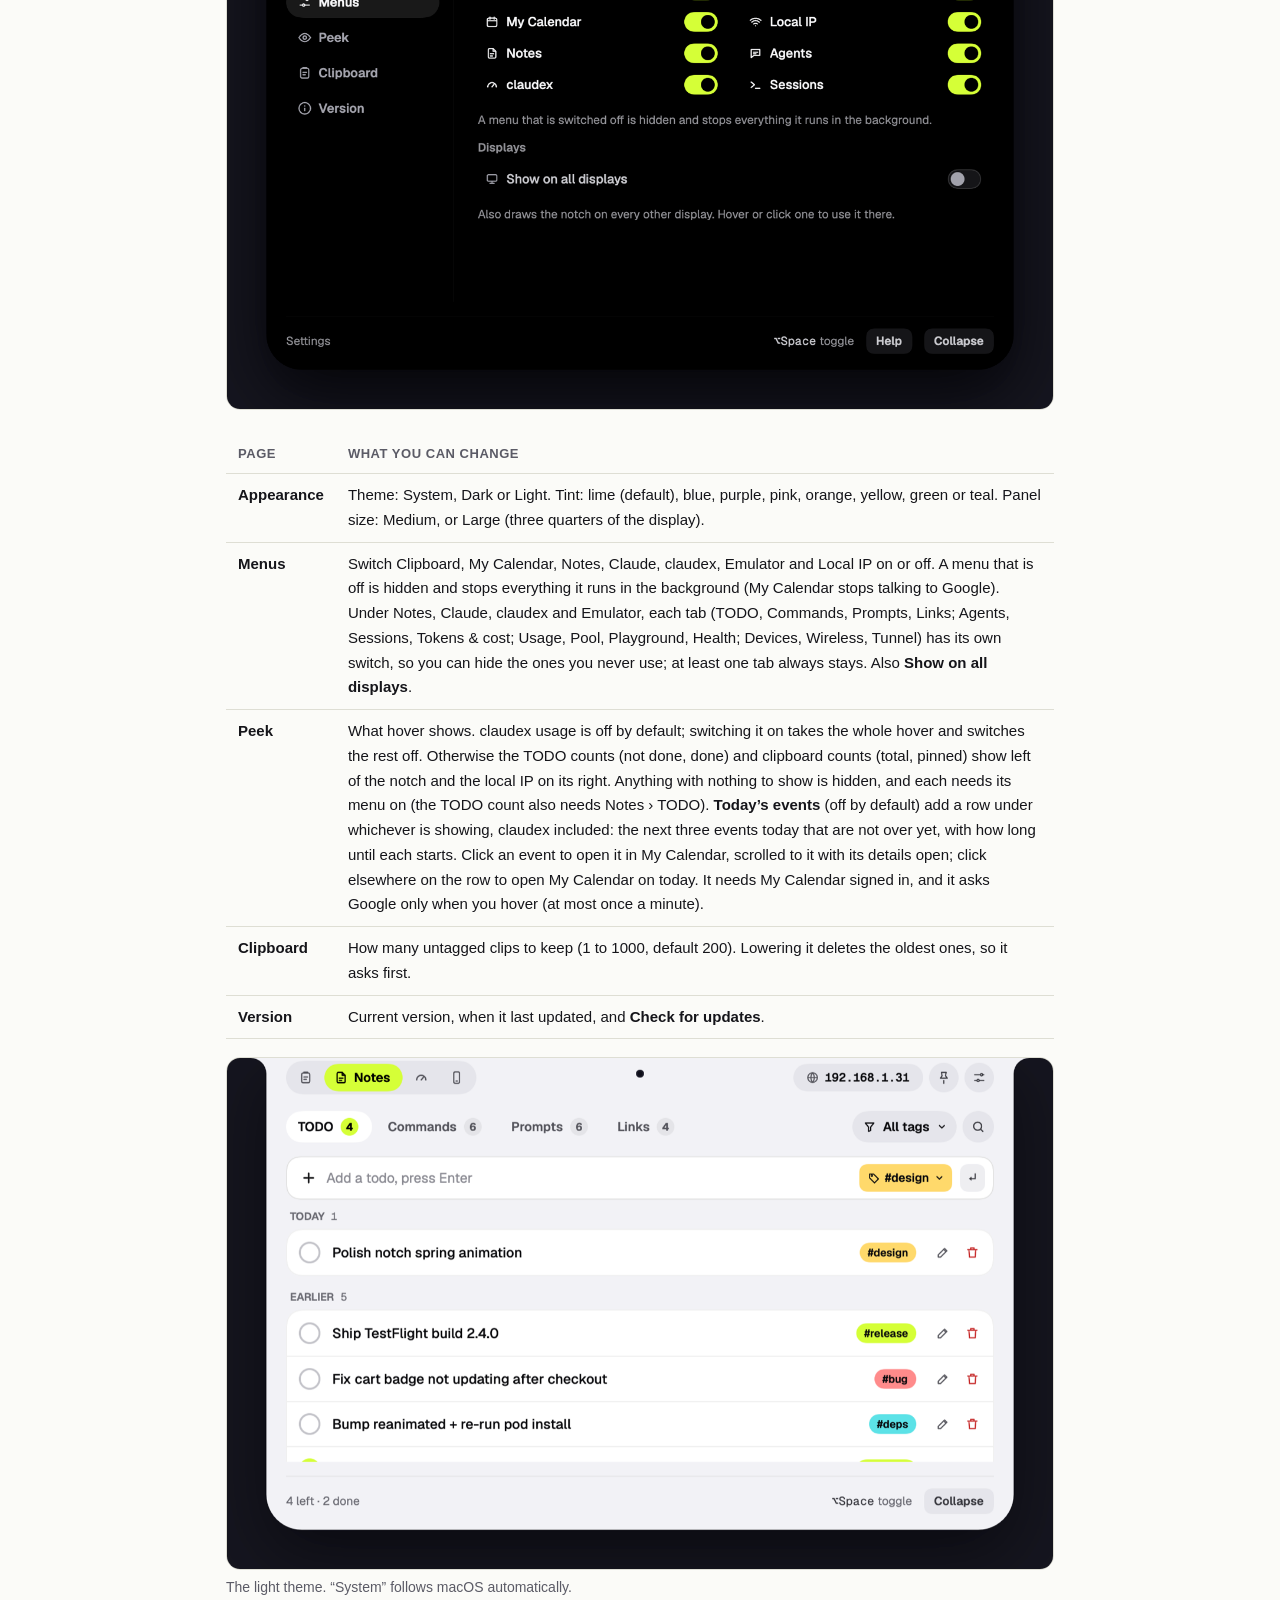
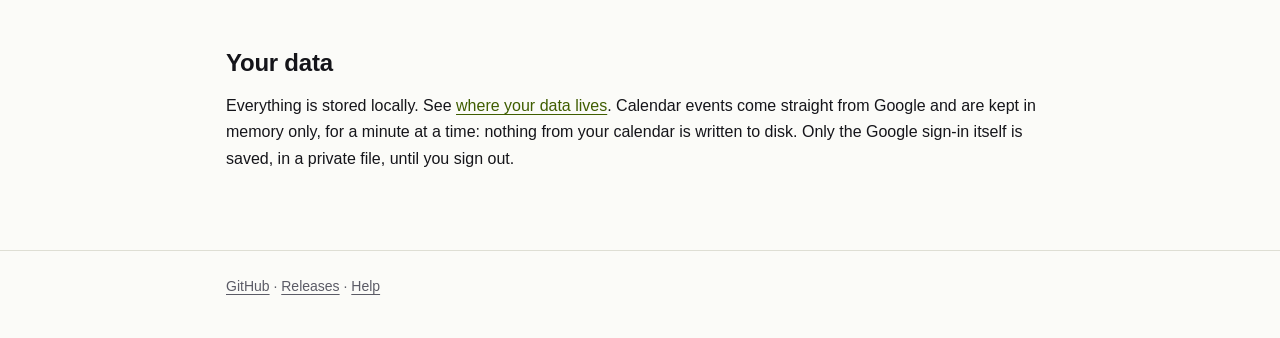
==== commit 6690fe5a: "feat(claude): one Claude menu for Agents, Sessions and Tokens & cost Agents and Sessions leave the m" ====
--- a/docs/features.html
+++ b/docs/features.html
@@ -79,8 +79,20 @@
   <p>Paste a URL and press Enter. <strong>Open</strong> launches it in your default browser, <strong>Copy</strong> copies it. Searchable.</p>
   <p>In Commands, Prompts and Links, a double-click copies the item.</p>
 
+  <h2 id="claude">Claude</h2>
+  <p>Claude Code’s own tools in one menu, before claudex. None of it needs the <code>claudex</code> CLI. Each tab has its own switch in Settings › Menus.</p>
+  <ul>
+    <li><strong>Agents:</strong> approvals and questions waiting for you, and your live Claude Code sessions, with a message box for each. The tab shows how many are waiting, and when a new one arrives while you are on another Claude tab the panel moves to Agents.</li>
+    <li><strong>Sessions:</strong> a board of your Claude Code sessions from the last 30 days, grouped in columns you drag between. Resume or copy the resume command; <strong>Show on board</strong> in Agents jumps to a session here.</li>
+    <li><strong>Tokens &amp; cost:</strong> what Claude Code used on this Mac, in four cards: the last 5 hours (rolling), today, this month and last month. Each shows the tokens (all kinds, cache reads included) and what they would cost at API list prices. That is an estimate, not your plan’s bill. It reads Claude Code’s own transcripts in <code>~/.claude/projects</code> (every account and subagent). The first look takes a few seconds, then it updates every minute while the tab is open.</li>
+    <li>Claude Code deletes a transcript 30 days after its last write, so MyWorkDock keeps daily totals of its own from the first time it looks (it also looks each time the app starts, once you have opened the tab). A month that began before that, or that includes a stretch of more than 30 days in which MyWorkDock did not look, is marked <strong>partial</strong>, with the day from which its numbers are complete.</li>
+  </ul>
+  <figure class="shot">
+    <img src="assets/shots/claudex-tokens.png" alt="Tokens and cost tab with cards for the last 5 hours, today, this month and last month" width="1400" height="867">
+  </figure>
+
   <h2 id="claudex">claudex</h2>
-  <p>A front-end for the <code>claudex</code> command-line tool, which manages several Claude accounts, plus <strong>Tokens &amp; cost</strong>, which does not need it. <strong>Usage, Pool, Playground and Health need <code>claudex</code> installed and on your PATH</strong>; without it they are hidden behind a “claudex is not available” note with the reason and a <strong>Retry</strong> button, and only Tokens &amp; cost is left. Open it with <kbd>⌘</kbd> <kbd>⇧</kbd> <kbd>X</kbd>.</p>
+  <p>A front-end for the <code>claudex</code> command-line tool, which manages several Claude accounts. <strong>It needs <code>claudex</code> installed and on your PATH</strong>; without it the menu shows a “claudex is not available” note with the reason and a <strong>Retry</strong> button. Open it with <kbd>⌘</kbd> <kbd>⇧</kbd> <kbd>X</kbd>.</p>
   <figure class="shot">
     <img src="assets/shots/claudex.png" alt="claudex tab with session and weekly usage gauges per account" width="1400" height="867">
   </figure>
@@ -89,15 +101,9 @@
     <li><strong>Pool:</strong> accounts pooled behind one auto-failover proxy. Allow or deny members, switch, view details, start or stop the pool, and enable autoswitch.</li>
     <li><strong>Playground:</strong> run claudex commands (usage, list, current account, doctor and more) and see the output.</li>
     <li><strong>Health:</strong> claudex doctor results: what is on, wired or failing.</li>
-    <li><strong>Tokens &amp; cost:</strong> what Claude Code used on this Mac, in four cards: the last 5 hours (rolling), today, this month and last month. Each shows the tokens (all kinds, cache reads included) and what they would cost at API list prices. That is an estimate, not your plan’s bill. It reads Claude Code’s own transcripts in <code>~/.claude/projects</code> (every account and subagent), so it needs no claudex. The first look takes a few seconds, then it updates every minute while the tab is open.</li>
-    <li>Claude Code deletes a transcript 30 days after its last write, so MyWorkDock keeps daily totals of its own from the first time it looks (it also looks each time the app starts, once you have opened the tab). A month that began before that, or that includes a stretch of more than 30 days in which MyWorkDock did not look, is marked <strong>partial</strong>, with the day from which its numbers are complete.</li>
     <li>The hover <strong>peek</strong> shows the 5-hour and weekly rings for the active account when you switch it on in Settings › Peek. It then takes the whole peek.</li>
     <li>Results are cached for 60 seconds (use <strong>Refresh</strong>). Any change, such as switching or removing an account, asks you to confirm first. If claudex output looks unfamiliar the tab shows the raw text with a ⚠ instead of guessing.</li>
   </ul>
-
-  <figure class="shot">
-    <img src="assets/shots/claudex-tokens.png" alt="Tokens and cost tab with cards for the last 5 hours, today, this month and last month" width="1400" height="867">
-  </figure>
 
   <h2 id="emulator">Emulator</h2>
   <p>Control iOS simulators and Android emulators without opening Xcode or Android Studio. Open it with <kbd>⌘</kbd> <kbd>⇧</kbd> <kbd>E</kbd>. iOS needs Xcode; Android needs the Android SDK (<code>adb</code> and <code>emulator</code>). MyWorkDock looks in the usual places (such as <code>~/Library/Android/sdk</code> and Homebrew) before falling back to your shell.</p>
@@ -137,7 +143,7 @@
     <thead><tr><th>Page</th><th>What you can change</th></tr></thead>
     <tbody>
       <tr><td><strong>Appearance</strong></td><td>Theme: System, Dark or Light. Tint: lime (default), blue, purple, pink, orange, yellow, green or teal. Panel size: Medium, or Large (three quarters of the display).</td></tr>
-      <tr><td><strong>Menus</strong></td><td>Switch Clipboard, My Calendar, Notes, claudex, Emulator and Local IP on or off. A menu that is off is hidden and stops everything it runs in the background (My Calendar stops talking to Google). Under Notes, claudex and Emulator, each tab (TODO, Commands, Prompts, Links; Usage, Pool, Playground, Health, Tokens &amp; cost; Devices, Wireless, Tunnel) has its own switch, so you can hide the ones you never use; at least one tab always stays. Also <strong>Show on all displays</strong>.</td></tr>
+      <tr><td><strong>Menus</strong></td><td>Switch Clipboard, My Calendar, Notes, Claude, claudex, Emulator and Local IP on or off. A menu that is off is hidden and stops everything it runs in the background (My Calendar stops talking to Google). Under Notes, Claude, claudex and Emulator, each tab (TODO, Commands, Prompts, Links; Agents, Sessions, Tokens &amp; cost; Usage, Pool, Playground, Health; Devices, Wireless, Tunnel) has its own switch, so you can hide the ones you never use; at least one tab always stays. Also <strong>Show on all displays</strong>.</td></tr>
       <tr><td><strong>Peek</strong></td><td>What hover shows. claudex usage is off by default; switching it on takes the whole hover and switches the rest off. Otherwise the TODO counts (not done, done) and clipboard counts (total, pinned) show left of the notch and the local IP on its right. Anything with nothing to show is hidden, and each needs its menu on (the TODO count also needs Notes › TODO). <strong>Today’s events</strong> (off by default) add a row under whichever is showing, claudex included: the next three events today that are not over yet, with how long until each starts. Click an event to open it in My Calendar, scrolled to it with its details open; click elsewhere on the row to open My Calendar on today. It needs My Calendar signed in, and it asks Google only when you hover (at most once a minute).</td></tr>
       <tr><td><strong>Clipboard</strong></td><td>How many untagged clips to keep (1 to 1000, default 200). Lowering it deletes the oldest ones, so it asks first.</td></tr>
       <tr><td><strong>Version</strong></td><td>Current version, when it last updated, and <strong>Check for updates</strong>.</td></tr>
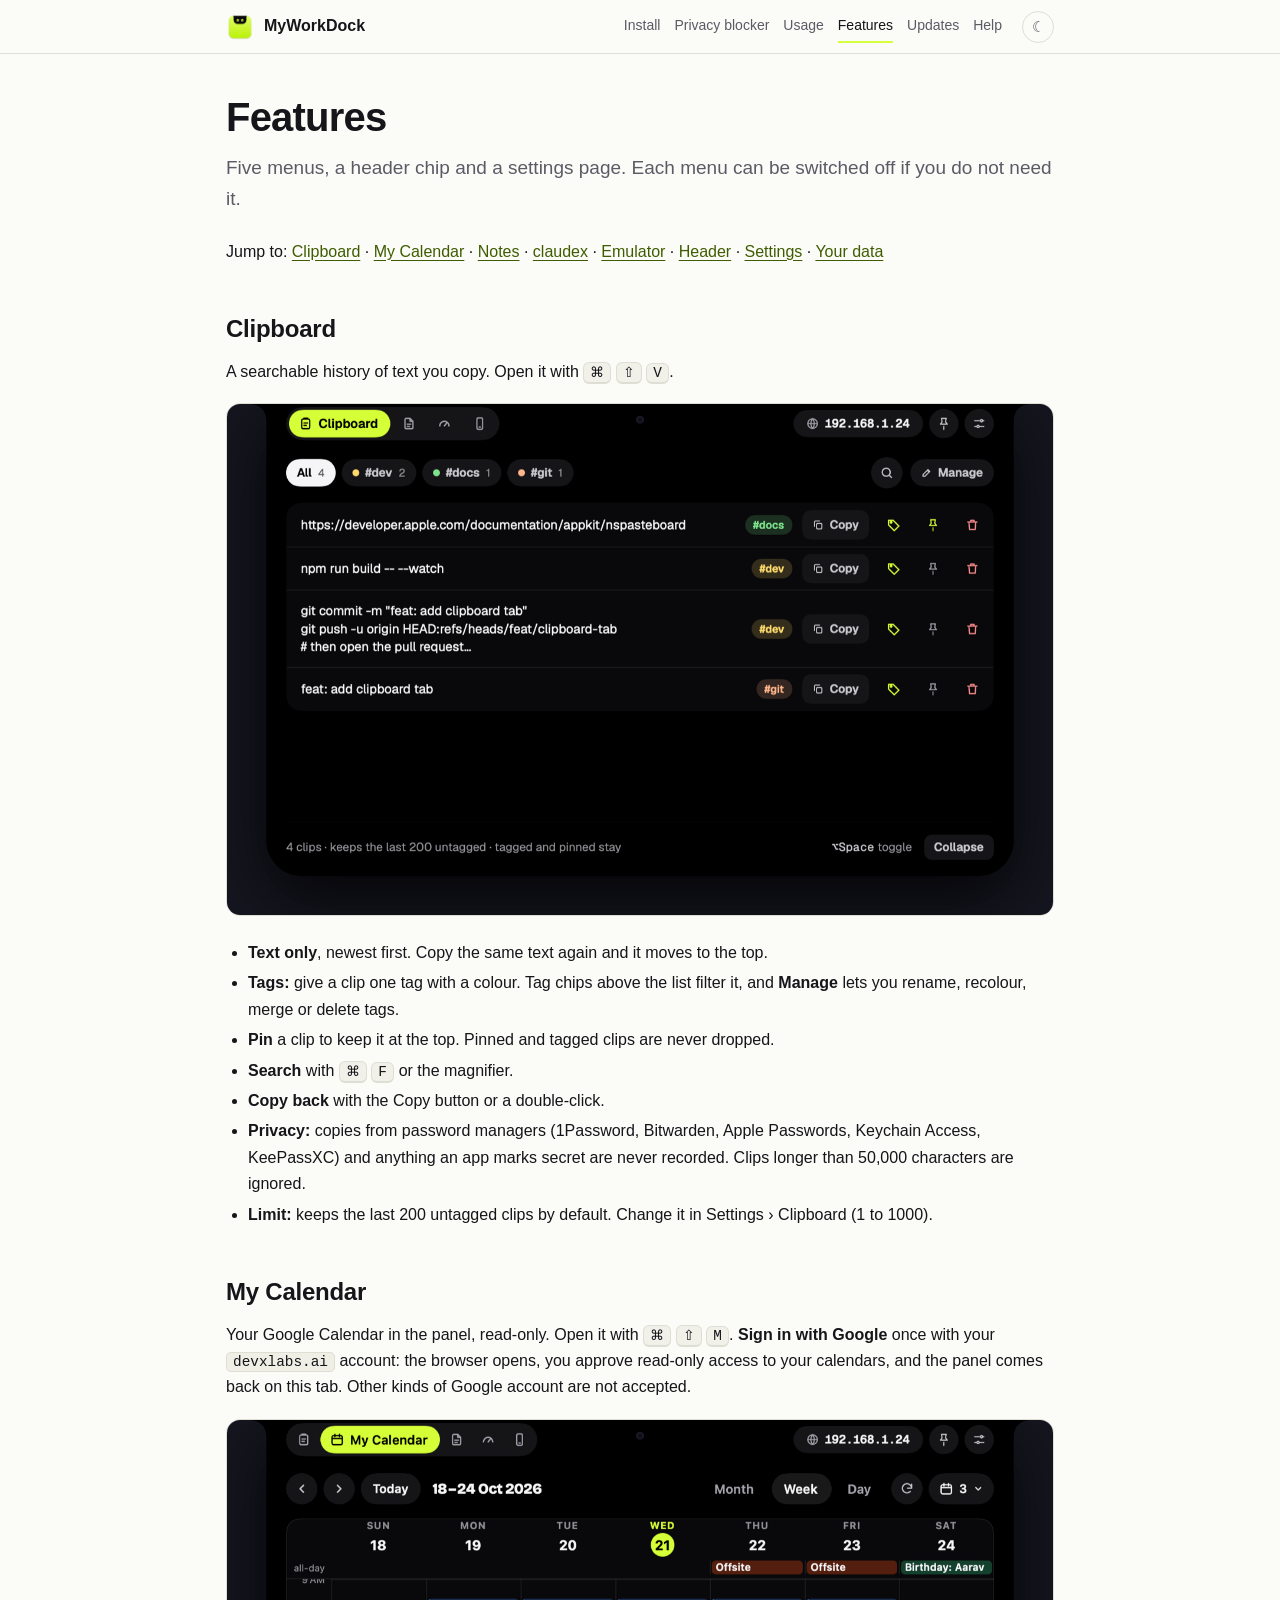
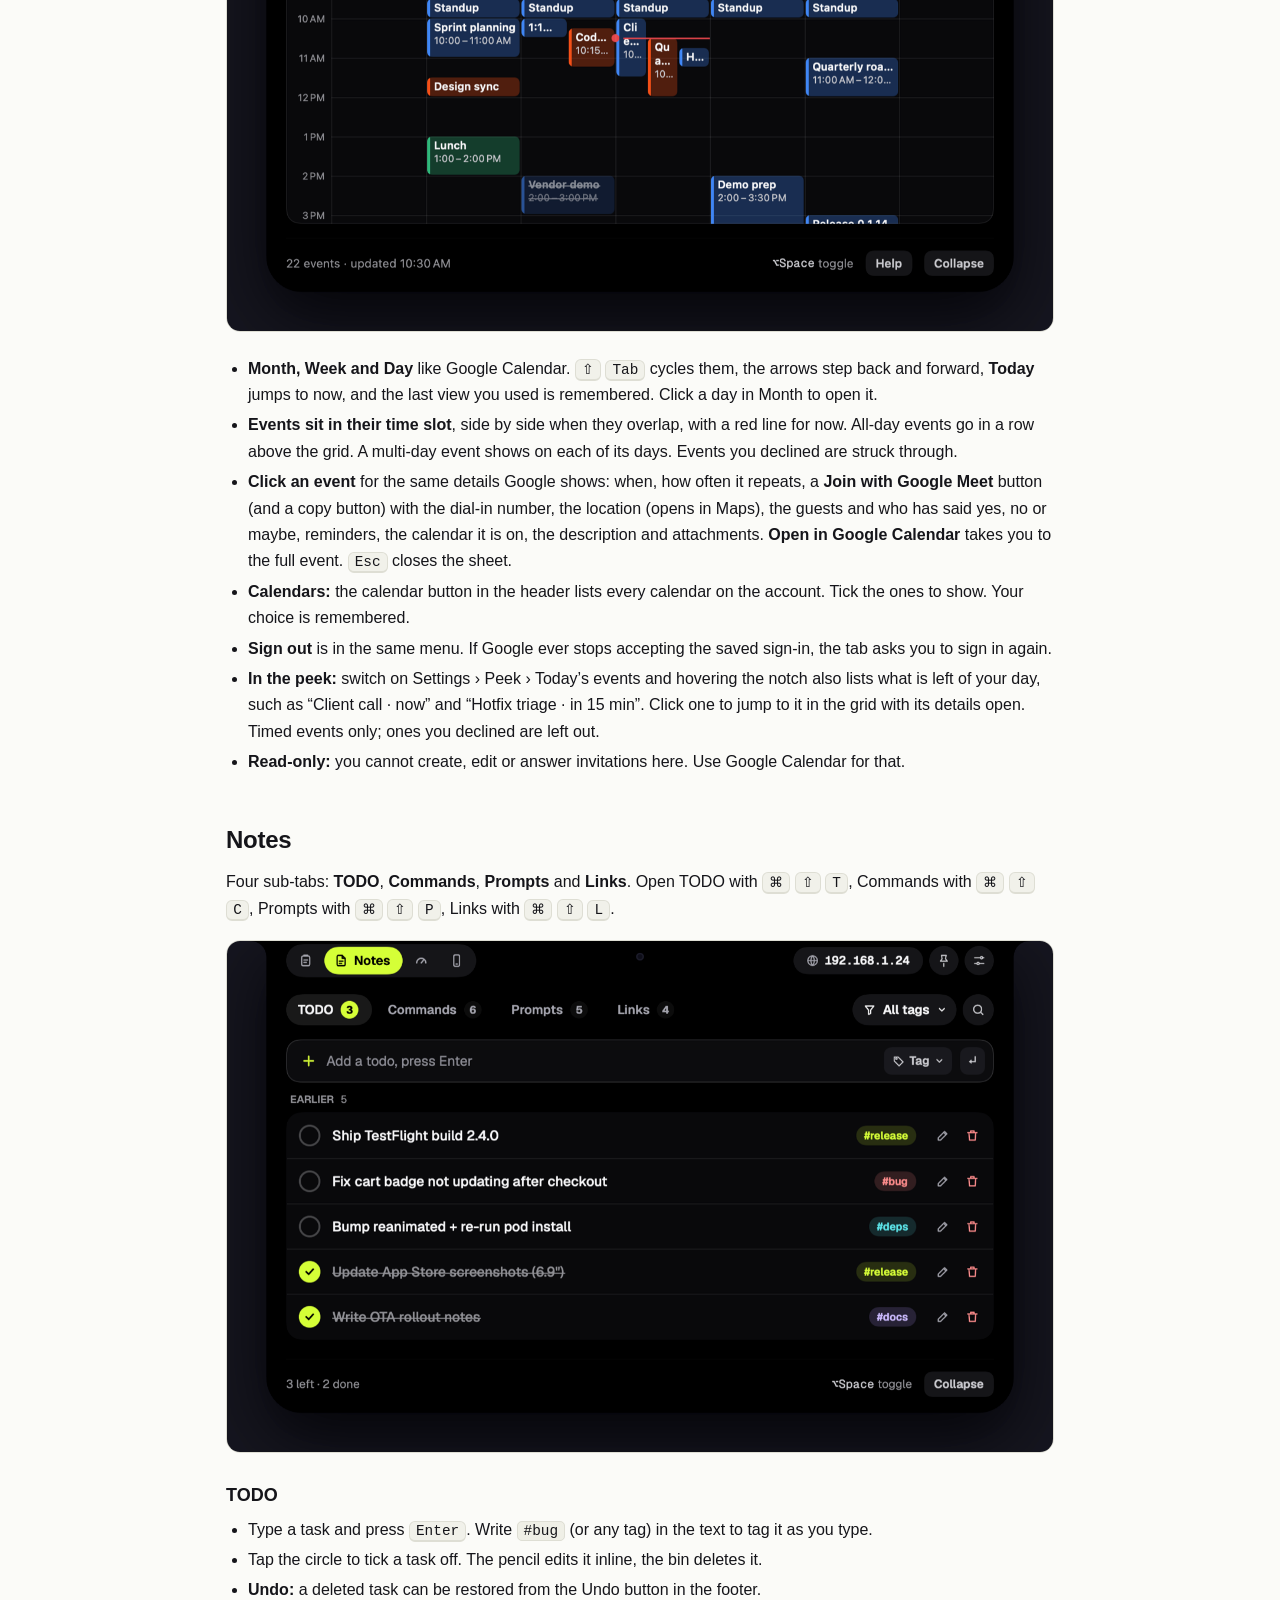
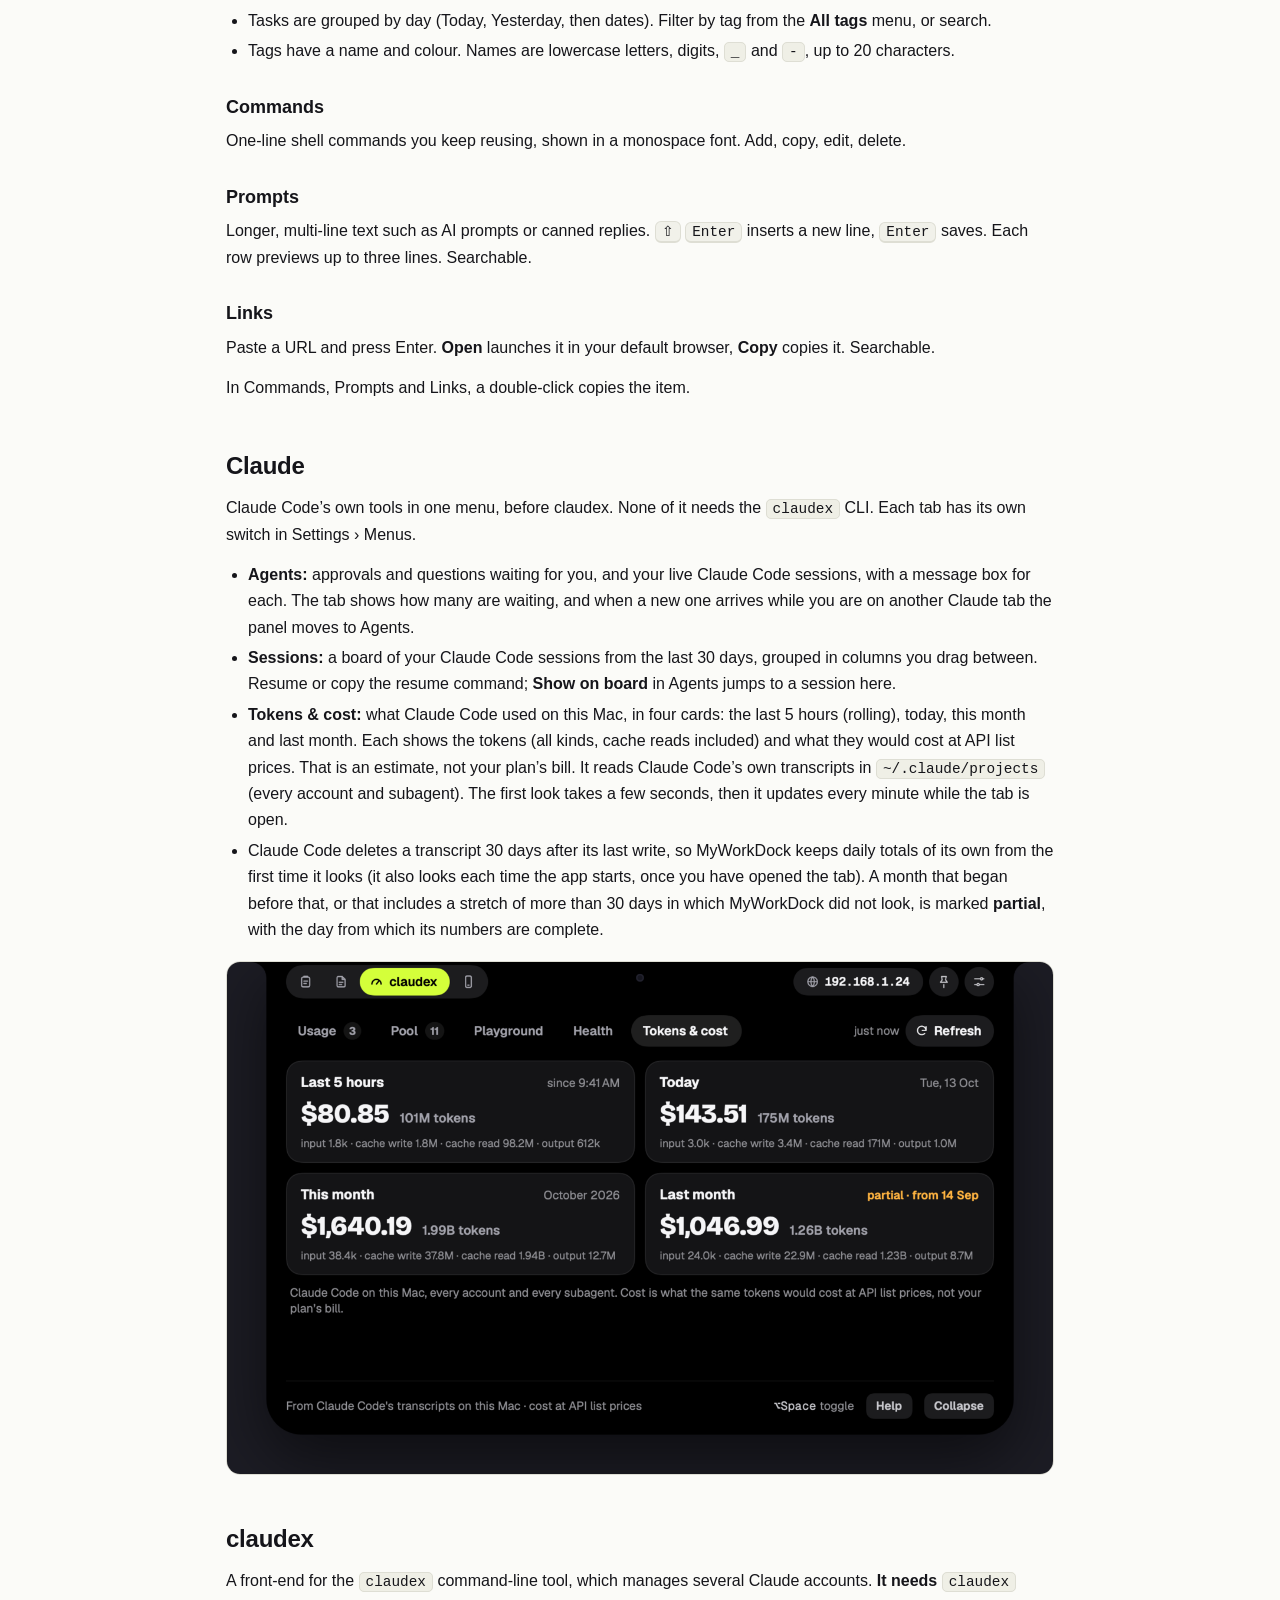
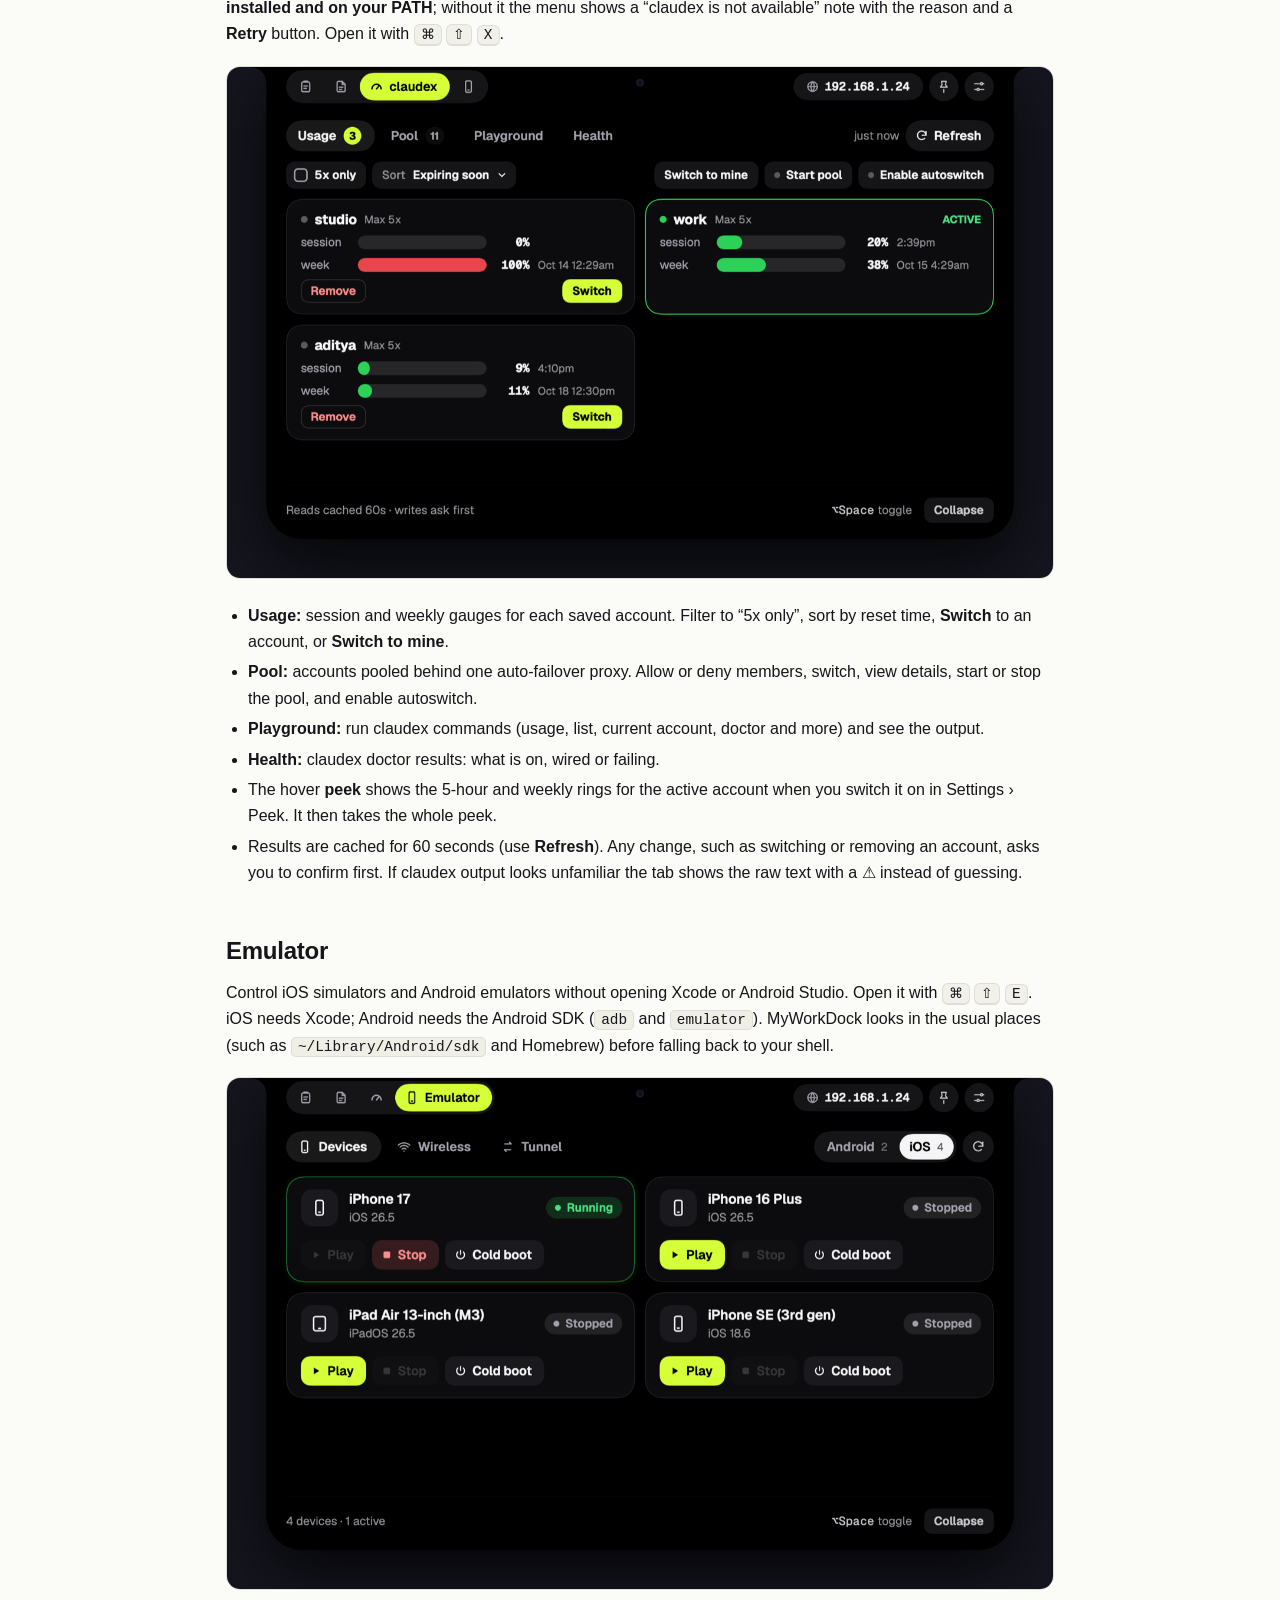
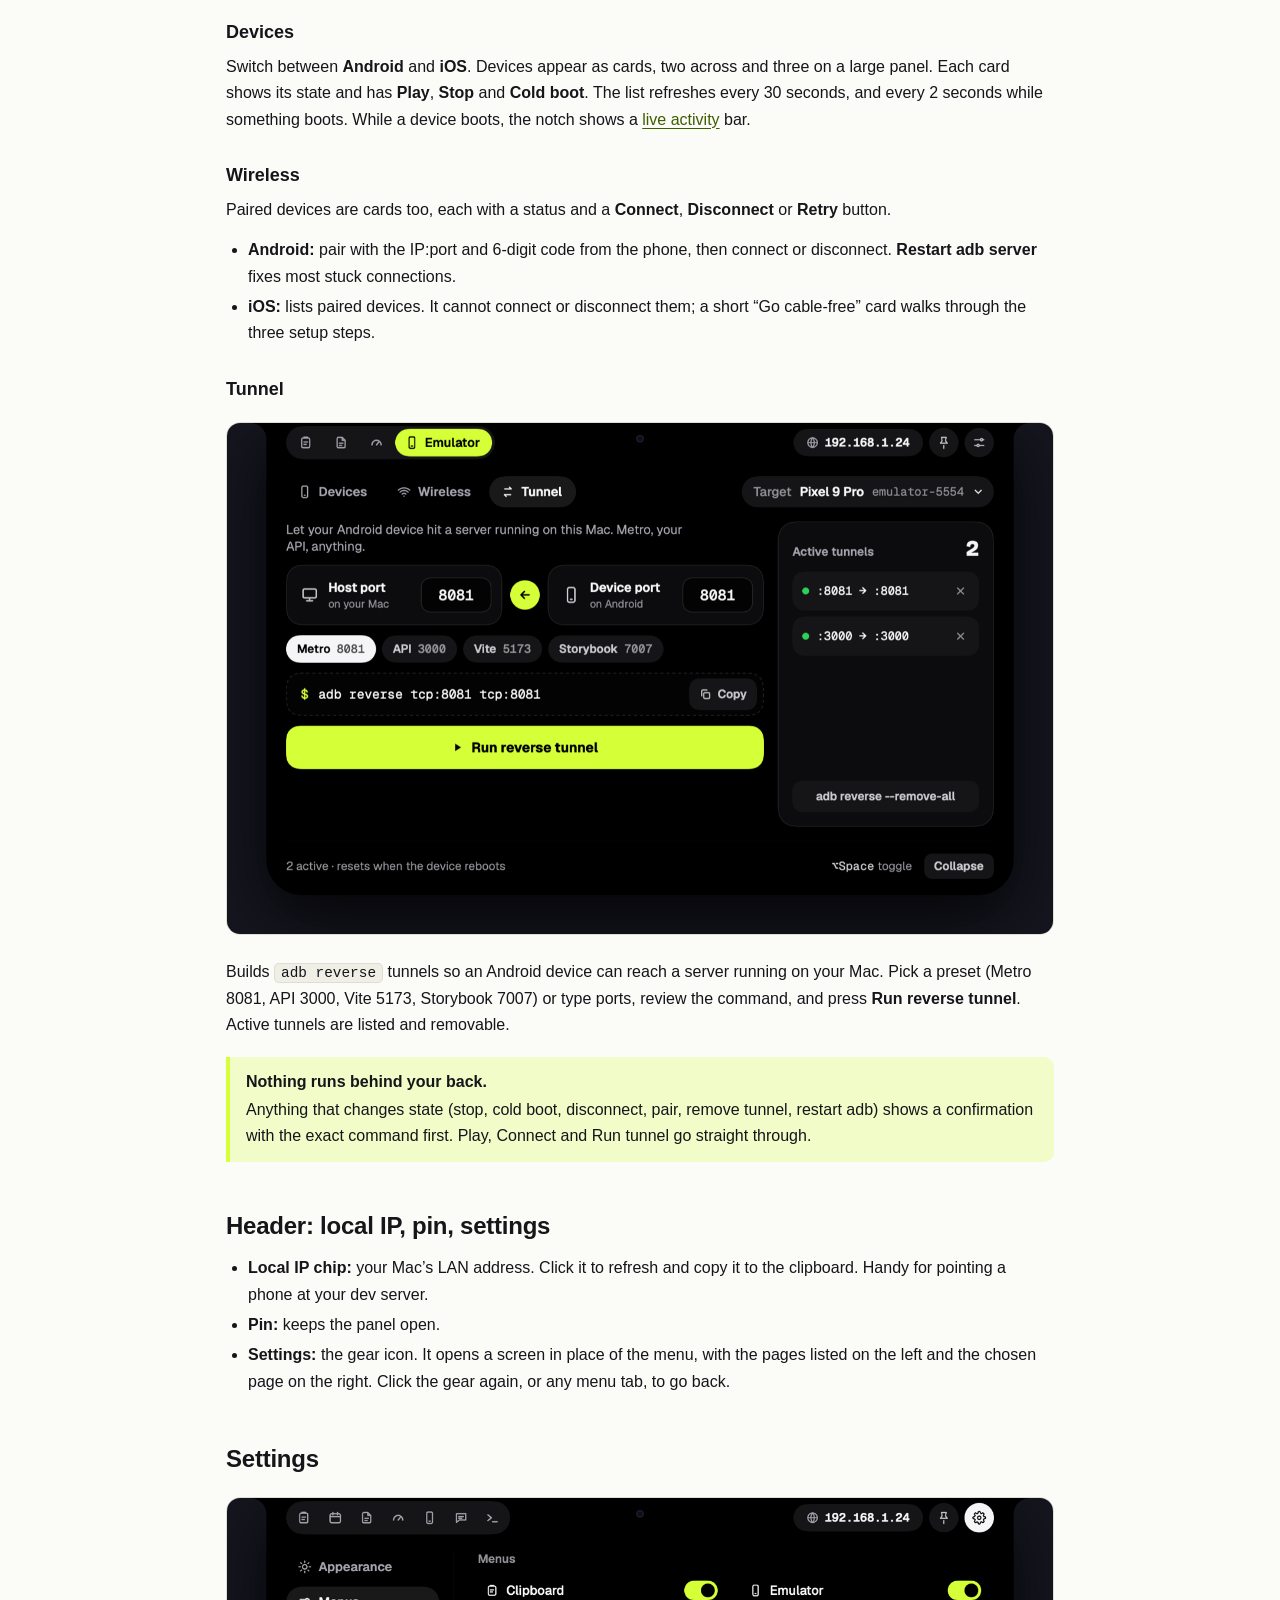
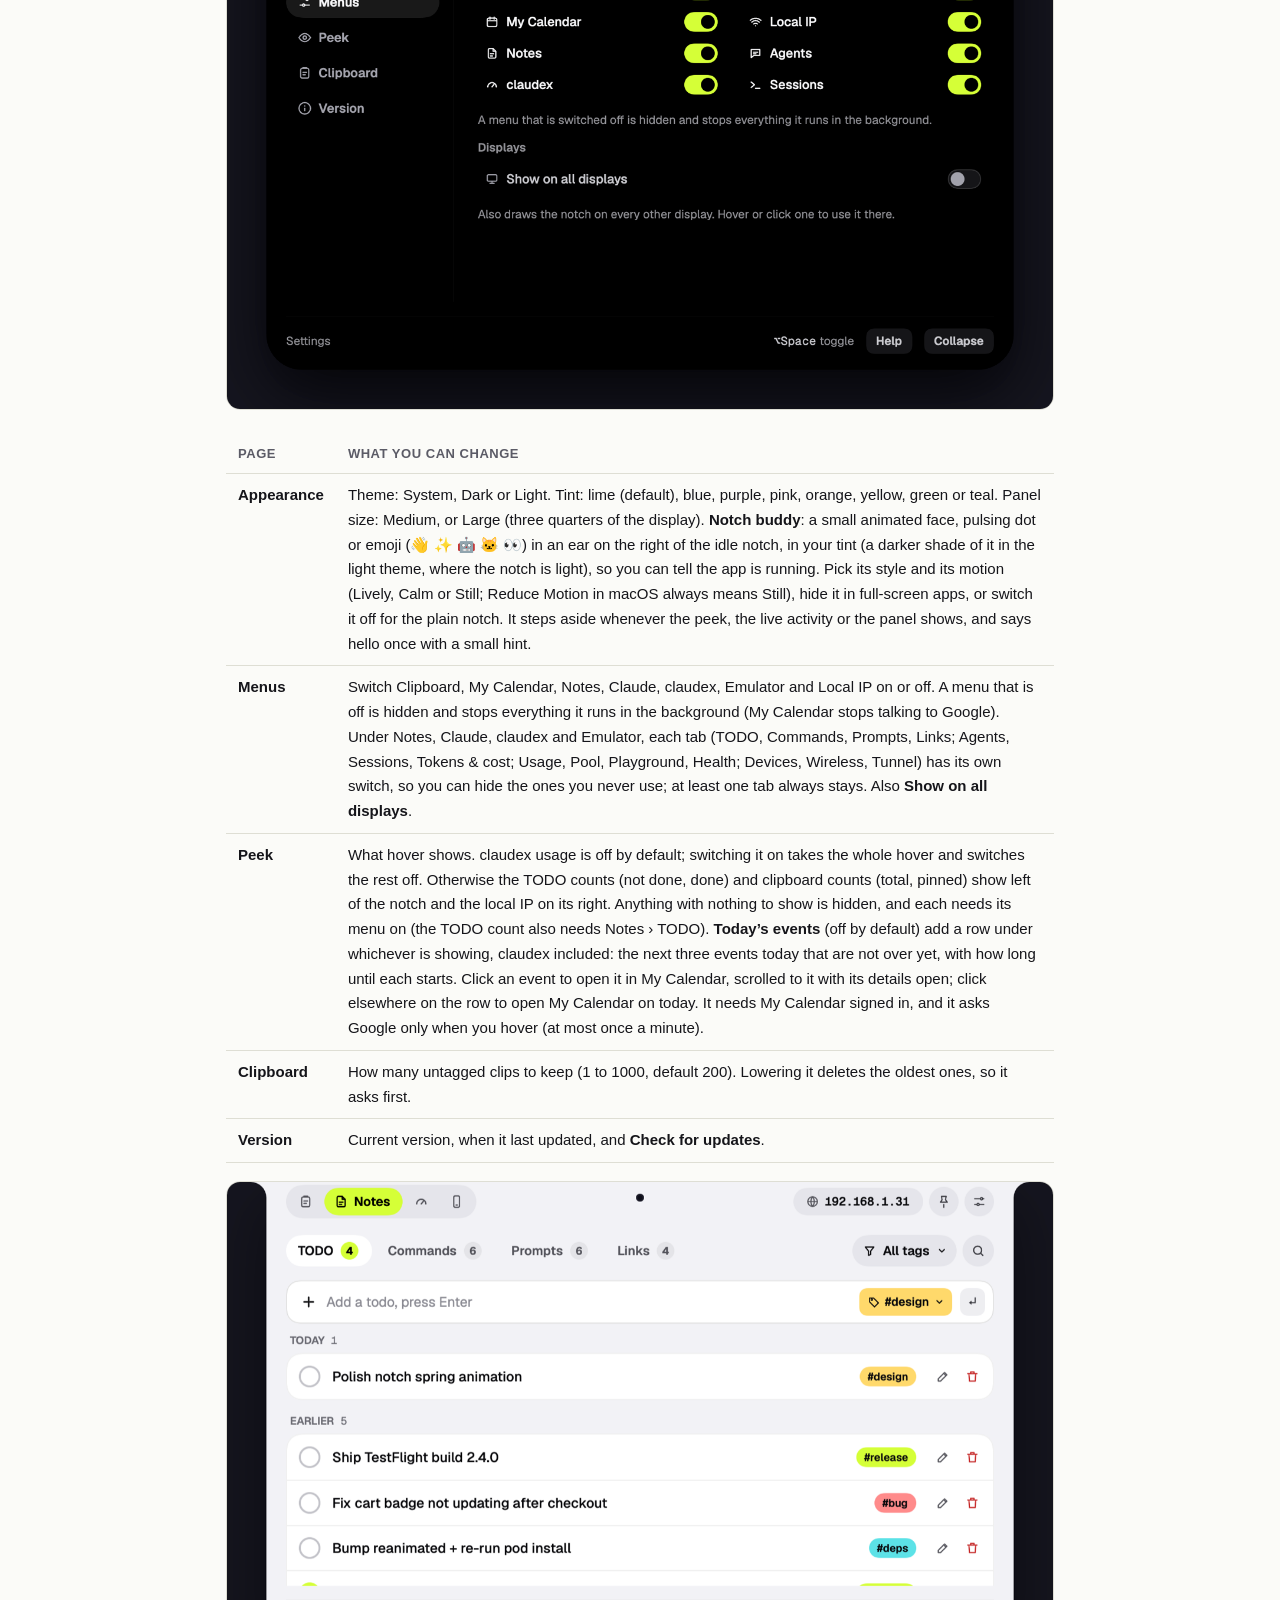
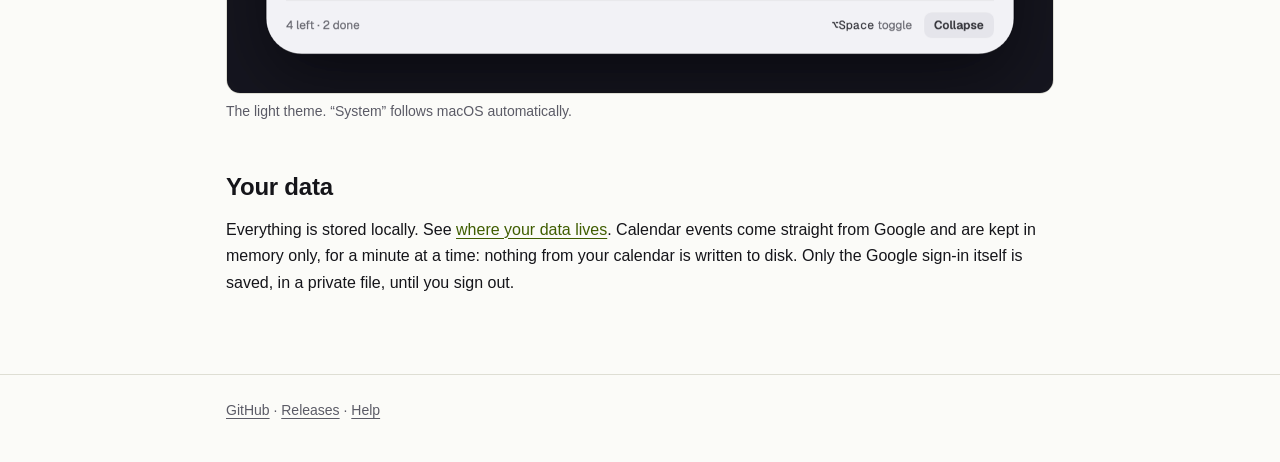
==== commit 0f1fbff3: "feat(buddy): notch buddy in the idle notch, with its Settings An animated icon in an ear on the righ" ====
--- a/docs/features.html
+++ b/docs/features.html
@@ -142,7 +142,7 @@
   <div class="table-wrap"><table>
     <thead><tr><th>Page</th><th>What you can change</th></tr></thead>
     <tbody>
-      <tr><td><strong>Appearance</strong></td><td>Theme: System, Dark or Light. Tint: lime (default), blue, purple, pink, orange, yellow, green or teal. Panel size: Medium, or Large (three quarters of the display).</td></tr>
+      <tr><td><strong>Appearance</strong></td><td>Theme: System, Dark or Light. Tint: lime (default), blue, purple, pink, orange, yellow, green or teal. Panel size: Medium, or Large (three quarters of the display). <strong>Notch buddy</strong>: a small animated face, pulsing dot or emoji (👋 ✨ 🤖 🐱 👀) in an ear on the right of the idle notch, in your tint (a darker shade of it in the light theme, where the notch is light), so you can tell the app is running. Pick its style and its motion (Lively, Calm or Still; Reduce Motion in macOS always means Still), hide it in full-screen apps, or switch it off for the plain notch. It steps aside whenever the peek, the live activity or the panel shows, and says hello once with a small hint.</td></tr>
       <tr><td><strong>Menus</strong></td><td>Switch Clipboard, My Calendar, Notes, Claude, claudex, Emulator and Local IP on or off. A menu that is off is hidden and stops everything it runs in the background (My Calendar stops talking to Google). Under Notes, Claude, claudex and Emulator, each tab (TODO, Commands, Prompts, Links; Agents, Sessions, Tokens &amp; cost; Usage, Pool, Playground, Health; Devices, Wireless, Tunnel) has its own switch, so you can hide the ones you never use; at least one tab always stays. Also <strong>Show on all displays</strong>.</td></tr>
       <tr><td><strong>Peek</strong></td><td>What hover shows. claudex usage is off by default; switching it on takes the whole hover and switches the rest off. Otherwise the TODO counts (not done, done) and clipboard counts (total, pinned) show left of the notch and the local IP on its right. Anything with nothing to show is hidden, and each needs its menu on (the TODO count also needs Notes › TODO). <strong>Today’s events</strong> (off by default) add a row under whichever is showing, claudex included: the next three events today that are not over yet, with how long until each starts. Click an event to open it in My Calendar, scrolled to it with its details open; click elsewhere on the row to open My Calendar on today. It needs My Calendar signed in, and it asks Google only when you hover (at most once a minute).</td></tr>
       <tr><td><strong>Clipboard</strong></td><td>How many untagged clips to keep (1 to 1000, default 200). Lowering it deletes the oldest ones, so it asks first.</td></tr>
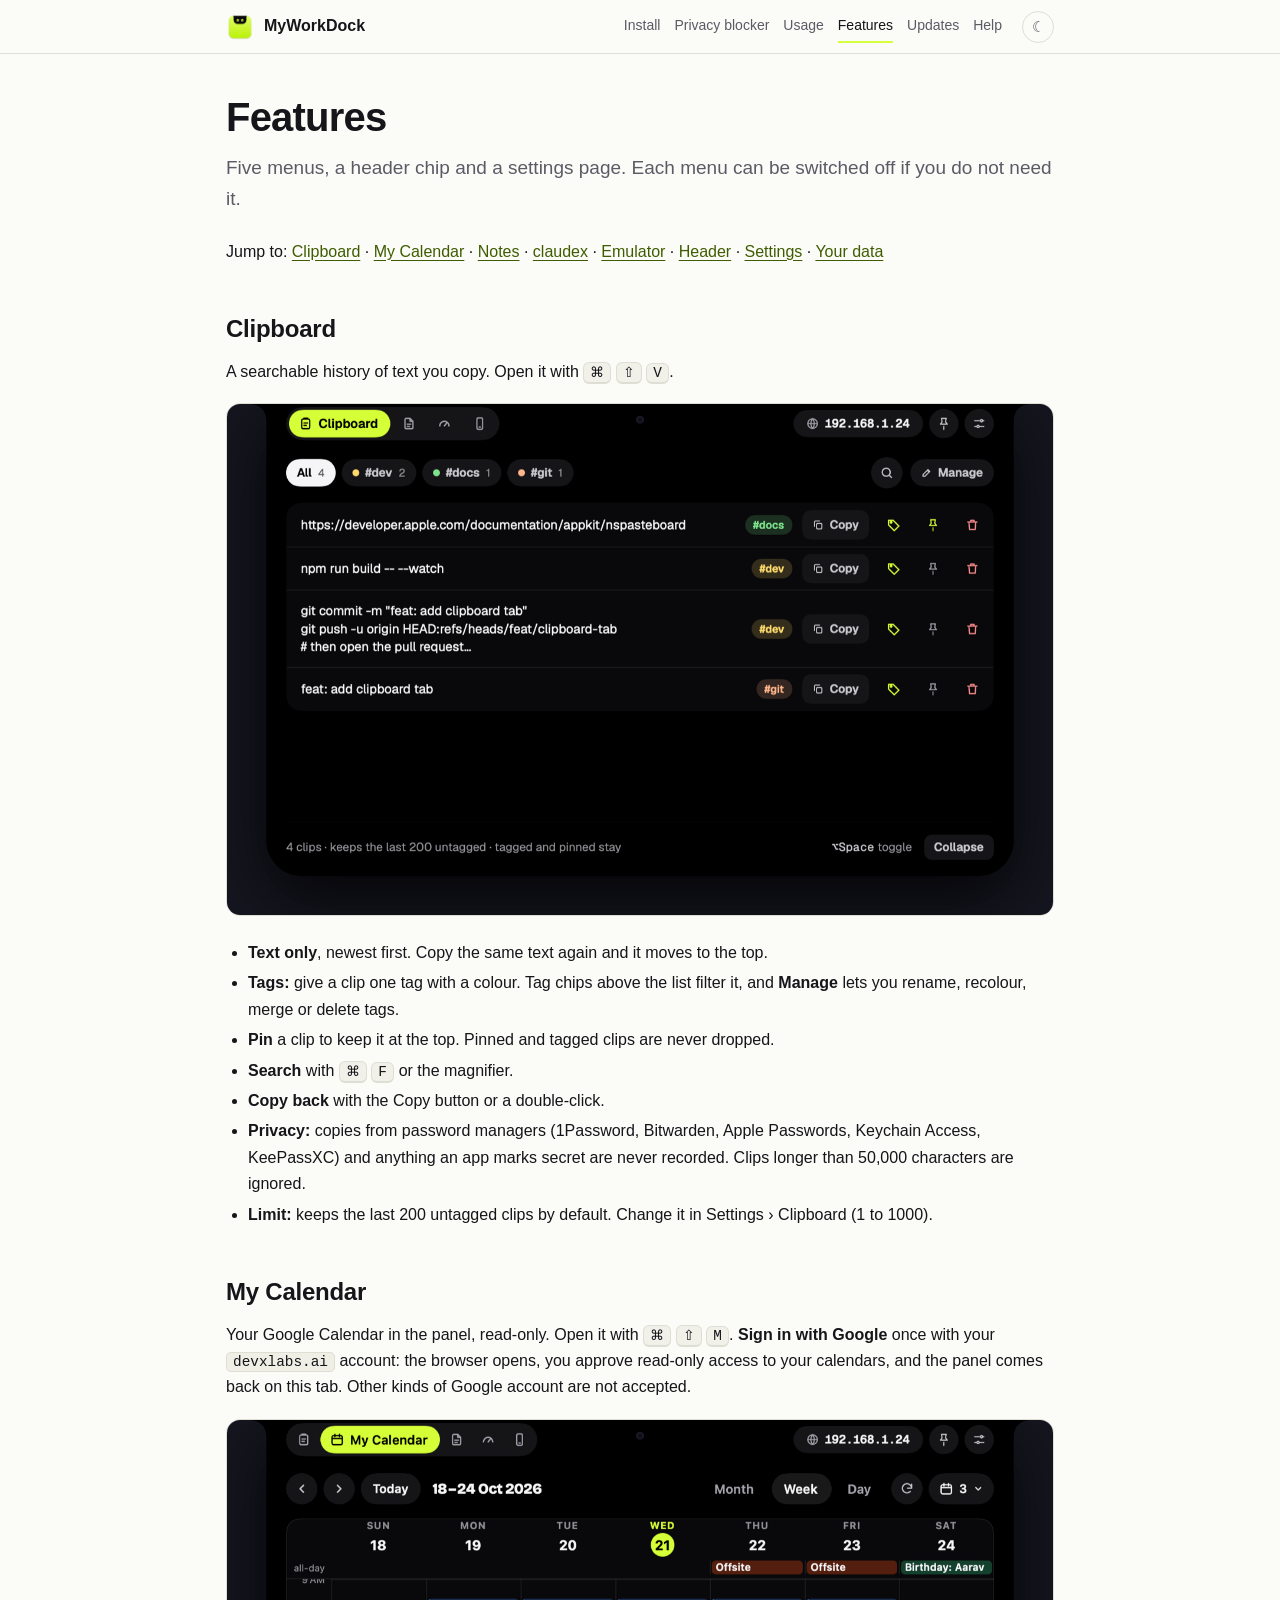
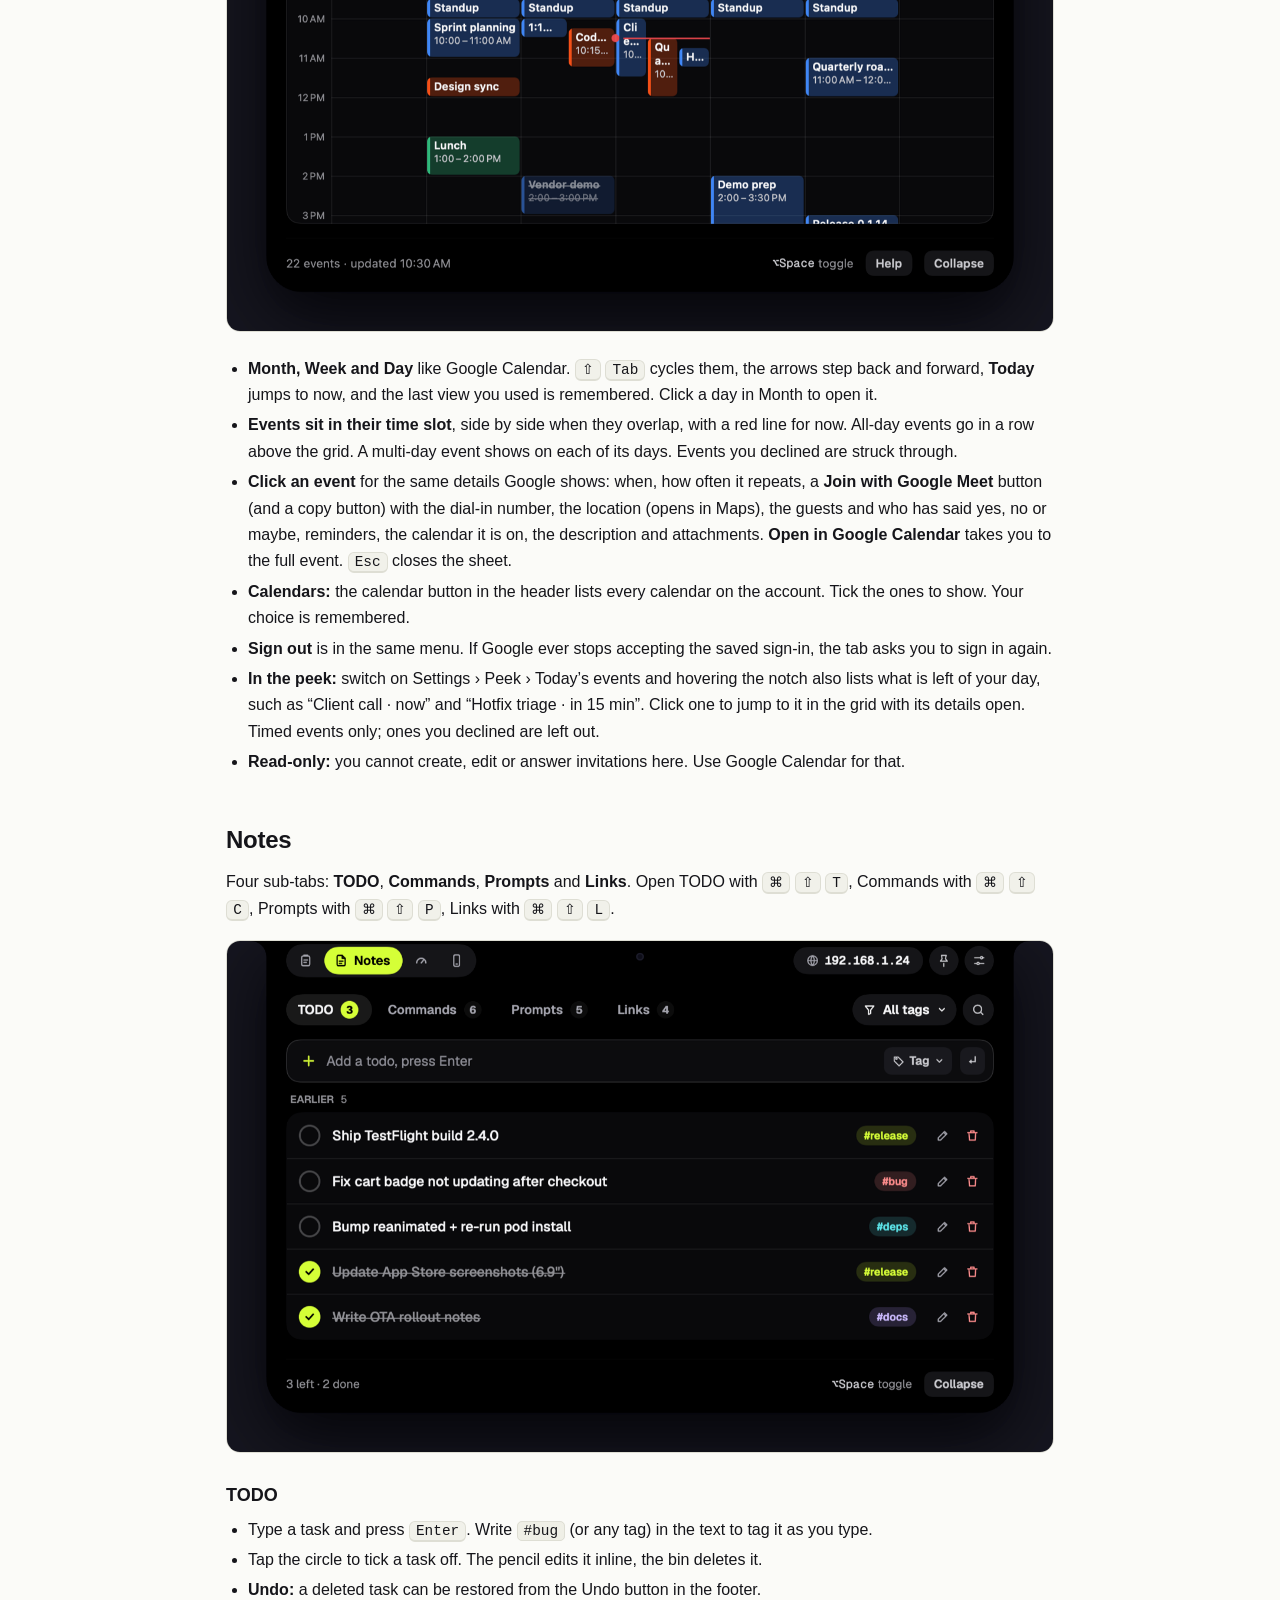
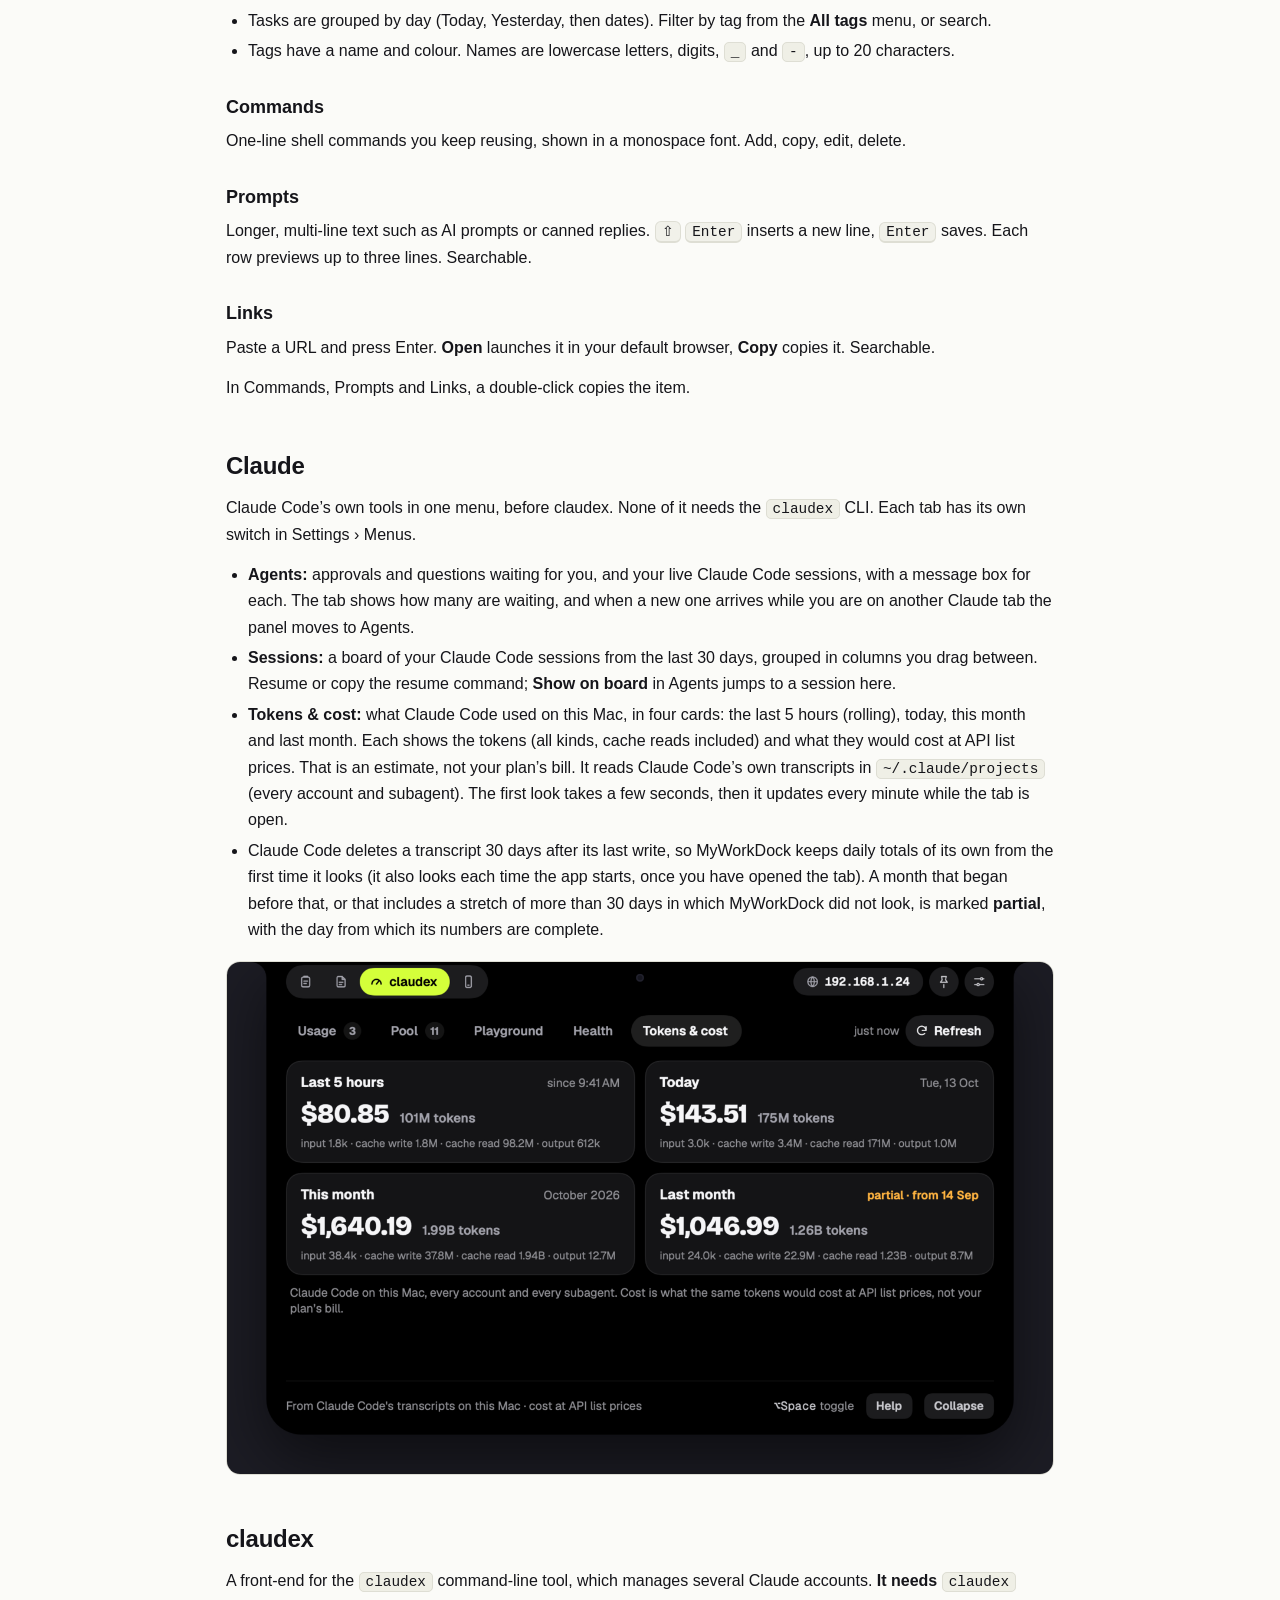
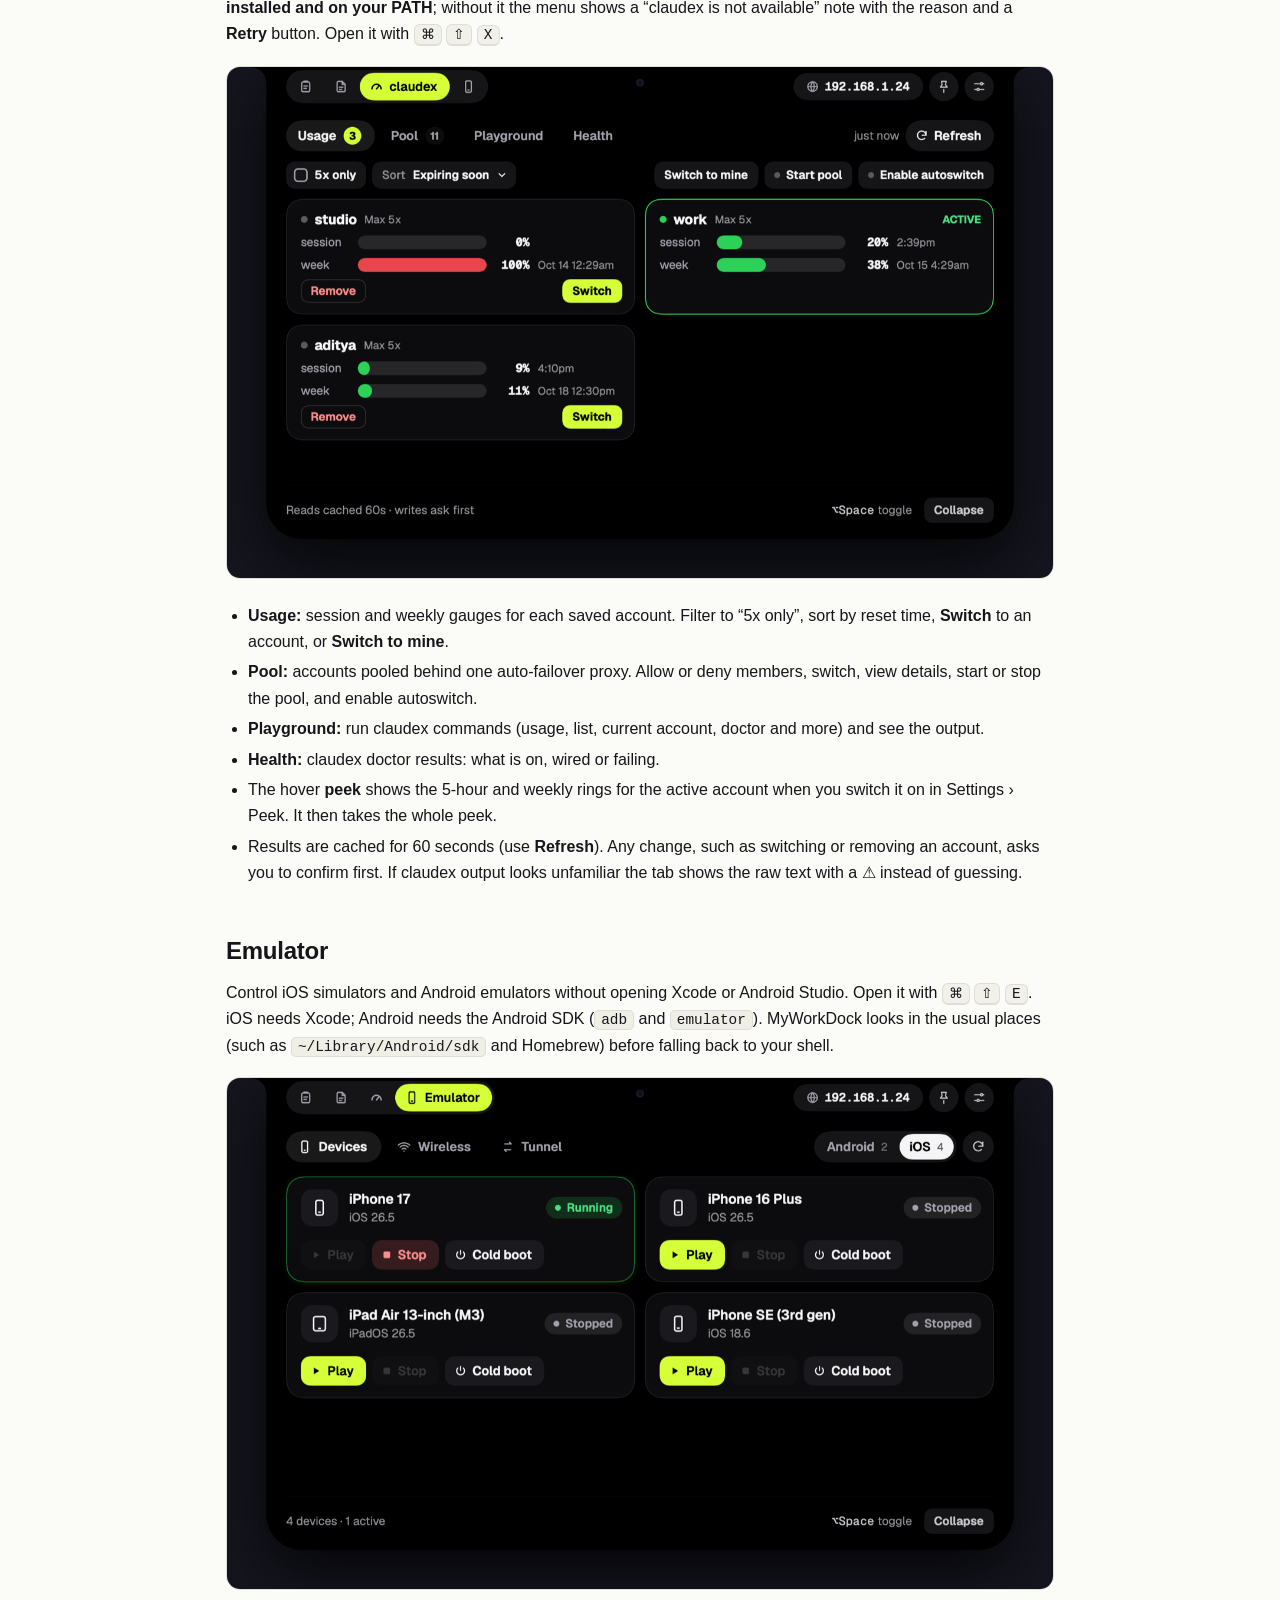
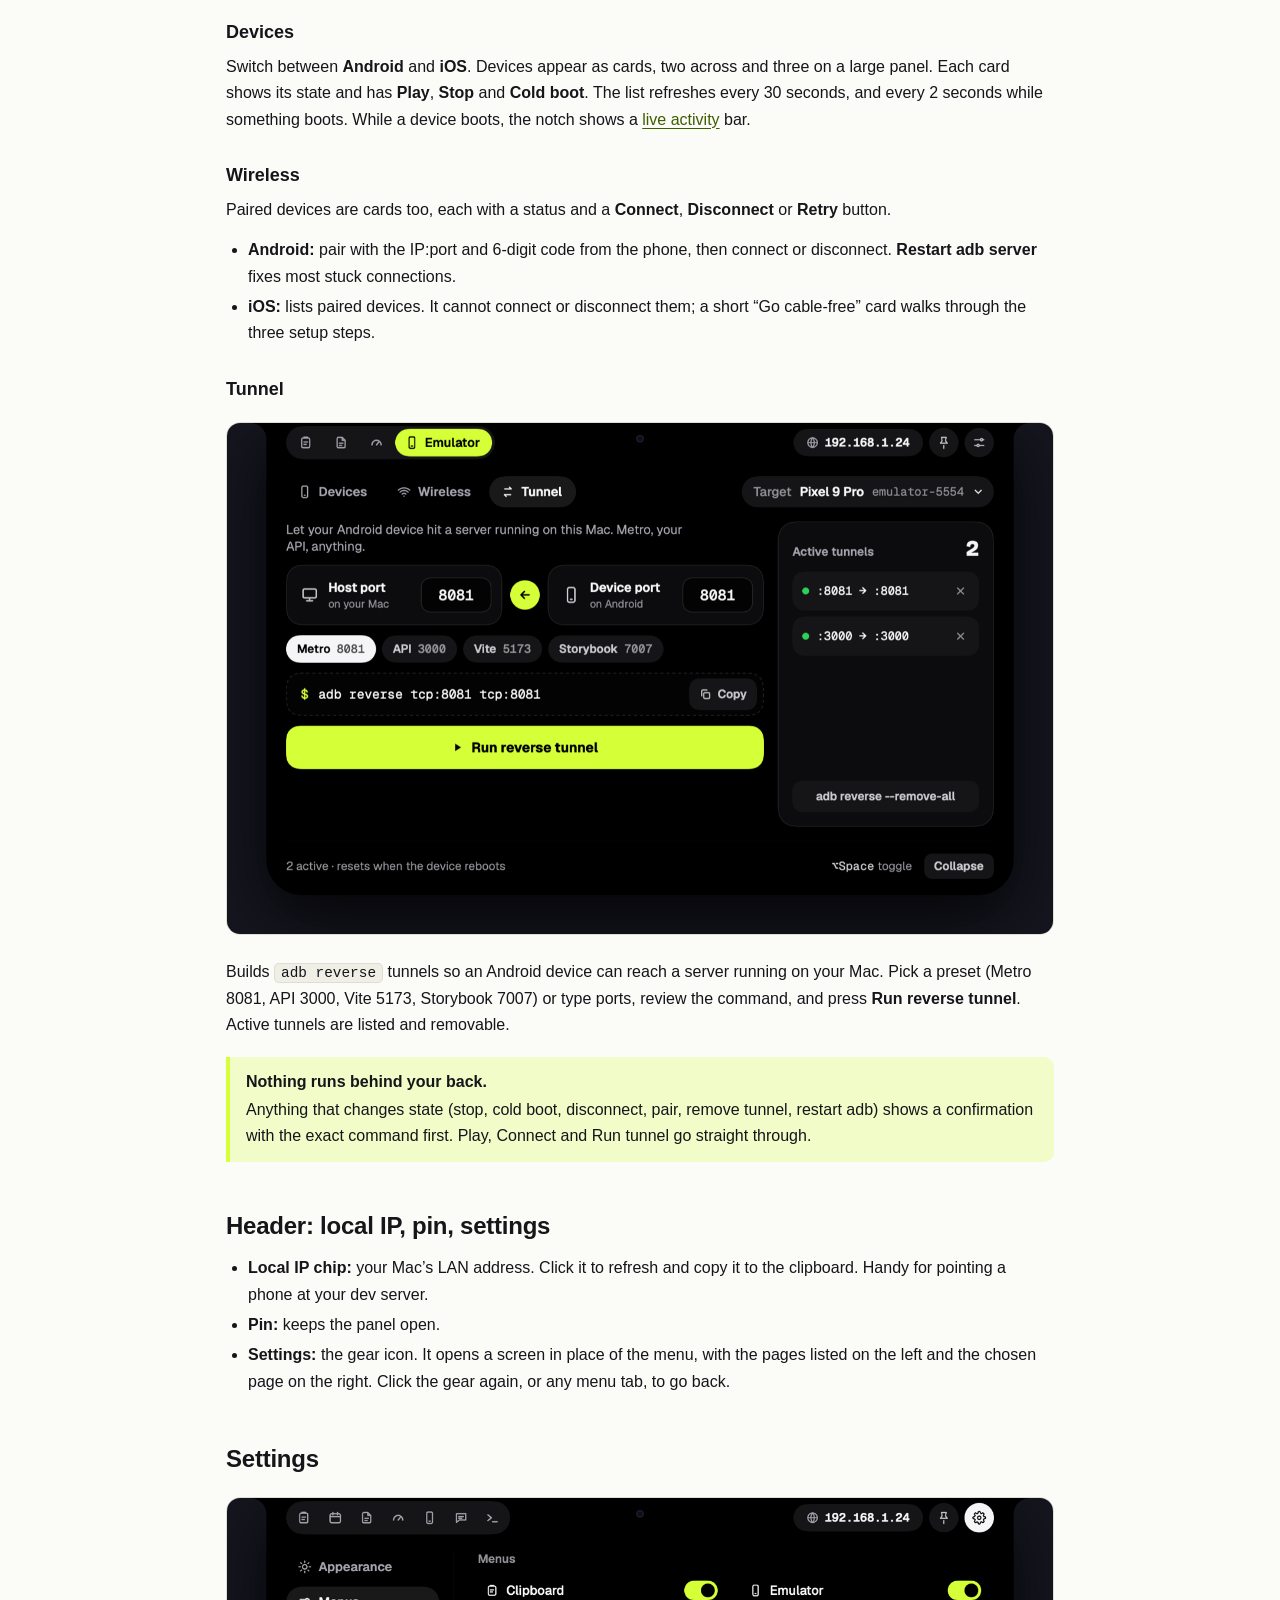
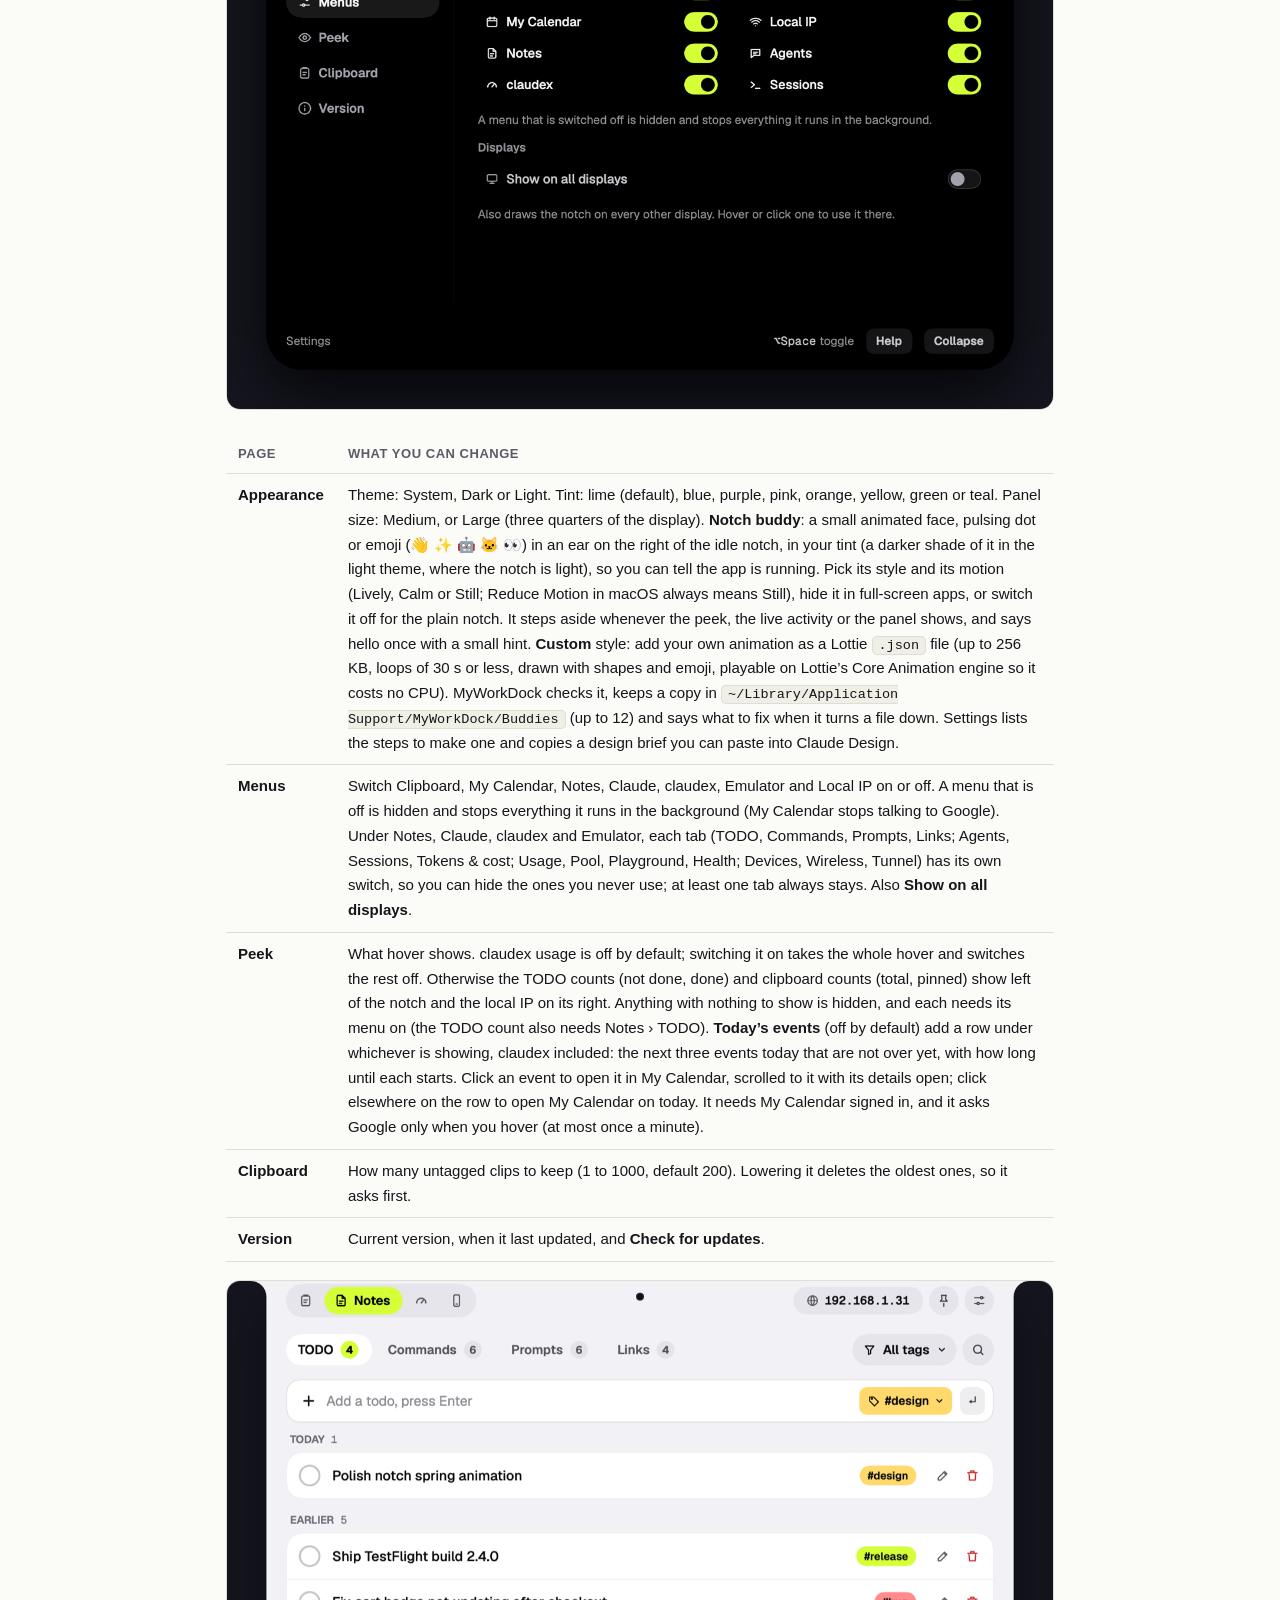
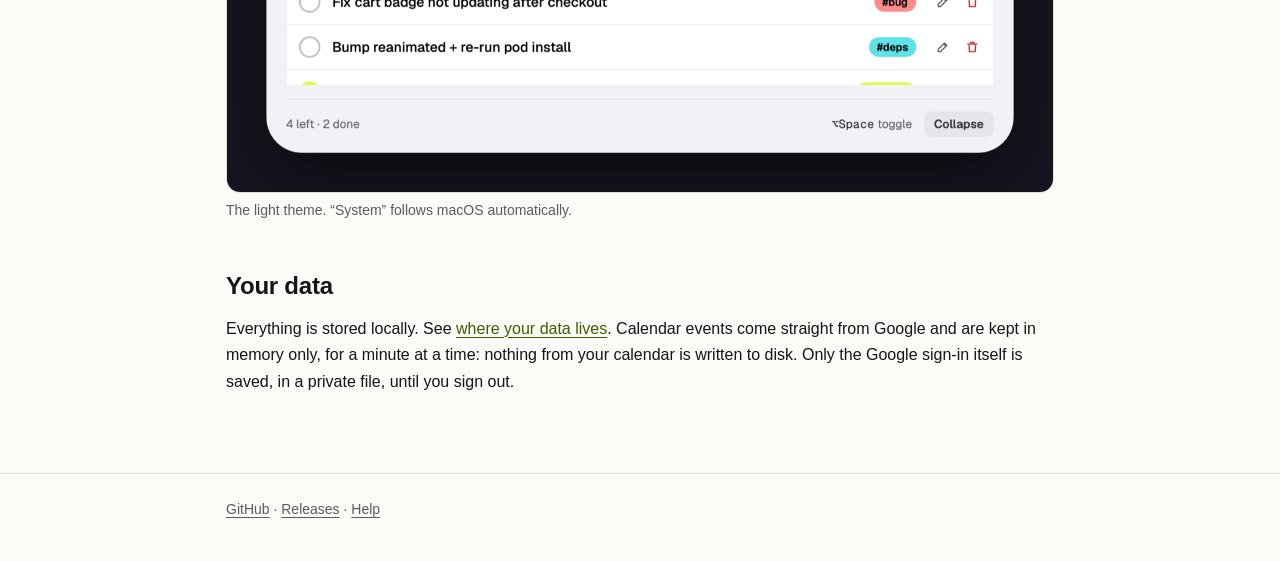
==== commit f7ce0e24: "feat(buddy): add your own Lottie buddy, with a picker that checks the file Settings > Appearance > N" ====
--- a/docs/features.html
+++ b/docs/features.html
@@ -142,7 +142,7 @@
   <div class="table-wrap"><table>
     <thead><tr><th>Page</th><th>What you can change</th></tr></thead>
     <tbody>
-      <tr><td><strong>Appearance</strong></td><td>Theme: System, Dark or Light. Tint: lime (default), blue, purple, pink, orange, yellow, green or teal. Panel size: Medium, or Large (three quarters of the display). <strong>Notch buddy</strong>: a small animated face, pulsing dot or emoji (👋 ✨ 🤖 🐱 👀) in an ear on the right of the idle notch, in your tint (a darker shade of it in the light theme, where the notch is light), so you can tell the app is running. Pick its style and its motion (Lively, Calm or Still; Reduce Motion in macOS always means Still), hide it in full-screen apps, or switch it off for the plain notch. It steps aside whenever the peek, the live activity or the panel shows, and says hello once with a small hint.</td></tr>
+      <tr><td><strong>Appearance</strong></td><td>Theme: System, Dark or Light. Tint: lime (default), blue, purple, pink, orange, yellow, green or teal. Panel size: Medium, or Large (three quarters of the display). <strong>Notch buddy</strong>: a small animated face, pulsing dot or emoji (👋 ✨ 🤖 🐱 👀) in an ear on the right of the idle notch, in your tint (a darker shade of it in the light theme, where the notch is light), so you can tell the app is running. Pick its style and its motion (Lively, Calm or Still; Reduce Motion in macOS always means Still), hide it in full-screen apps, or switch it off for the plain notch. It steps aside whenever the peek, the live activity or the panel shows, and says hello once with a small hint. <strong>Custom</strong> style: add your own animation as a Lottie <code>.json</code> file (up to 256 KB, loops of 30 s or less, drawn with shapes and emoji, playable on Lottie’s Core Animation engine so it costs no CPU). MyWorkDock checks it, keeps a copy in <code>~/Library/Application Support/MyWorkDock/Buddies</code> (up to 12) and says what to fix when it turns a file down. Settings lists the steps to make one and copies a design brief you can paste into Claude Design.</td></tr>
       <tr><td><strong>Menus</strong></td><td>Switch Clipboard, My Calendar, Notes, Claude, claudex, Emulator and Local IP on or off. A menu that is off is hidden and stops everything it runs in the background (My Calendar stops talking to Google). Under Notes, Claude, claudex and Emulator, each tab (TODO, Commands, Prompts, Links; Agents, Sessions, Tokens &amp; cost; Usage, Pool, Playground, Health; Devices, Wireless, Tunnel) has its own switch, so you can hide the ones you never use; at least one tab always stays. Also <strong>Show on all displays</strong>.</td></tr>
       <tr><td><strong>Peek</strong></td><td>What hover shows. claudex usage is off by default; switching it on takes the whole hover and switches the rest off. Otherwise the TODO counts (not done, done) and clipboard counts (total, pinned) show left of the notch and the local IP on its right. Anything with nothing to show is hidden, and each needs its menu on (the TODO count also needs Notes › TODO). <strong>Today’s events</strong> (off by default) add a row under whichever is showing, claudex included: the next three events today that are not over yet, with how long until each starts. Click an event to open it in My Calendar, scrolled to it with its details open; click elsewhere on the row to open My Calendar on today. It needs My Calendar signed in, and it asks Google only when you hover (at most once a minute).</td></tr>
       <tr><td><strong>Clipboard</strong></td><td>How many untagged clips to keep (1 to 1000, default 200). Lowering it deletes the oldest ones, so it asks first.</td></tr>
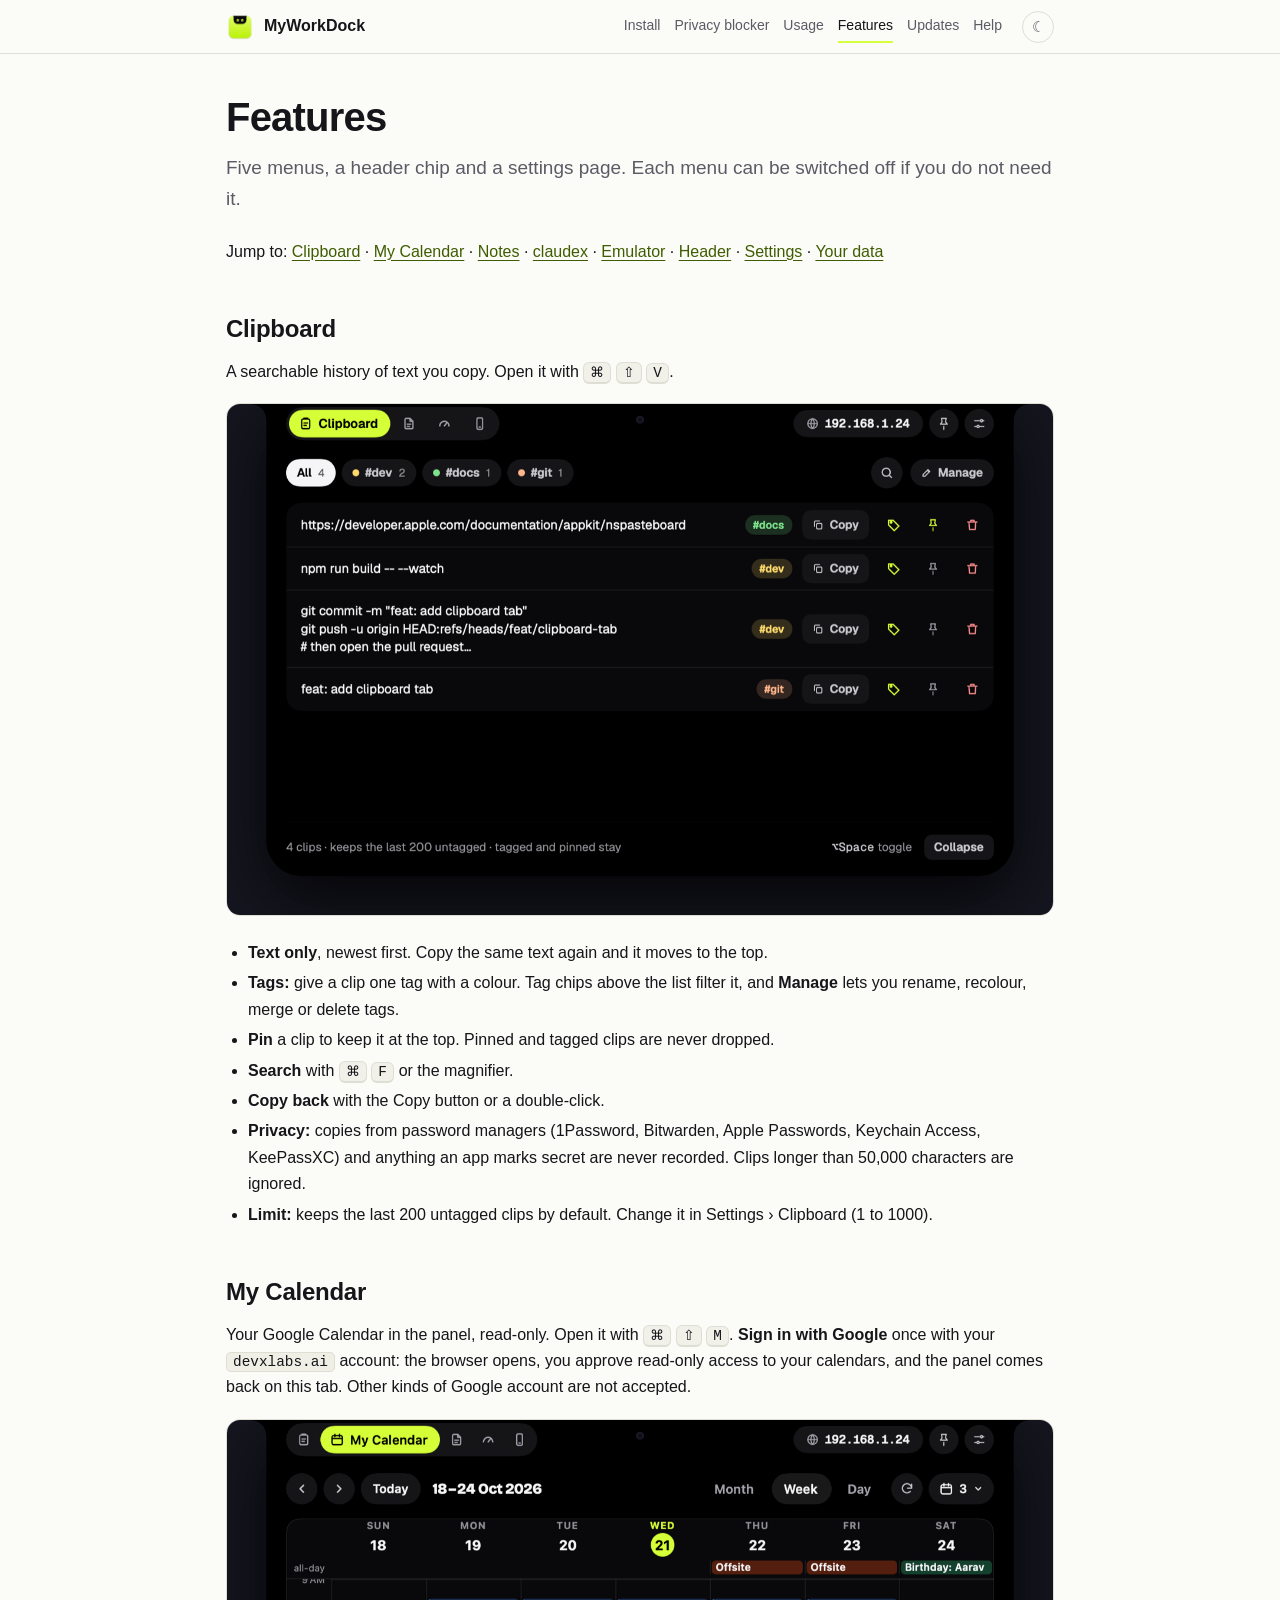
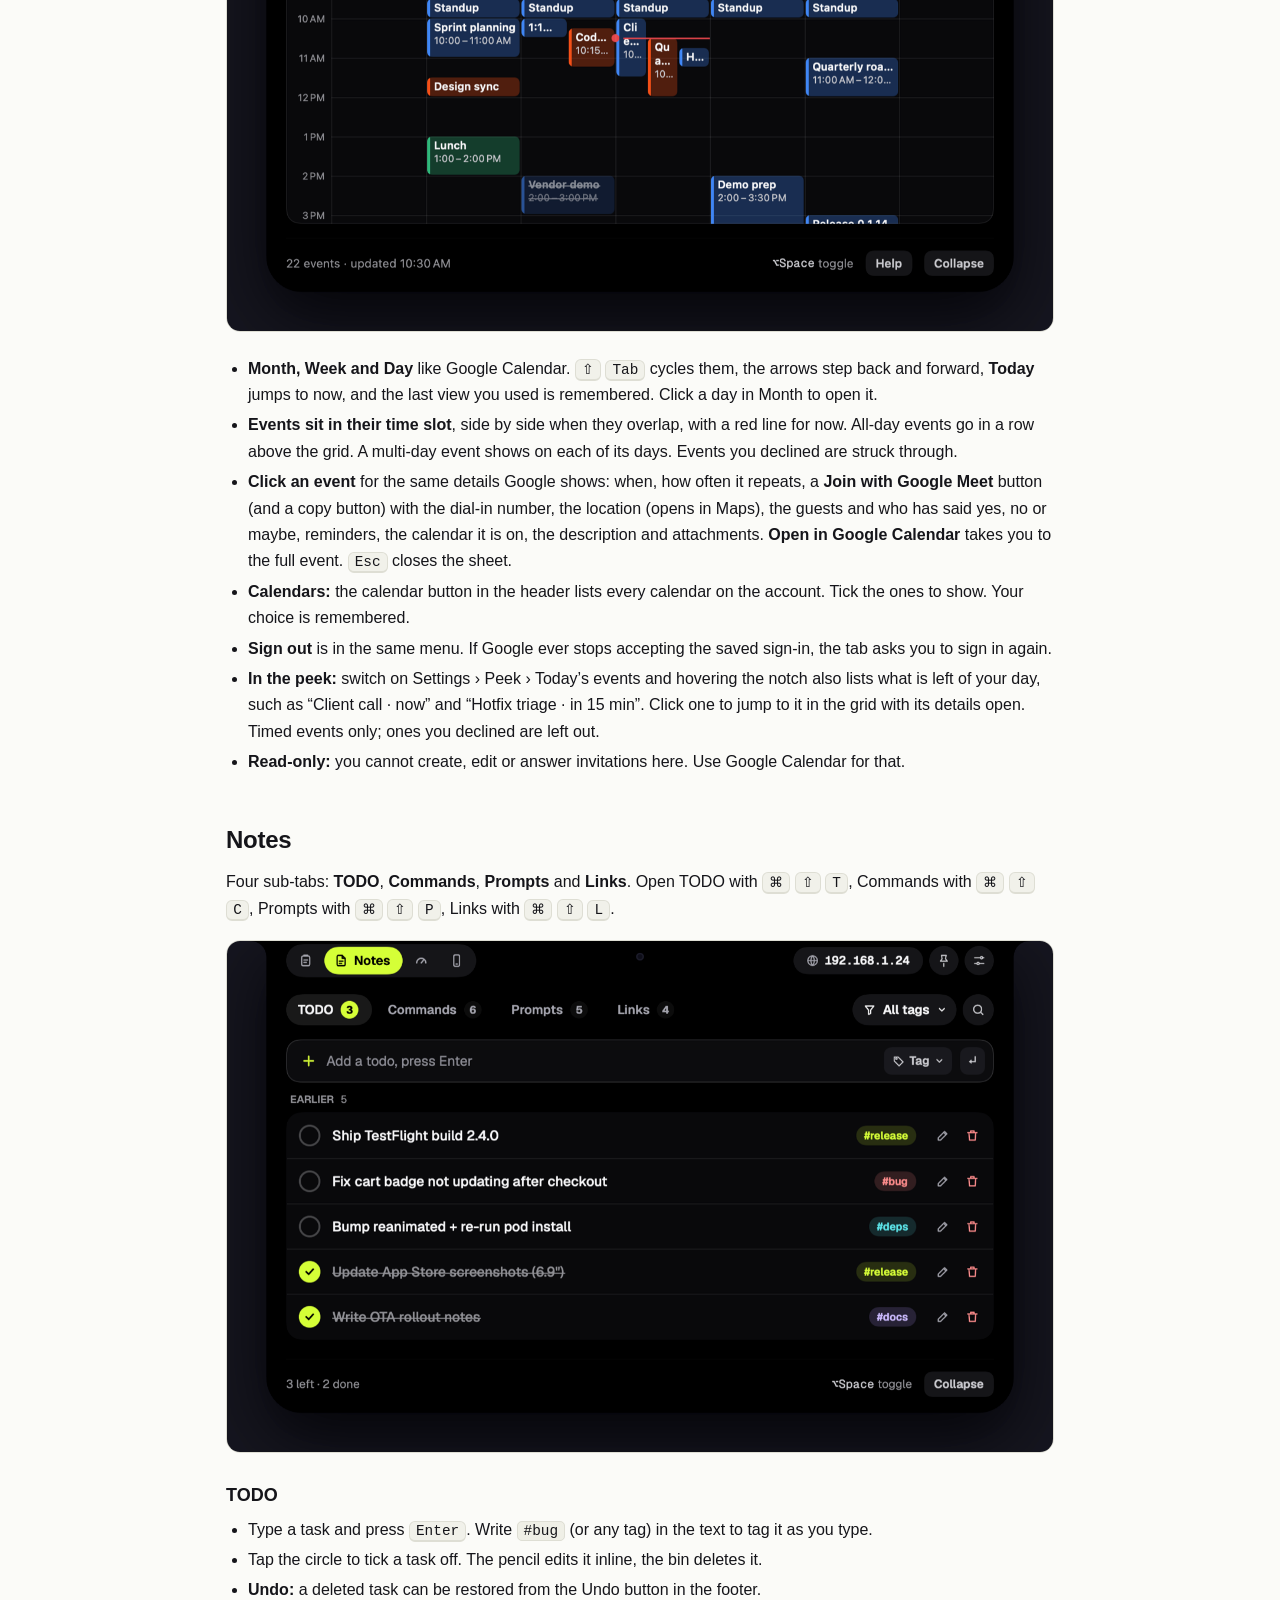
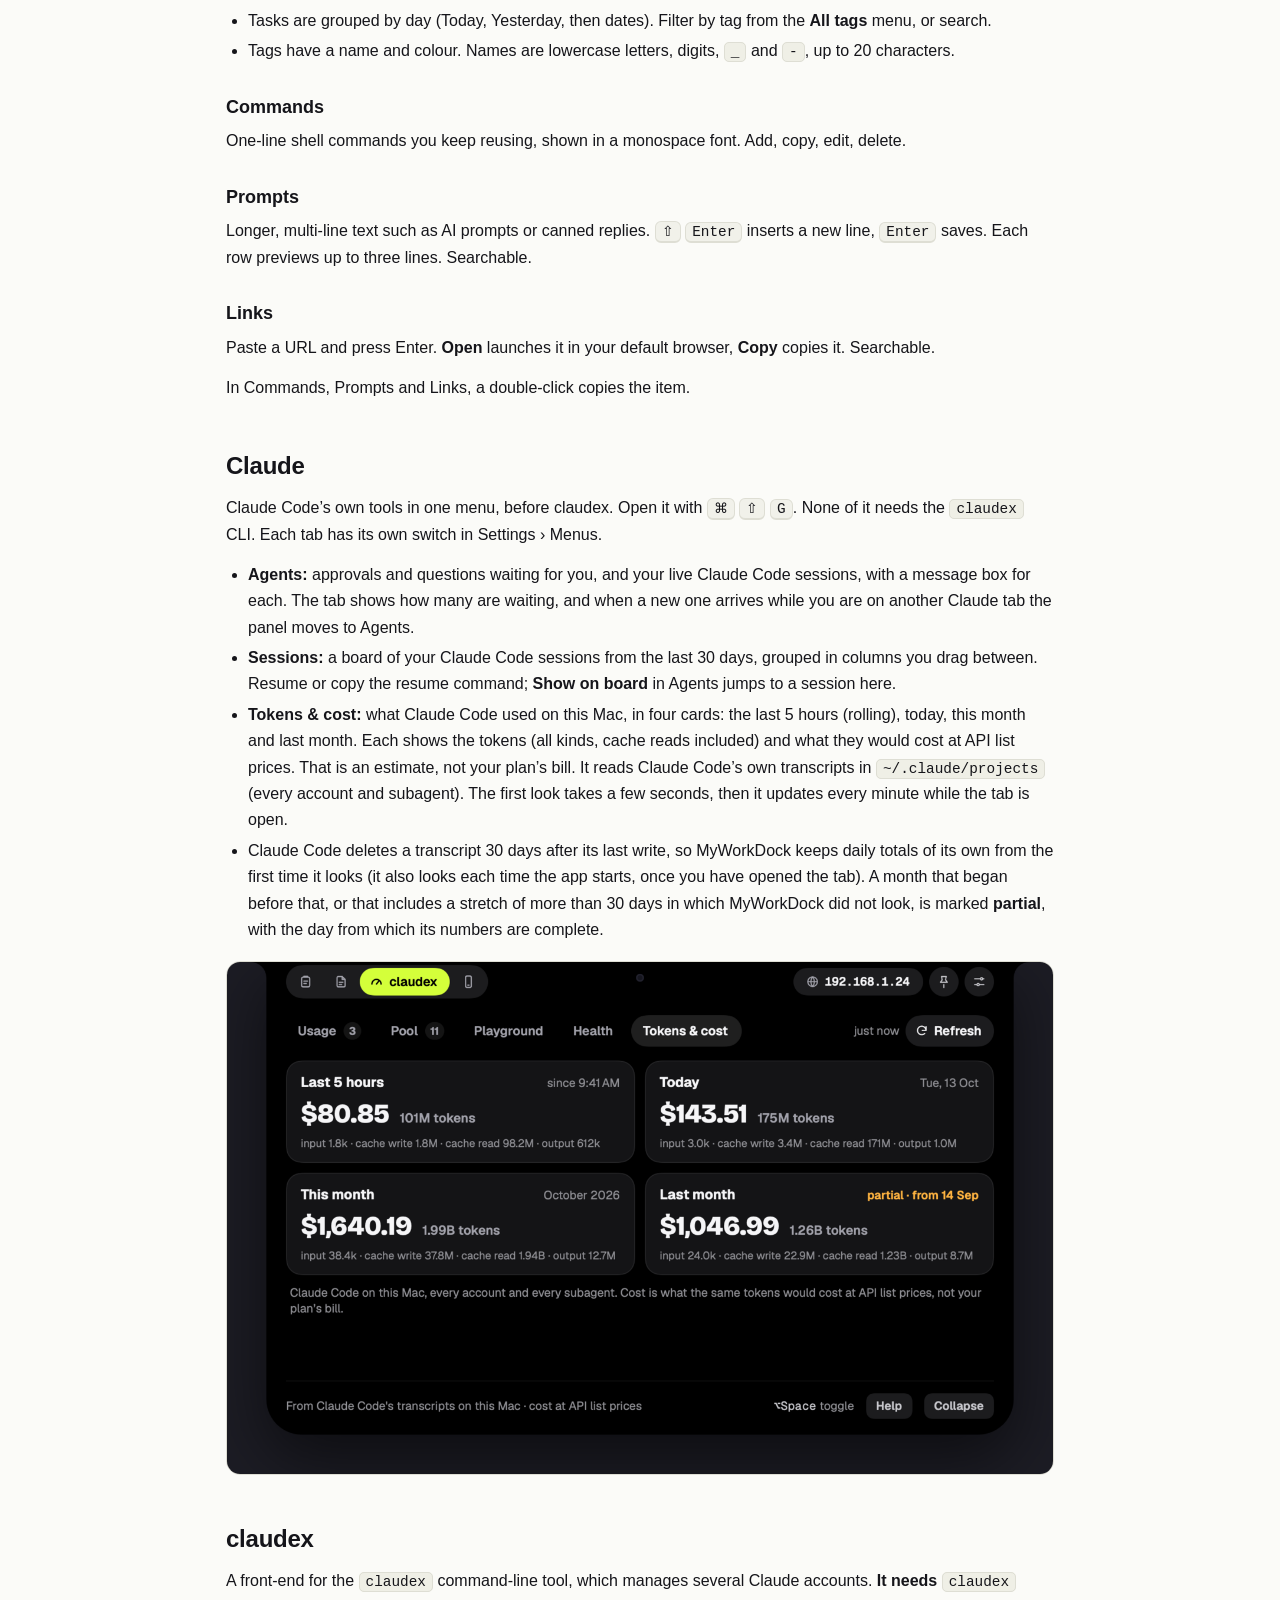
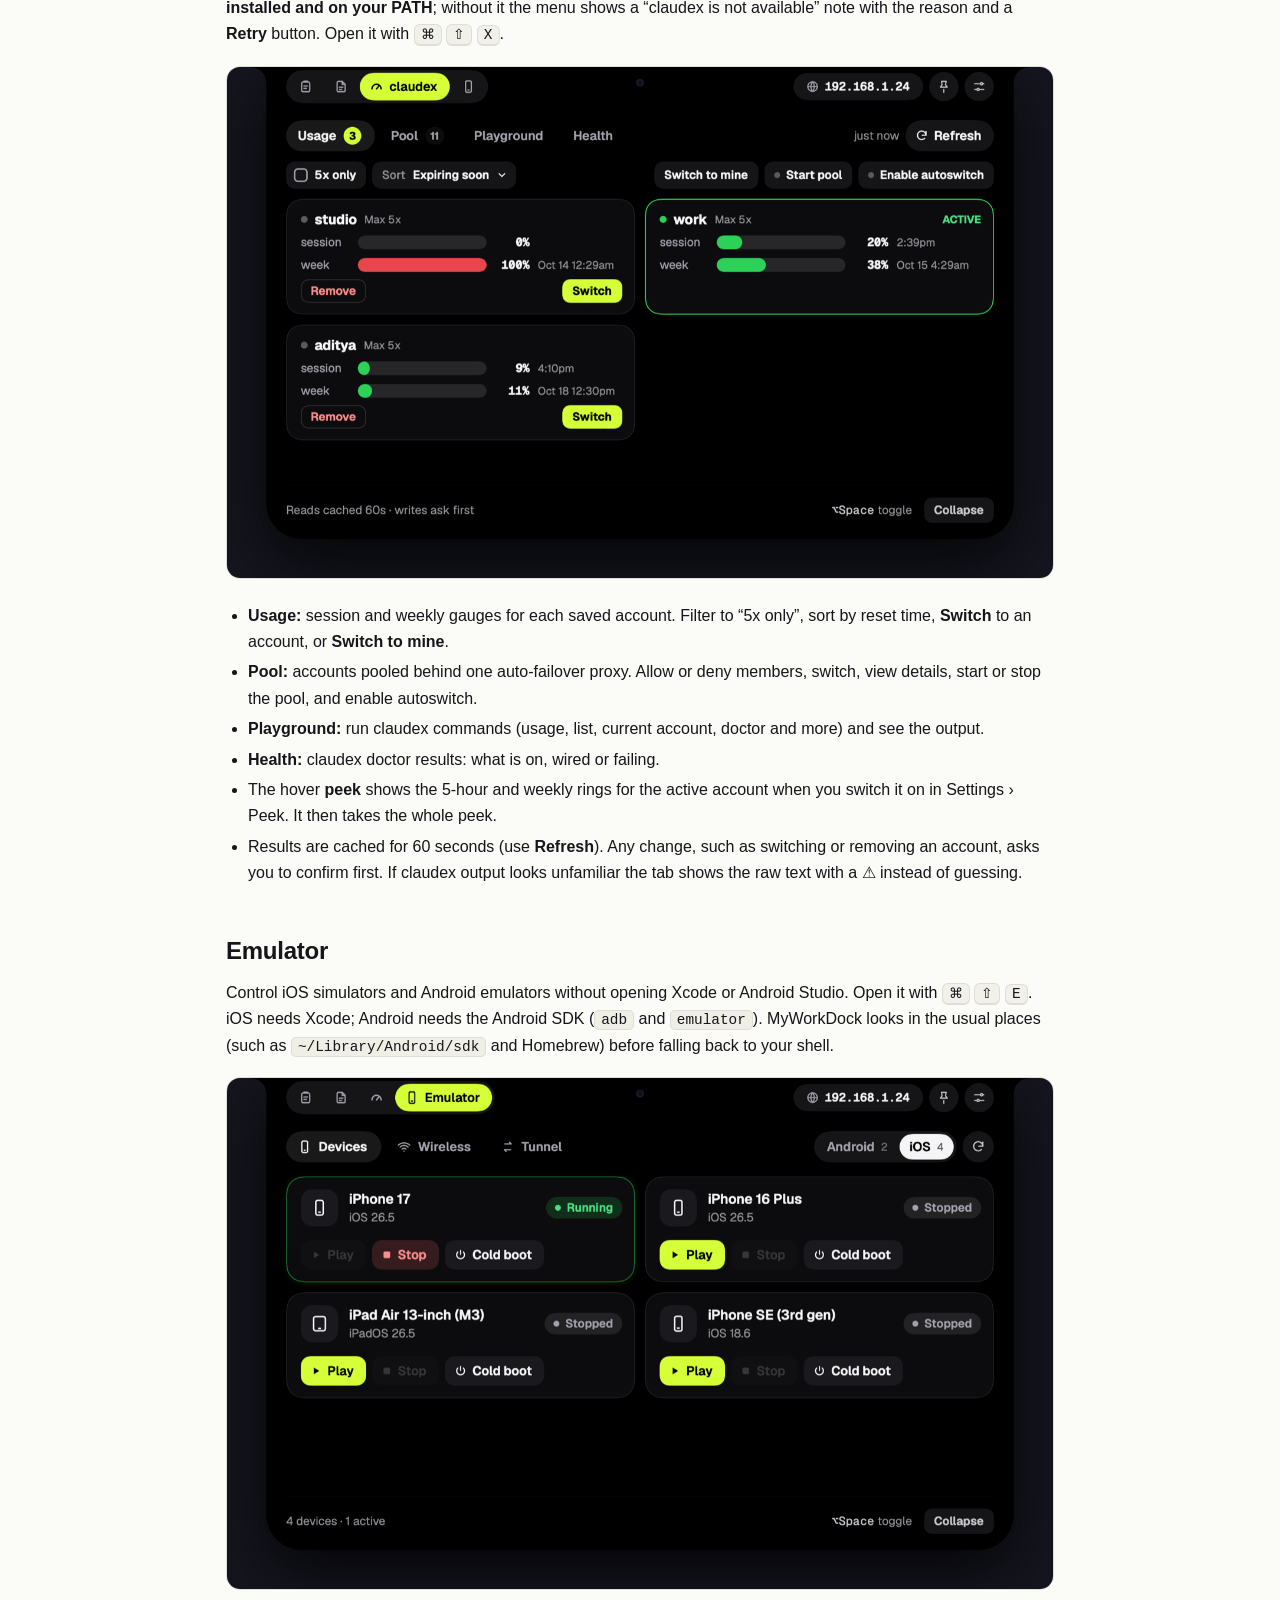
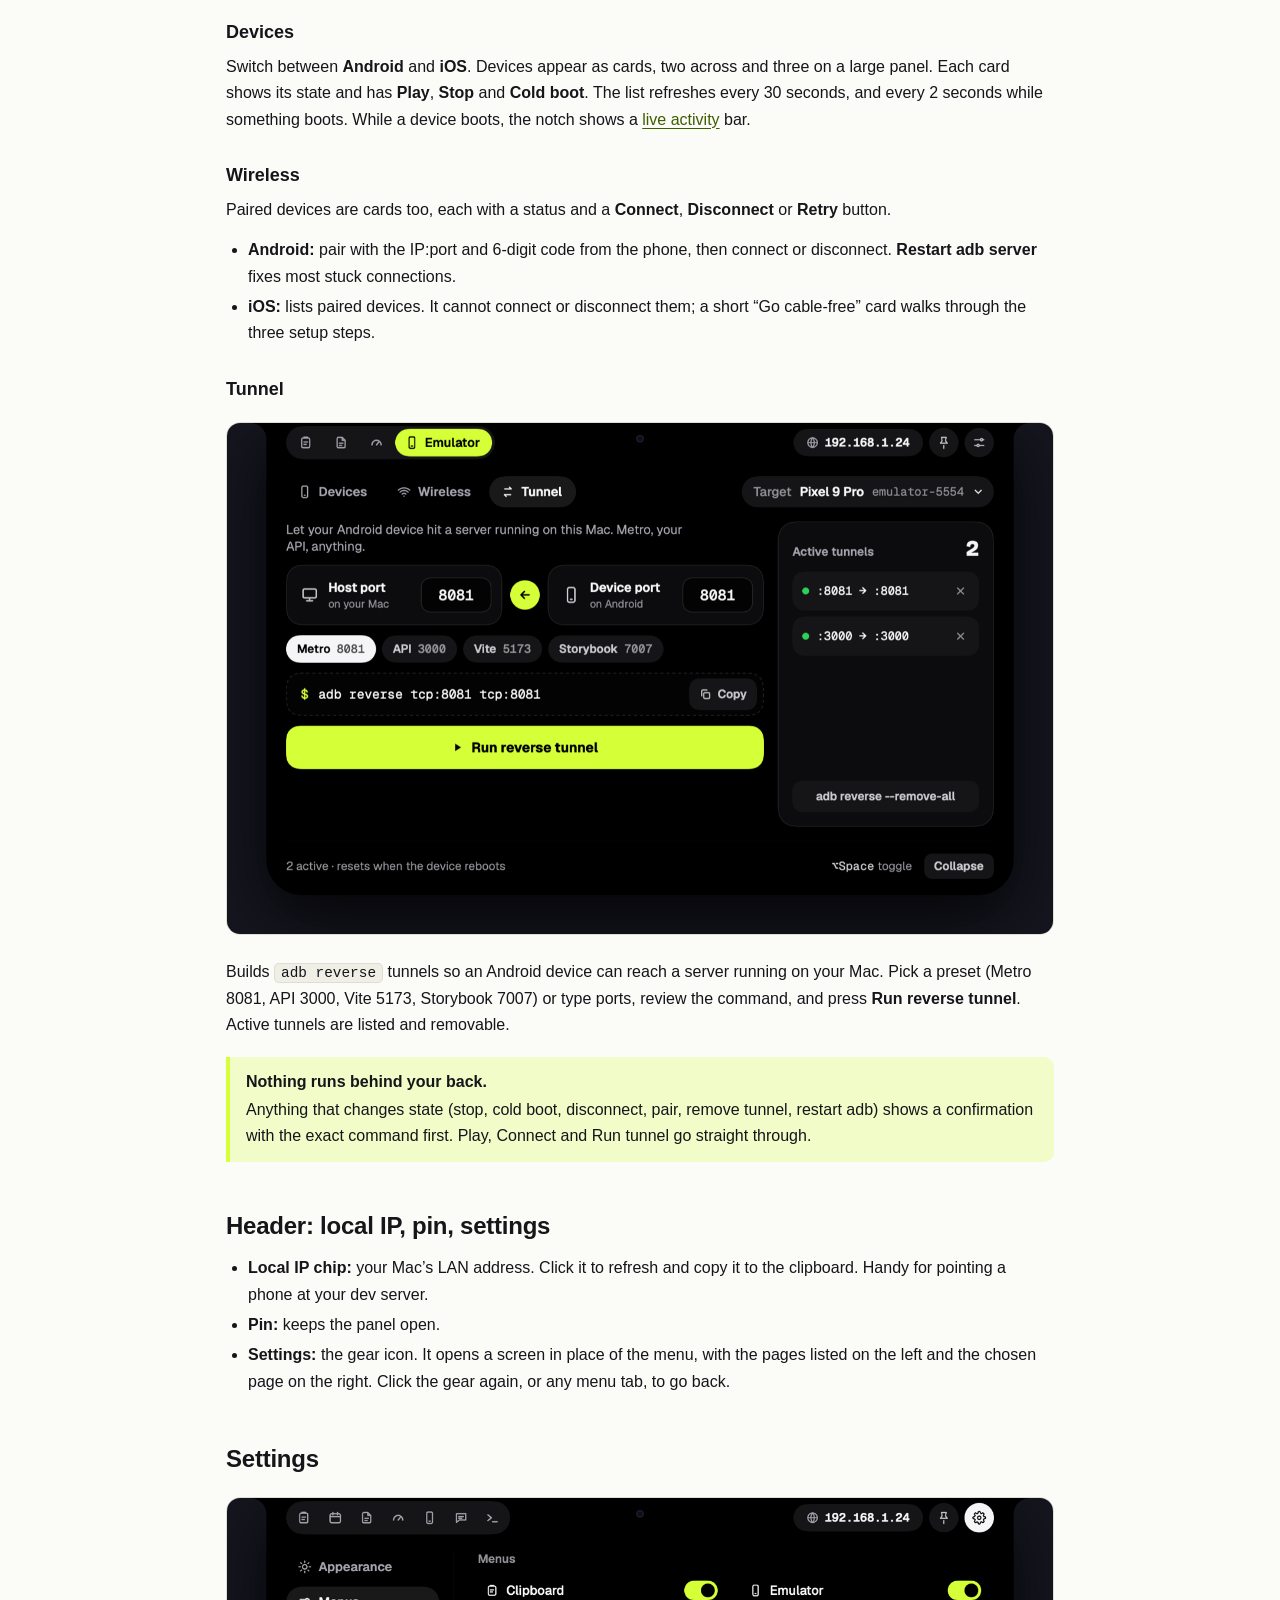
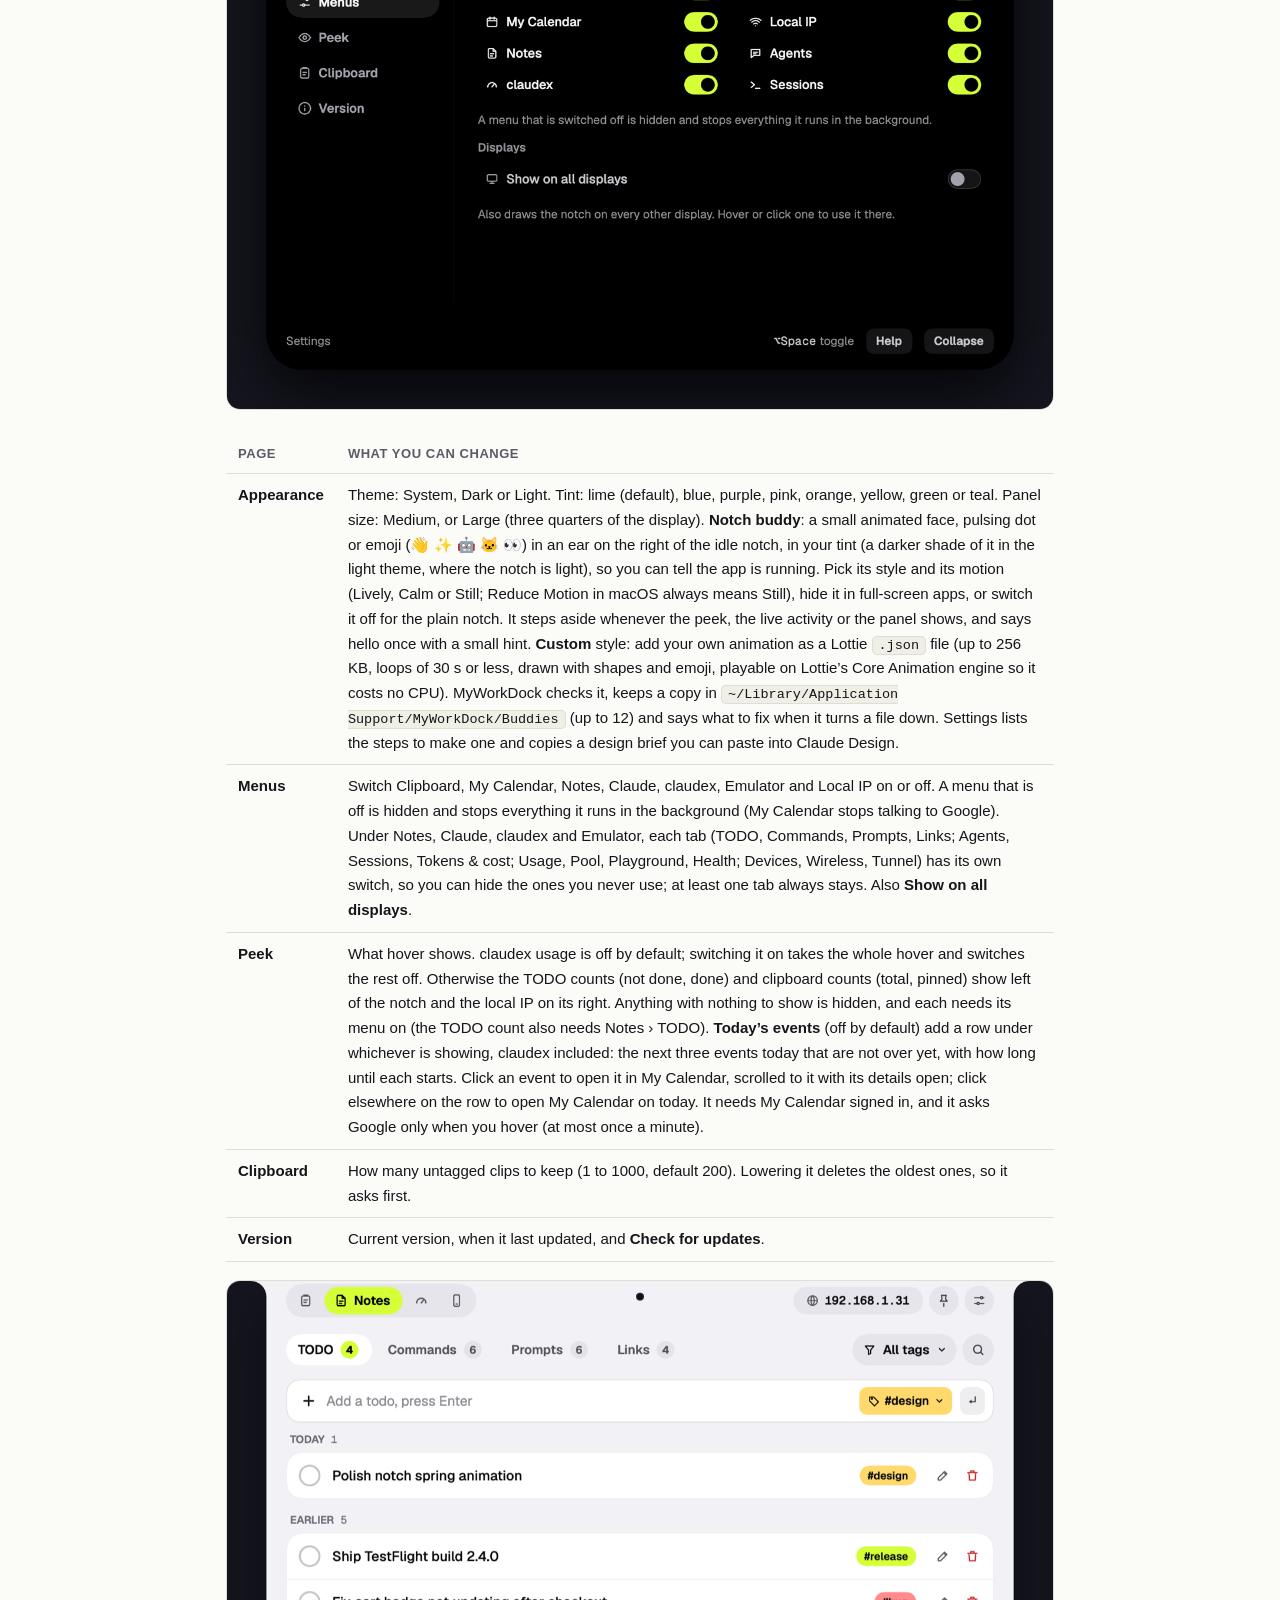
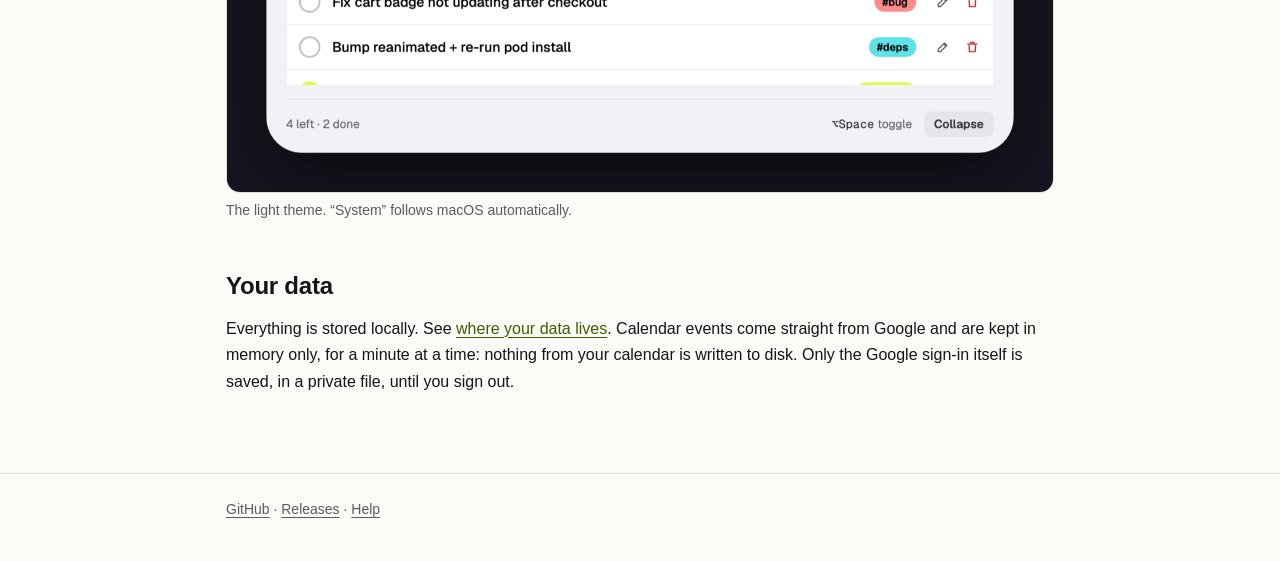
==== commit 4ffb59b0: "feat(shortcuts): add default global shortcut for claude menu (⌘⇧G)" ====
--- a/docs/features.html
+++ b/docs/features.html
@@ -80,7 +80,7 @@
   <p>In Commands, Prompts and Links, a double-click copies the item.</p>
 
   <h2 id="claude">Claude</h2>
-  <p>Claude Code’s own tools in one menu, before claudex. None of it needs the <code>claudex</code> CLI. Each tab has its own switch in Settings › Menus.</p>
+  <p>Claude Code’s own tools in one menu, before claudex. Open it with <kbd>⌘</kbd> <kbd>⇧</kbd> <kbd>G</kbd>. None of it needs the <code>claudex</code> CLI. Each tab has its own switch in Settings › Menus.</p>
   <ul>
     <li><strong>Agents:</strong> approvals and questions waiting for you, and your live Claude Code sessions, with a message box for each. The tab shows how many are waiting, and when a new one arrives while you are on another Claude tab the panel moves to Agents.</li>
     <li><strong>Sessions:</strong> a board of your Claude Code sessions from the last 30 days, grouped in columns you drag between. Resume or copy the resume command; <strong>Show on board</strong> in Agents jumps to a session here.</li>
